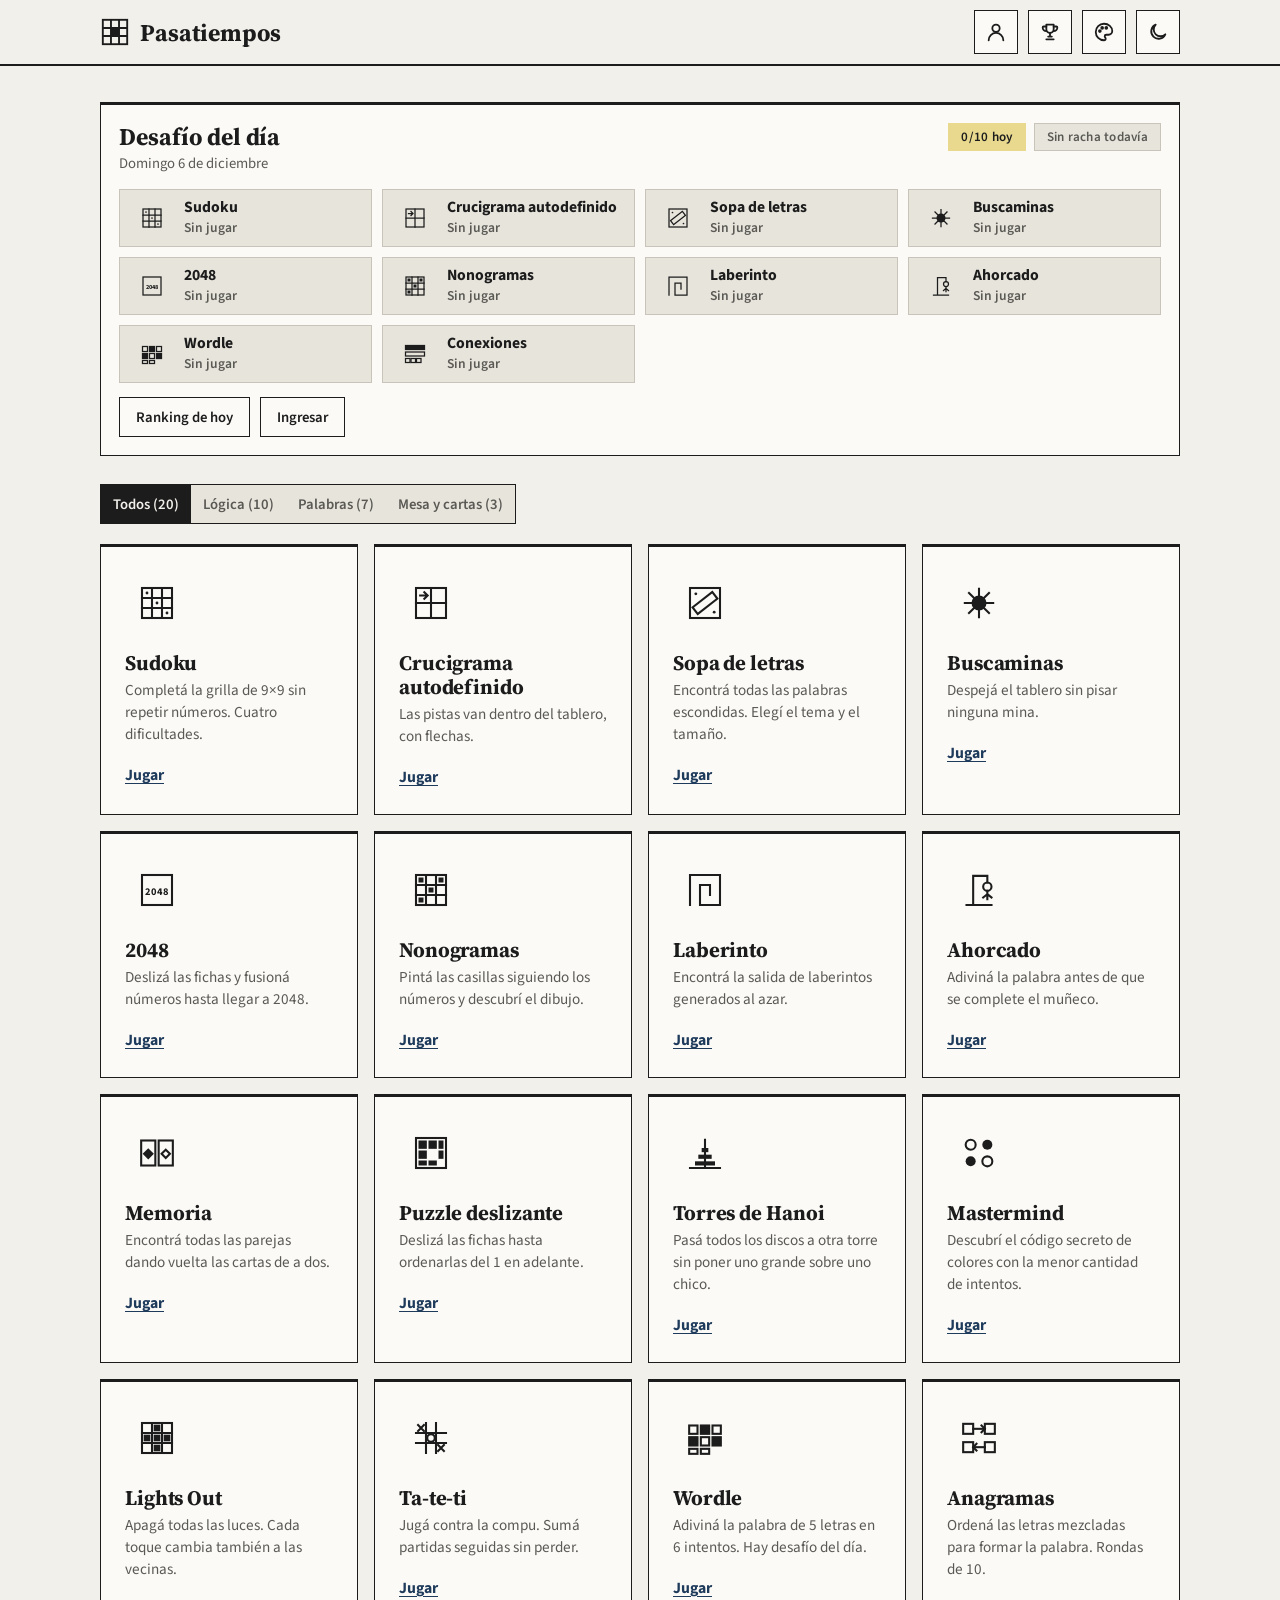
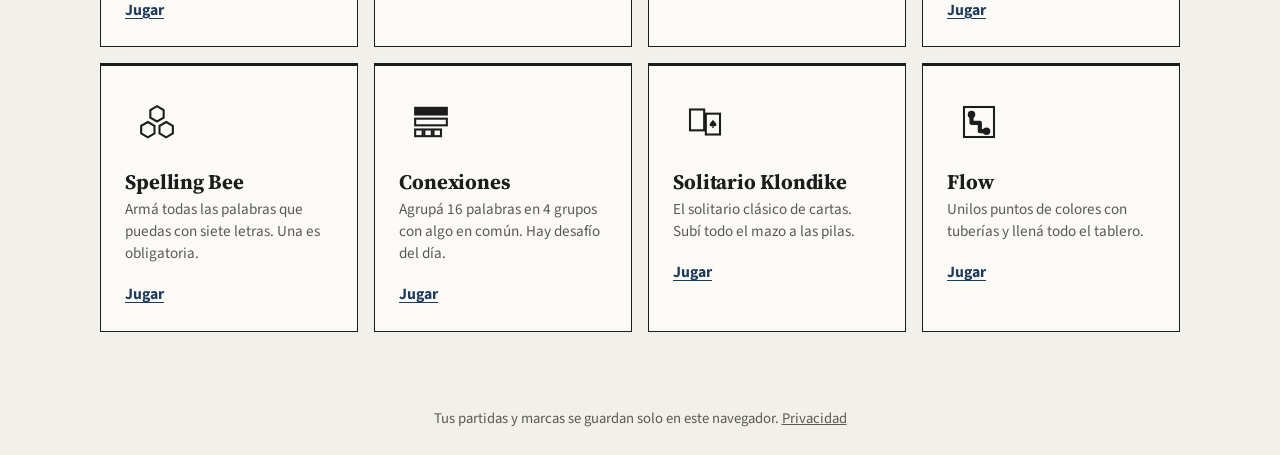
==== index.html @ 9b658174 "pasatiempos" ====
<!DOCTYPE html>
<html lang="es-AR" data-tema="claro">
<head>
  <meta charset="utf-8">
  <meta name="viewport" content="width=device-width, initial-scale=1, viewport-fit=cover">
  <title>Pasatiempos: juegos de lógica infinitos</title>
  <meta name="description" content="Juegos de lógica y palabras gratis e infinitos: sudoku, crucigrama, wordle, solitario, spelling bee y más.">
  <link rel="canonical" href="https://pasatiempos.vercel.app/">
  <meta name="google-site-verification" content="4mXmoZhYUYDqlUEWdnw2aD14NNZf4xo4J_LSAKjLKv0" />
  <meta name="theme-color" content="#f2f0eb">
  <meta name="color-scheme" content="light dark">
  <link rel="icon" href="data:image/svg+xml,%3Csvg xmlns='http://www.w3.org/2000/svg' viewBox='0 0 32 32'%3E%3Crect width='32' height='32' fill='%231c1c1c'/%3E%3Cpath d='M11 5v22M21 5v22M5 11h22M5 21h22' stroke='%23f2f0eb' stroke-width='2' fill='none'/%3E%3C/svg%3E">

  <!-- Tipografías (opcional: si no cargan, se usan las del sistema) -->
  <link rel="preconnect" href="https://fonts.googleapis.com">
  <link rel="preconnect" href="https://fonts.gstatic.com" crossorigin>
  <link rel="stylesheet" href="https://fonts.googleapis.com/css2?family=Source+Sans+3:wght@400;500;600;700&family=Source+Serif+4:wght@600;700&family=Caprasimo&family=Nunito:wght@400;600;700;800;900&family=Lora:wght@600;700&family=IBM+Plex+Mono:wght@400;500;600;700&family=Outfit:wght@400;500;600;700&display=swap">
  <link rel="stylesheet" href="css/styles.css">
  <link rel="stylesheet" href="css/juegos.css">
  <link rel="stylesheet" href="css/estilos.css">

  <!-- Estos dos van sin defer para aplicar el tema antes de pintar la página -->
  <script src="js/storage.js"></script>
  <script src="js/theme.js"></script>

  <!-- El orden importa: app.js define Pasatiempos y los juegos se registran después -->
  <script src="js/records.js" defer></script>
  <script src="js/timer.js" defer></script>
  <script src="js/diario.js" defer></script>
  <!-- Nube (Supabase): sin configurar en config-nube.js, no hace nada -->
  <script src="js/vendor/supabase.js" defer></script>
  <script src="js/config-nube.js" defer></script>
  <script src="js/nube.js" defer></script>
  <script src="js/nube-ui.js" defer></script>
  <script src="js/app.js" defer></script>
  <script src="js/sudoku.js" defer></script>
  <script src="js/buscaminas.js" defer></script>
  <script src="js/juego-2048.js" defer></script>
  <script src="js/palabras-sopa.js" defer></script>
  <script src="js/sopa-de-letras.js" defer></script>
  <script src="js/palabras-ahorcado.js" defer></script>
  <script src="js/ahorcado.js" defer></script>
  <script src="js/laberinto.js" defer></script>
  <script src="js/nonogramas.js" defer></script>
  <script src="js/palabras.js" defer></script>
  <script src="js/crucigrama.js" defer></script>
  <script src="js/memoria.js" defer></script>
  <script src="js/puzzle-deslizante.js" defer></script>
  <script src="js/torres-de-hanoi.js" defer></script>
  <script src="js/mastermind.js" defer></script>
  <script src="js/lights-out.js" defer></script>
  <script src="js/tateti.js" defer></script>
  <script src="js/palabras-wordle.js" defer></script>
  <script src="js/wordle.js" defer></script>
  <script src="js/anagramas.js" defer></script>
  <script src="js/spelling-bee.js" defer></script>
  <script src="js/palabras-conexiones.js" defer></script>
  <script src="js/conexiones.js" defer></script>
  <script src="js/solitario.js" defer></script>
  <script src="js/flow.js" defer></script>
  <!-- Si sumás un juego nuevo, su script va acá, siempre después de app.js -->
</head>
<body>
  <a class="saltar" id="saltar" href="#contenido">Saltar al contenido</a>
  <header class="barra">
    <a class="marca" href="#/" aria-label="Pasatiempos, ir al menú principal">
      <svg class="marca__logo marca__logo--b" viewBox="0 0 32 32" aria-hidden="true">
        <path d="M16 28C6 21 3 15.5 3 11.2 3 7.2 6 4.5 9.6 4.5c2.6 0 4.9 1.5 6.4 3.9 1.5-2.4 3.8-3.9 6.4-3.9 3.6 0 6.6 2.7 6.6 6.7 0 4.3-3 9.8-13 16.8z" fill="currentColor"/>
      </svg>
      <svg class="marca__logo marca__logo--a" viewBox="0 0 32 32" fill="none" stroke="currentColor" stroke-width="2" aria-hidden="true">
        <rect x="3" y="3" width="26" height="26"/>
        <path d="M11.7 3v26M20.3 3v26M3 11.7h26M3 20.3h26"/>
        <rect x="11.7" y="11.7" width="8.6" height="8.6" fill="currentColor" stroke="none"/>
      </svg>
      <span class="marca__texto">Pasatiempos</span>
    </a>

    <div class="barra__acciones">
      <button type="button" id="btn-cuenta" class="btn-icono" aria-label="Ingresar" title="Ingresar" hidden>
        <svg viewBox="0 0 24 24" fill="none" stroke="currentColor" stroke-width="2" stroke-linecap="round" stroke-linejoin="round" aria-hidden="true">
          <circle cx="12" cy="8" r="4"/>
          <path d="M4 21a8 8 0 0 1 16 0"/>
        </svg>
      </button>
      <button type="button" id="btn-records" class="btn-icono" aria-label="Ver mejores marcas" title="Mejores marcas">
        <svg viewBox="0 0 24 24" fill="none" stroke="currentColor" stroke-width="2" stroke-linecap="round" stroke-linejoin="round" aria-hidden="true">
          <path d="M8 4h8v5a4 4 0 0 1-8 0V4z"/>
          <path d="M8 6H5a1 1 0 0 0-1 1c0 2.2 1.8 4 4 4M16 6h3a1 1 0 0 1 1 1c0 2.2-1.8 4-4 4"/>
          <path d="M12 13v4M8 20h8M10 17h4"/>
        </svg>
      </button>
      <button type="button" id="btn-estilo" class="btn-icono" aria-label="Elegir diseño" title="Elegir diseño" aria-haspopup="dialog">
        <svg viewBox="0 0 24 24" fill="none" stroke="currentColor" stroke-width="2" stroke-linecap="round" stroke-linejoin="round" aria-hidden="true">
          <path d="M12 3a9 9 0 1 0 0 18c1.2 0 1.8-.8 1.8-1.7 0-.5-.2-.9-.5-1.3-.3-.4-.5-.8-.5-1.3 0-1 .8-1.7 1.7-1.7H17a4 4 0 0 0 4-4C21 6.5 17 3 12 3z"/>
          <circle cx="7.5" cy="11" r="1"/><circle cx="10" cy="7.5" r="1"/><circle cx="14.5" cy="7.5" r="1"/>
        </svg>
      </button>
      <button type="button" id="btn-tema" class="btn-icono" aria-label="Cambiar tema" title="Cambiar tema">
        <svg class="icono-luna" viewBox="0 0 24 24" fill="none" stroke="currentColor" stroke-width="2" stroke-linecap="round" stroke-linejoin="round" aria-hidden="true">
          <path d="M20 14.5A8 8 0 1 1 9.5 4a6.5 6.5 0 0 0 10.5 10.5z"/>
        </svg>
        <svg class="icono-sol" viewBox="0 0 24 24" fill="none" stroke="currentColor" stroke-width="2" stroke-linecap="round" stroke-linejoin="round" aria-hidden="true">
          <circle cx="12" cy="12" r="4"/>
          <path d="M12 2v2M12 20v2M4.9 4.9l1.4 1.4M17.7 17.7l1.4 1.4M2 12h2M20 12h2M4.9 19.1l1.4-1.4M17.7 6.3l1.4-1.4"/>
        </svg>
      </button>
    </div>
  </header>

  <main id="contenido">
    <section id="vista-menu" aria-labelledby="titulo-menu">
      <div class="hero">
        <h1 id="titulo-menu" tabindex="-1">Pasatiempos: juegos de lógica</h1>
      </div>
      <div id="grilla" class="grilla"></div>
    </section>

    <section id="vista-juego" hidden></section>

    <noscript>
      <p class="aviso-js">Esta página necesita JavaScript para funcionar. Activalo en tu navegador y recargá.</p>
    </noscript>
  </main>

  <footer class="pie">Tus partidas y marcas se guardan solo en este navegador. <a href="privacidad.html">Privacidad</a></footer>

  <dialog id="dlg-records" aria-labelledby="records-titulo">
    <div class="dlg__caja">
      <div class="dlg__cab">
        <h2 id="records-titulo">Mejores marcas</h2>
        <button type="button" id="btn-cerrar-records" class="btn-icono" aria-label="Cerrar">
          <svg viewBox="0 0 24 24" fill="none" stroke="currentColor" stroke-width="2" stroke-linecap="round" aria-hidden="true">
            <path d="M6 6l12 12M18 6L6 18"/>
          </svg>
        </button>
      </div>
      <div id="records-lista" class="dlg__cuerpo"></div>
      <div class="dlg__pie">
        <button type="button" id="btn-borrar-records" class="btn btn--texto">Borrar todas las marcas</button>
      </div>
    </div>
  </dialog>

  <dialog id="dlg-estilo" aria-labelledby="estilo-titulo">
    <div class="dlg__caja">
      <div class="dlg__cab">
        <h2 id="estilo-titulo">Diseño</h2>
        <button type="button" id="btn-cerrar-estilo" class="btn-icono" aria-label="Cerrar">
          <svg viewBox="0 0 24 24" fill="none" stroke="currentColor" stroke-width="2" stroke-linecap="round" aria-hidden="true">
            <path d="M6 6l12 12M18 6L6 18"/>
          </svg>
        </button>
      </div>
      <div class="dlg__cuerpo">
        <ul id="estilo-lista" class="estilos"></ul>
        <p class="dlg__nota">El modo claro u oscuro se cambia con el botón de la luna o el sol.</p>
      </div>
    </div>
  </dialog>

  <dialog id="dlg-celebracion" aria-labelledby="celebracion-titulo">
    <div class="celebracion">
      <div id="celebracion-confeti" class="celebracion__confeti" aria-hidden="true"></div>
      <h2 id="celebracion-titulo"></h2>
      <p id="celebracion-mensaje"></p>
      <p id="celebracion-detalle" class="celebracion__detalle" hidden></p>
      <div id="celebracion-botones" class="celebracion__botones"></div>
    </div>
  </dialog>

  <div id="toast" class="toast" role="status"></div>
</body>
</html>
---- css/styles.css ----
/* ==========================================================
   Pasatiempos · styles.css
   Estructura y componentes. Colores, tipografías, bordes y sombras salen
   de variables que define estilos.css (hay varios estilos para elegir).
   ========================================================== */

/* ---------- Base ---------- */
*, *::before, *::after { box-sizing: border-box; }

html { -webkit-text-size-adjust: 100%; }

body {
  margin: 0;
  min-height: 100dvh;
  display: flex;
  flex-direction: column;
  background-color: var(--hoja);
  background-image: var(--fondo-img);
  background-size: var(--fondo-tam);
  color: var(--tinta);
  font: 400 1rem/1.55 var(--fuente);
}

h1, h2, h3 { font-family: var(--fuente-titulo); font-weight: var(--w-titulo); letter-spacing: var(--ls-titulo); margin: 0; line-height: 1.15; }

a { color: inherit; }

[hidden] { display: none !important; }

:focus-visible {
  outline: 3px solid var(--lila);
  outline-offset: 2px;
}

/* ---------- Barra superior ---------- */
.barra {
  position: sticky;
  top: 0;
  z-index: 20;
  display: flex;
  align-items: center;
  justify-content: space-between;
  gap: 12px;
  padding: calc(10px + env(safe-area-inset-top)) max(16px, calc((100% - var(--ancho)) / 2)) 10px;
  background: var(--barra);
  border-bottom: var(--g-fuerte) var(--linea-estilo) var(--barra-linea);
  -webkit-backdrop-filter: var(--desenfoque);
  backdrop-filter: var(--desenfoque);
}

.marca {
  display: inline-flex;
  align-items: center;
  gap: 10px;
  color: var(--acento);
  text-decoration: none;
  border-radius: var(--r-pill);
}
.marca__logo { width: 30px; height: 30px; color: var(--logo-color); }
.marca__logo--a { display: var(--logo-a); }
.marca__logo--b { display: var(--logo-b); }
.marca__texto {
  font: var(--w-titulo) 1.5rem var(--fuente-titulo);
  letter-spacing: var(--ls-titulo);
  color: var(--tinta);
}

.barra__acciones { display: flex; gap: 10px; }

.btn-icono {
  display: grid;
  place-items: center;
  width: 44px;
  height: 44px;
  padding: 0;
  border: var(--g) solid var(--contorno);
  border-radius: var(--r-circ);
  background: var(--superficie);
  color: var(--tinta);
  box-shadow: var(--sombra-btn);
  cursor: pointer;
  transition: transform .1s ease, box-shadow .1s ease, background-color .12s ease, color .12s ease;
}
.btn-icono:hover { background: var(--btn-h-fondo); color: var(--btn-h-texto); transform: var(--btn-h-mov); box-shadow: var(--sombra-btn-h); }
.btn-icono:active { transform: var(--btn-a-mov); box-shadow: var(--sombra-btn-a); }
.btn-icono svg { width: 22px; height: 22px; }

/* El botón de tema muestra el ícono del modo al que se cambia */
.icono-sol { display: none; }
html[data-tema="oscuro"] .icono-luna { display: none; }
html[data-tema="oscuro"] .icono-sol { display: block; }

/* ---------- Contenedor ---------- */
main {
  flex: 1;
  width: min(100% - 32px, var(--ancho));
  margin-inline: auto;
  padding: 36px 0 56px;
}

.pie {
  padding: 20px 16px calc(24px + env(safe-area-inset-bottom));
  text-align: center;
  color: var(--tinta-suave);
  font-size: .92rem;
}

.aviso-js {
  padding: 16px;
  border: var(--g) solid var(--contorno);
  border-radius: var(--r-medio);
  background: var(--marcador);
  color: var(--sobre-marcador);
}

/* ---------- Menú ---------- */
/* El título del menú existe para lectores de pantalla; no se ve */
.hero h1 {
  position: absolute;
  width: 1px;
  height: 1px;
  margin: -1px;
  overflow: hidden;
  clip-path: inset(50%);
  white-space: nowrap;
  outline: none;
}

.grilla {
  display: grid;
  gap: 16px;
  grid-template-columns: repeat(auto-fill, minmax(min(100%, 250px), 1fr));
}

.tarjeta {
  display: grid;
  grid-template-columns: auto 1fr;
  column-gap: 16px;
  row-gap: 2px;
  align-content: start;
  padding: 16px;
  background: var(--superficie);
  border: var(--g) solid var(--contorno);
  border-top-width: var(--g-arriba);
  border-radius: var(--r-grande);
  box-shadow: var(--sombra-tarjeta);
  color: inherit;
  text-decoration: none;
  transition: transform .12s ease, box-shadow .12s ease, background-color .12s ease, border-color .12s ease;
}
.tarjeta:hover { background: var(--tarj-h-fondo); border-color: var(--tarj-h-borde); transform: var(--tarj-h-mov); box-shadow: var(--sombra-tarjeta-h); }
.tarjeta:active { transform: var(--tarj-a-mov); box-shadow: var(--sombra-tarjeta-a); }

.tarjeta__icono {
  grid-row: span 3;
  display: grid;
  place-items: center;
  width: 56px;
  height: 56px;
  border-radius: var(--r-icono);
}
.tarjeta__icono svg { width: 36px; height: 36px; }
.tarjeta__icono, .dia__icono, .proximamente__icono {
  background: hsl(calc(var(--h, 0) * var(--h-mult) + var(--h-base)) var(--ic-bg-s) var(--ic-bg-l) / var(--ic-bg-a));
  color: hsl(calc(var(--h, 0) * var(--h-mult) + var(--h-base)) var(--ic-fg-s) var(--ic-fg-l));
}
.icono-svg rect { rx: var(--rx-svg); }
.icono-svg .pt { rx: var(--rx-svg-pt); }
.icono-svg { stroke-linecap: var(--trazo-cap); stroke-linejoin: var(--trazo-join); }

.tarjeta__nombre { font-size: 1.3rem; }
.tarjeta__desc { margin: 0; color: var(--tinta-suave); font-size: .95rem; line-height: 1.45; }
.tarjeta__pie { margin-top: 8px; }

.chip {
  display: inline-block;
  padding: 3px 12px;
  border: var(--g-fina) solid var(--chip-borde);
  border-radius: var(--r-pill);
  font-size: .82rem;
  font-weight: var(--w-fuerte);
  letter-spacing: .02em;
  background: var(--superficie-2);
  color: var(--tinta-suave);
}
.chip--marcador { background: var(--marcador); border-color: var(--marcador); color: var(--sobre-marcador); }

.tarjeta__jugar { font-weight: var(--w-neg); font-size: .98rem; color: var(--acento); text-decoration: var(--jugar-deco); text-underline-offset: 3px; }

@media (min-width: 640px) {
  .tarjeta { grid-template-columns: 1fr; padding: 24px; row-gap: 4px; }
  .tarjeta__icono { grid-row: auto; width: 64px; height: 64px; margin-bottom: 12px; border-radius: var(--r-icono); }
  .tarjeta__icono svg { width: 40px; height: 40px; }
  .tarjeta__pie { margin-top: 14px; }
}

/* ---------- Vista de juego ---------- */
.juego__cab { display: flex; align-items: center; gap: 14px; flex-wrap: wrap; margin-bottom: 24px; }
.juego__titulo { font-size: clamp(1.7rem, 5.5vw, 2.4rem); outline: none; }

.volver {
  display: inline-flex;
  align-items: center;
  gap: 6px;
  min-height: 44px;
  padding: 0 16px 0 10px;
  border: var(--g) solid var(--contorno);
  border-radius: var(--r-pill);
  background: var(--superficie);
  box-shadow: var(--sombra-btn);
  text-decoration: none;
  font-weight: var(--w-fuerte);
  transition: transform .1s ease, box-shadow .1s ease, background-color .12s ease, color .12s ease;
}
.volver:hover { background: var(--btn-h-fondo); color: var(--btn-h-texto); transform: var(--btn-h-mov); box-shadow: var(--sombra-btn-h); }
.volver:active { transform: var(--btn-a-mov); box-shadow: var(--sombra-btn-a); }
.volver svg { width: 20px; height: 20px; }

.panel {
  padding: 22px;
  background: var(--superficie);
  border: var(--g) solid var(--contorno);
  border-radius: var(--r-grande);
  box-shadow: var(--sombra-panel);
}
.panel + .panel { margin-top: 22px; }

.proximamente { max-width: 40rem; }
.proximamente__icono {
  display: grid;
  place-items: center;
  width: 64px;
  height: 64px;
  margin-bottom: 14px;
  border-radius: var(--r-icono);
}
.proximamente__icono svg { width: 40px; height: 40px; }
.proximamente h2 { font-size: 1.5rem; }
.proximamente p { margin: 10px 0 0; color: var(--tinta-suave); }

.demo { max-width: 40rem; }
.demo h3 { font-size: 1.25rem; }
.demo__ayuda { margin: 6px 0 0; color: var(--tinta-suave); font-size: .95rem; }
.demo__reloj {
  margin: 18px 0;
  font: var(--w-titulo) clamp(2.8rem, 12vw, 4.2rem)/1 var(--fuente-titulo);
  font-variant-numeric: tabular-nums;
  color: var(--acento);
}
.demo__botones { display: flex; flex-wrap: wrap; gap: 12px; }
.demo__top { margin: 18px 0 0; padding-left: 1.4rem; color: var(--tinta-suave); }
.demo__top li::marker { font-weight: var(--w-neg); color: var(--acento); }
.demo__top li:first-child { color: var(--tinta); font-weight: var(--w-neg); }

/* ---------- Botones ---------- */
.btn {
  display: inline-flex;
  align-items: center;
  justify-content: center;
  gap: 8px;
  min-height: 46px;
  padding: 0 22px;
  border: var(--g) solid var(--contorno);
  border-radius: var(--r-pill);
  background: var(--superficie);
  color: var(--tinta);
  box-shadow: var(--sombra-btn);
  font: var(--w-fuerte) .98rem var(--fuente);
  cursor: pointer;
  transition: transform .1s ease, box-shadow .1s ease, background-color .12s ease, color .12s ease, border-color .12s ease;
}
.btn:hover { background: var(--btn-h-fondo); color: var(--btn-h-texto); transform: var(--btn-h-mov); box-shadow: var(--sombra-btn-h); }
.btn:active { transform: var(--btn-a-mov); box-shadow: var(--sombra-btn-a); }
.btn[disabled] { opacity: .45; cursor: not-allowed; transform: none; box-shadow: var(--sombra-btn); }
.btn[disabled]:hover { background: var(--superficie); color: var(--tinta); }

.btn--primario { background: var(--acento); border-color: var(--btn-p-borde); color: var(--sobre-acento); }
.btn--primario:hover { background: var(--btn-p-h-fondo); border-color: var(--btn-p-h-fondo); color: var(--btn-p-h-texto); }
.btn--chico { min-height: 40px; padding: 0 16px; font-size: .92rem; }
.btn[aria-pressed="true"] { background: var(--marcador); border-color: var(--contorno); color: var(--sobre-marcador); }
.btn[aria-pressed="true"]:hover { background: var(--marcador); color: var(--sobre-marcador); }

.btn--texto {
  border-color: transparent;
  background: transparent;
  box-shadow: none;
  color: var(--tinta-suave);
}
.btn--texto:hover { background: transparent; box-shadow: none; transform: none; color: var(--tinta); text-decoration: underline; }
.btn--texto:active { transform: none; box-shadow: none; }

/* ---------- Diálogos ---------- */
dialog {
  width: min(520px, calc(100% - 32px));
  max-height: min(80dvh, 640px);
  padding: 0;
  border: var(--g-fuerte) solid var(--contorno);
  border-radius: var(--r-dialogo);
  background: var(--superficie);
  color: var(--tinta);
  box-shadow: var(--sombra-dialogo);
}
dialog[open] { display: flex; }
dialog::backdrop { background: var(--velo); }

.dlg__caja { display: flex; flex-direction: column; width: 100%; min-height: 0; }
.dlg__cab {
  display: flex;
  align-items: center;
  justify-content: space-between;
  gap: 12px;
  padding: 16px 16px 12px 24px;
  border-bottom: var(--g-fina) var(--linea-estilo) var(--borde);
}
.dlg__cab h2 { font-size: 1.5rem; }
.dlg__cuerpo { padding: 8px 24px; overflow-y: auto; }
.dlg__pie { padding: 10px 14px; border-top: var(--g-fina) var(--linea-estilo) var(--borde); text-align: right; }

.rec { padding: 12px 0; }
.rec + .rec { border-top: var(--g-fina) var(--linea-estilo) var(--borde); }
.rec__juego { font-size: 1.15rem; margin-bottom: 6px; }
.rec__fila { display: flex; flex-wrap: wrap; align-items: baseline; gap: 4px 14px; padding: 3px 0; }
.rec__variante { min-width: 5.5rem; color: var(--tinta-suave); font-size: .95rem; }
.rec__top { display: flex; flex-wrap: wrap; gap: 4px 14px; margin: 0; padding: 0; list-style: none; color: var(--tinta-suave); font-size: .95rem; }
.rec__top li:first-child { color: var(--acento); font-weight: var(--w-neg); }
.vacio { margin: 14px 0; color: var(--tinta-suave); }

/* Celebración al ganar */
.celebracion {
  position: relative;
  width: 100%;
  padding: 34px 26px 26px;
  text-align: center;
  overflow: hidden;
}
.celebracion h2 { position: relative; font-size: clamp(1.7rem, 6.5vw, 2.4rem); color: var(--celeb-titulo); }
.celebracion p { position: relative; margin: 10px 0 0; font-size: 1.08rem; }
.celebracion__detalle { color: var(--tinta-suave); font-size: .98rem !important; }
.celebracion__botones { position: relative; display: flex; flex-wrap: wrap; justify-content: center; gap: 12px; margin-top: 24px; }
.celebracion__confeti { position: absolute; inset: 0; overflow: hidden; pointer-events: none; }

.confeti {
  position: absolute;
  top: -24px;
  left: var(--x);
  font-size: calc(1.2rem * var(--s));
  color: var(--c);
  animation: caer var(--t) ease-in var(--d) both;
}
@keyframes caer {
  from { transform: translateY(0) rotate(0deg); opacity: 1; }
  to { transform: translateY(460px) rotate(300deg); opacity: 0; }
}

/* ---------- Aviso emergente ---------- */
.toast {
  position: fixed;
  left: 50%;
  bottom: calc(24px + env(safe-area-inset-bottom));
  z-index: 50;
  max-width: calc(100% - 32px);
  padding: 11px 20px;
  border-radius: var(--r-pill);
  background: var(--tinta);
  color: var(--hoja);
  font-weight: var(--w-fuerte);
  font-size: .95rem;
  text-align: center;
  opacity: 0;
  pointer-events: none;
  transform: translate(-50%, 12px);
  transition: opacity .2s ease, transform .2s ease;
}
.toast.visible { opacity: 1; transform: translate(-50%, 0); }


/* ---------- Etapa 7: accesibilidad y animaciones ---------- */
.saltar {
  position: absolute;
  top: 8px;
  left: 8px;
  z-index: 100;
  padding: 10px 16px;
  border: var(--g) solid var(--contorno);
  border-radius: var(--r-pill);
  background: var(--superficie);
  color: var(--tinta);
  font-weight: var(--w-fuerte);
  text-decoration: none;
  transform: translateY(-160%);
  transition: transform .15s ease;
}
.saltar:focus { transform: translateY(0); }

#vista-menu:not([hidden]),
#vista-juego:not([hidden]) { animation: vista-entra .3s ease-out; }
@keyframes vista-entra { from { opacity: 0; } to { opacity: 1; } }


/* Contraste alto del sistema: bordes visibles en todo */
@media (forced-colors: active) {
  :focus-visible { outline: 3px solid Highlight; }
  .tarjeta, .btn, .btn-icono { border: 2px solid CanvasText; }
}

/* Celulares: sin efecto hover pegado después de tocar */
@media (hover: none) {
  .tarjeta:hover { background: var(--superficie); border-color: var(--contorno); transform: none; box-shadow: var(--sombra-tarjeta); }
}

/* ---------- Movimiento reducido ---------- */
@media (prefers-reduced-motion: reduce) {
  *, *::before, *::after {
    transition-duration: .01ms !important;
    animation-duration: .01ms !important;
    animation-delay: 0ms !important;
  }
  .confeti { display: none; }
}

/* ---------- Desafío del día ---------- */
.dia {
  margin: 0 0 28px;
  padding: 18px;
  background: var(--superficie);
  border: var(--g) solid var(--contorno);
  border-top-width: var(--g-arriba);
  border-radius: var(--r-grande);
  box-shadow: var(--sombra-panel);
}
.dia__cab { display: flex; flex-wrap: wrap; align-items: flex-start; justify-content: space-between; gap: 10px 16px; margin-bottom: 14px; }
.dia__titulo { font-size: 1.5rem; }
.dia__fecha { margin: 2px 0 0; color: var(--tinta-suave); font-size: .92rem; }
.dia__fecha::first-letter { text-transform: uppercase; }
.dia__datos { display: flex; flex-wrap: wrap; gap: 8px; }
.dia__lista { display: grid; gap: 10px; margin: 0; padding: 0; list-style: none; grid-template-columns: repeat(auto-fill, minmax(min(100%, 210px), 1fr)); }
.dia__item {
  display: grid;
  grid-template-columns: auto 1fr;
  grid-template-rows: auto auto;
  column-gap: 12px;
  align-items: center;
  min-height: 56px;
  padding: 8px 12px;
  border: var(--g) solid var(--item-borde);
  border-radius: var(--r-medio);
  background: var(--superficie-2);
  color: inherit;
  text-decoration: none;
  transition: transform .1s ease, box-shadow .1s ease, border-color .12s ease;
}
.dia__item:hover { transform: var(--item-h-mov); box-shadow: var(--item-h-sombra); border-color: var(--item-h-borde); }
.dia__item:active { transform: var(--item-a-mov); box-shadow: none; }
.dia__item.hecho { background: var(--superficie); }
.dia__icono { grid-row: span 2; display: grid; place-items: center; width: 40px; height: 40px; border-radius: var(--r-chico); }
.dia__icono svg { width: 24px; height: 24px; }
.dia__nombre { font-weight: var(--w-neg); font-size: .98rem; line-height: 1.2; }
.dia__estado { font-size: .85rem; color: var(--tinta-suave); font-weight: var(--w-fuerte); }
.dia__item.hecho .dia__estado { color: var(--acento); }

.modos { display: inline-flex; gap: var(--gap-seg); padding: var(--pad-seg); margin: -8px 0 18px; border: var(--g) solid var(--contorno); border-radius: var(--r-seg); background: var(--superficie-2); }
.modos__op { display: inline-flex; align-items: center; min-height: 40px; padding: 0 16px; border-radius: var(--r-pill); color: var(--tinta-suave); font-weight: var(--w-fuerte); font-size: .95rem; text-decoration: none; }
.modos__op.activo { background: var(--sel-fondo); color: var(--sel-texto); }

.dia-cartel { margin: 0 0 16px; padding: 10px 14px; border: var(--g) solid var(--contorno); border-radius: var(--r-medio); background: var(--marcador); color: var(--sobre-marcador); font-size: .93rem; line-height: 1.45; }
.dia-cartel.practica { background: var(--superficie-2); color: var(--tinta-suave); }
.dia-hecho { max-width: 36rem; }
.dia-hecho h2 { font-size: 1.6rem; margin-bottom: 8px; }
.dia-hecho__valor { margin: 4px 0 10px; font-family: var(--fuente-titulo); font-weight: var(--w-titulo); font-size: 2rem; color: var(--acento); }

@media (max-width: 520px) {
  .dia { padding: 14px; }
  .dia__lista { grid-template-columns: 1fr; }
}

/* ---------- Nube: cuenta y ranking ---------- */
.btn-icono.con-sesion { background: var(--acento); border-color: var(--btn-p-borde); color: var(--sobre-acento); }
.dia__nube { display: flex; flex-wrap: wrap; gap: 10px; margin-top: 14px; }
.nube { display: flex; flex-direction: column; gap: 12px; padding-bottom: 20px; }
.nube p { margin: 0; }
.nube__form { display: flex; flex-direction: column; gap: 10px; align-items: flex-start; }
.nube__campo { display: flex; flex-direction: column; gap: 4px; width: 100%; }
.nube__etiqueta { font-weight: var(--w-neg); font-size: .9rem; }
.nube input, .nube__select {
  width: 100%; min-height: 48px; padding: 0 14px; font: inherit; font-size: 1rem;
  color: var(--tinta); background: var(--superficie); border: var(--g) solid var(--contorno); border-radius: var(--r-medio);
}
.nube input:focus-visible, .nube__select:focus-visible { outline: 3px solid var(--acento); outline-offset: 2px; }
.nube__o { text-align: center; color: var(--tinta-suave); }
.nube__nota { color: var(--tinta-suave); font-size: .92rem; }
.nube__quien { font-size: 1.1rem; }
.nube__msg { padding: 10px 14px; border-radius: var(--r-chico); border: var(--g-fina) var(--linea-estilo) var(--borde); }
.nube__msg.error { background: var(--error-fondo); border-style: solid; border-color: var(--error-texto); color: var(--error-texto); font-weight: var(--w-fuerte); }
.nube__acciones { display: flex; flex-wrap: wrap; gap: 10px; align-items: center; }
.nube__peligro { display: flex; flex-direction: column; gap: 10px; align-items: flex-start; padding: 14px; border: var(--g) solid var(--error-texto); border-radius: var(--r-medio); }
.nube__lista { min-height: 60px; }
.rk { list-style: none; margin: 0; padding: 0; display: flex; flex-direction: column; gap: 6px; }
.rk__fila { display: grid; grid-template-columns: 2.2em 1fr auto; gap: 8px; align-items: center; padding: 10px 12px; border: var(--g-fina) solid var(--borde); border-radius: var(--r-chico); }
.rk__fila.yo { background: var(--acento); color: var(--sobre-acento); border-color: var(--contorno); font-weight: var(--w-neg); }
.rk__pos { font-family: var(--fuente-titulo); font-weight: var(--w-titulo); font-size: 1.15rem; }
.rk__apodo { overflow-wrap: anywhere; }
.rk__valor { font-variant-numeric: tabular-nums; font-weight: var(--w-neg); }

/* Páginas de texto (privacidad) */
.texto-largo { max-width: 720px; margin: 0 auto; padding: 24px 16px 48px; line-height: 1.6; }
.texto-largo h2 { margin-top: 28px; margin-bottom: 6px; font-size: 1.4rem; }
.texto-largo ul { padding-left: 22px; }
.pie a { color: inherit; text-decoration: underline; }
.texto-largo .btn { text-decoration: none; }

/* ---------- Selector de estilo ---------- */
.estilos { display: grid; gap: 10px; margin: 0; padding: 0; list-style: none; }
.estilo-op {
  display: grid;
  grid-template-columns: auto 1fr;
  align-items: center;
  gap: 4px 14px;
  width: 100%;
  padding: 12px 14px;
  border: var(--g) solid var(--borde);
  border-radius: var(--r-medio);
  background: var(--superficie);
  color: var(--tinta);
  font: inherit;
  text-align: left;
  cursor: pointer;
}
.estilo-op:hover { border-color: var(--contorno); }
.estilo-op[aria-pressed="true"] { border-color: var(--contorno); background: var(--superficie-2); box-shadow: inset 0 0 0 var(--g) var(--contorno); }
.estilo-op__nombre { font-weight: var(--w-neg); font-size: 1.05rem; }
.estilo-op__desc { grid-column: 2; color: var(--tinta-suave); font-size: .9rem; line-height: 1.35; }
.estilo-op__muestra { grid-row: span 2; display: grid; grid-template-columns: repeat(3, 14px); width: 42px; height: 28px; overflow: hidden; border: 1px solid #8884; }
.estilo-op__muestra span:nth-child(1) { background: var(--m1); }
.estilo-op__muestra span:nth-child(2) { background: var(--m2); }
.estilo-op__muestra span:nth-child(3) { background: var(--m3); }
.estilo-op[data-estilo="diario"] { --m1: #f2f0eb; --m2: #1c1c1c; --m3: #1f3b5c; }
.estilo-op[data-estilo="rosa"] { --m1: #fff4f8; --m2: #ffb8d2; --m3: #d6336c; }
.estilo-op[data-estilo="bosque"] { --m1: #f1f3ea; --m2: #2b3d2e; --m3: #2f6b3f; }
.estilo-op[data-estilo="terminal"] { --m1: #0a0d0a; --m2: #5fd068; --m3: #f0b429; }
.estilo-op[data-estilo="oceano"] { --m1: #eaf3fa; --m2: #6aa8dc; --m3: #0b6bcb; }
.dlg__nota { margin: 0; padding: 4px 24px 16px; color: var(--tinta-suave); font-size: .9rem; }

/* Celulares angostos: la barra tiene que entrar con los cuatro botones */
@media (max-width: 420px) {
  .barra { gap: 8px; padding-left: 12px; padding-right: 12px; }
  .marca { gap: 8px; min-width: 0; }
  .marca__logo { width: 24px; height: 24px; flex: none; }
  .marca__texto { font-size: 1.1rem; white-space: nowrap; }
  .barra__acciones { gap: 6px; flex: none; }
  .btn-icono { width: 38px; height: 38px; }
  .btn-icono svg { width: 20px; height: 20px; }
}
---- css/juegos.css ----
/* ==========================================================
   Pasatiempos · juegos.css
   Estilos de Sudoku, Buscaminas, 2048, Sopa de letras, Ahorcado, Laberinto, Nonogramas y Crucigrama.
   Colores, bordes y sombras salen de las variables de estilos.css.
   ========================================================== */

/* ---------- Piezas comunes ---------- */
.jg { width: 100%; max-width: 560px; margin-inline: auto; }
.jg--ancho { max-width: 100%; }

.jg__fila {
  display: flex;
  flex-wrap: wrap;
  align-items: center;
  justify-content: space-between;
  gap: 12px;
  margin-bottom: 16px;
}

.jg__acciones { display: flex; flex-wrap: wrap; justify-content: center; gap: 10px; margin-top: 18px; }

.seg {
  display: flex;
  width: fit-content;
  max-width: 100%;
  min-width: 0;
  flex-wrap: wrap;
  gap: var(--gap-seg);
  padding: var(--pad-seg);
  border: var(--g) solid var(--contorno);
  border-radius: var(--r-seg);
  background: var(--superficie-2);
}
.seg button {
  flex: 1 1 auto;
  min-width: 0;
  min-height: 38px;
  padding: 0 12px;
  border: 0;
  border-radius: var(--r-pill);
  background: transparent;
  color: var(--tinta-suave);
  font: var(--w-fuerte) .92rem var(--fuente);
  cursor: pointer;
}
.seg button[aria-pressed="true"] { background: var(--sel-fondo); color: var(--sel-texto); }
@media (max-width: 520px) {
  .seg button { white-space: pre-line; line-height: 1.15; padding: 4px 10px; }
}
.bm__aviso { margin: 10px 0 0; text-align: center; font-size: .9rem; font-weight: var(--w-fuerte); color: var(--tinta-suave); }

.datos { display: flex; flex-wrap: wrap; gap: 10px; }
.dato {
  display: flex;
  flex-direction: column;
  min-width: 78px;
  padding: 6px 14px;
  border: var(--g) solid var(--contorno);
  border-radius: var(--r-medio);
  background: var(--superficie);
  line-height: 1.15;
}
.dato__etq { font-size: .76rem; font-weight: var(--w-fuerte); letter-spacing: var(--ls-etq); text-transform: var(--tt-etq); color: var(--tinta-suave); }
.dato__valor { font: var(--w-titulo) 1.35rem var(--fuente-titulo); font-variant-numeric: tabular-nums; }

.jg__velo {
  position: absolute;
  inset: 0;
  z-index: 5;
  display: grid;
  place-content: center;
  justify-items: center;
  gap: 16px;
  border-radius: var(--r-grande);
  background: var(--superficie);
  text-align: center;
  font: var(--w-titulo) 1.7rem var(--fuente-titulo);
  color: var(--tinta);
}

.jg__ayuda { margin: 18px 0 0; text-align: center; color: var(--tinta-suave); font-size: .92rem; }

/* ---------- Sudoku ---------- */
.sdk__marco { position: relative; width: 100%; }

.sdk__tablero {
  display: grid;
  grid-template-columns: repeat(9, 1fr);
  width: 100%;
  aspect-ratio: 1 / 1;
  overflow: hidden;
  border: var(--g-fuerte) solid var(--contorno);
  border-radius: var(--r-grande);
  background: var(--superficie);
  box-shadow: var(--sombra-tablero);
  -webkit-user-select: none;
  user-select: none;
  -webkit-tap-highlight-color: transparent;
}

.sdk__celda {
  position: relative;
  display: grid;
  place-items: center;
  min-width: 0;
  border-right: 1px solid var(--borde);
  border-bottom: 1px solid var(--borde);
  color: var(--acento);
  font: var(--w-celda) clamp(1.15rem, 5.6vw, 1.9rem)/1 var(--fuente);
  cursor: pointer;
}
.sdk__celda.dada { color: var(--tinta); font-weight: var(--w-dada); }

/* Líneas gruesas entre cajas de 3×3 */
.sdk__celda:nth-child(9n+3),
.sdk__celda:nth-child(9n+6) { border-right: var(--g-box) solid var(--contorno); }
.sdk__celda:nth-child(9n) { border-right: 0; }
.sdk__celda:nth-child(n+19):nth-child(-n+27),
.sdk__celda:nth-child(n+46):nth-child(-n+54) { border-bottom: var(--g-box) solid var(--contorno); }
.sdk__celda:nth-child(n+73) { border-bottom: 0; }

.sdk__celda.par { background: var(--par); }
.sdk__celda.igual { background: var(--igual); }
.sdk__celda.sel { background: var(--sel); }
.sdk__celda.choque { color: var(--error-texto); }
.sdk__celda.mal { background: var(--error-fondo); color: var(--error-texto); }

.sdk__notas {
  display: grid;
  grid-template-columns: repeat(3, 1fr);
  grid-template-rows: repeat(3, 1fr);
  width: 100%;
  height: 100%;
  padding: 1px;
  color: var(--tinta-suave);
  font: var(--w-fuerte) clamp(.5rem, 2.1vw, .78rem)/1 var(--fuente);
}
.sdk__notas span { display: grid; place-items: center; }

.sdk__pad {
  display: grid;
  grid-template-columns: repeat(9, 1fr);
  gap: clamp(4px, 1.3vw, 8px);
  margin-top: 20px;
}
.sdk__tecla {
  position: relative;
  display: grid;
  place-items: center;
  aspect-ratio: 3 / 4;
  min-width: 0;
  padding: 0;
  border: var(--g) solid var(--contorno);
  border-radius: var(--r-chico);
  background: var(--superficie);
  color: var(--tinta);
  box-shadow: var(--sombra-btn);
  font: var(--w-fuerte) clamp(1.1rem, 5vw, 1.6rem) var(--fuente);
  cursor: pointer;
  transition: transform .1s ease, box-shadow .1s ease, background-color .1s ease, color .1s ease;
}
.sdk__tecla:hover { background: var(--tecla-h-fondo); }
.sdk__tecla:active { background: var(--tecla-a-fondo); color: var(--tecla-a-texto); transform: var(--btn-a-mov); box-shadow: var(--sombra-btn-a); }
.sdk__tecla small {
  position: absolute;
  right: 5px;
  bottom: 2px;
  font: var(--w-fuerte) .62rem var(--fuente);
  color: var(--tinta-suave);
}
.sdk__tecla.completo { opacity: .35; }

/* ---------- Buscaminas ---------- */
.bm__marco {
  width: max-content;
  max-width: 100%;
  margin-inline: auto;
  padding: var(--pad-marco-bm);
  overflow: auto;
  border: var(--g-fuerte) solid var(--contorno);
  border-radius: var(--r-grande);
  background: var(--superficie-2);
  box-shadow: var(--sombra-tablero);
  -webkit-overflow-scrolling: touch;
}

.bm__tablero {
  --celda: clamp(24px, calc((100vw - 76px - (var(--cols) - 1) * var(--gap-bm)) / var(--cols)), var(--max));
  display: grid;
  grid-template-columns: repeat(var(--cols), var(--celda));
  gap: var(--gap-bm);
  outline: none;
  touch-action: manipulation;
  -webkit-user-select: none;
  user-select: none;
  -webkit-touch-callout: none;
  -webkit-tap-highlight-color: transparent;
}

.bm__celda {
  display: grid;
  place-items: center;
  width: var(--celda);
  height: var(--celda);
  border-radius: var(--r-celda);
  font: var(--w-neg) calc(var(--celda) * .55)/1 var(--fuente);
  cursor: pointer;
}
.bm__celda svg { width: 62%; height: 62%; }

.bm__celda.oculta {
  background: var(--oculta-bg);
  box-shadow: var(--oculta-sombra);
}
.bm__celda.oculta:hover { filter: brightness(var(--oculta-h-br)); }
.bm__celda.bandera {
  background: var(--oculta-bg);
  box-shadow: var(--oculta-sombra);
  color: var(--bandera);
}
.bm__celda.bandera.mal { background: var(--error-fondo); color: var(--error-texto); opacity: .75; }
.bm__celda.abierta { background: var(--superficie); box-shadow: inset 0 0 0 1px var(--borde); cursor: default; }
.bm__celda.mina { color: var(--tinta); }
.bm__celda.explotada { background: var(--error-fondo); color: var(--error-texto); }

.bm__celda.n1 { color: var(--n1); } .bm__celda.n2 { color: var(--n2); }
.bm__celda.n3 { color: var(--n3); } .bm__celda.n4 { color: var(--n4); }
.bm__celda.n5 { color: var(--n5); } .bm__celda.n6 { color: var(--n6); }
.bm__celda.n7 { color: var(--n7); } .bm__celda.n8 { color: var(--n8); }

.bm__tablero:focus-visible .bm__celda.cursor { outline: 3px solid var(--lila); outline-offset: -2px; }

.bm__estado { min-height: 1.6em; margin: 0 0 12px; text-align: center; font-weight: var(--w-neg); color: var(--acento); }

/* ---------- 2048 ---------- */
.d48 { max-width: 480px; }

.d48__tablero {
  --sep: 2.6%;
  position: relative;
  width: 100%;
  aspect-ratio: 1 / 1;
  border: var(--g-fuerte) solid var(--contorno);
  border-radius: var(--r-grande);
  background: var(--d48-fondo);
  box-shadow: var(--sombra-tablero);
  container-type: inline-size;
  touch-action: none;
  -webkit-user-select: none;
  user-select: none;
  -webkit-tap-highlight-color: transparent;
}

.d48__fondo {
  position: absolute;
  inset: 0;
  display: grid;
  grid-template-columns: repeat(4, 1fr);
  gap: var(--sep);
  padding: var(--sep);
}
.d48__fondo span { border-radius: var(--r-chico); background: var(--d48-hueco); }

.d48__capa {
  --t: calc((100% - 5 * var(--sep)) / 4);
  position: absolute;
  inset: 0;
}

.d48__ficha {
  position: absolute;
  display: grid;
  place-items: center;
  width: var(--t);
  height: var(--t);
  left: calc(var(--sep) + var(--c) * (var(--t) + var(--sep)));
  top: calc(var(--sep) + var(--f) * (var(--t) + var(--sep)));
  border-radius: var(--r-chico);
  background: var(--t2);
  color: var(--tx1);
  font: var(--w-titulo) clamp(1.3rem, 8vw, 2.6rem)/1 var(--fuente-titulo);
  font-size: 10cqw;
  transition: left .12s ease-out, top .12s ease-out;
  z-index: 1;
}
.d48__ficha[data-l="3"] { font-size: clamp(1.1rem, 6.5vw, 2.1rem); font-size: 8cqw; }
.d48__ficha[data-l="4"] { font-size: clamp(.95rem, 5.5vw, 1.8rem); font-size: 6.4cqw; }
.d48__ficha[data-l="5"] { font-size: clamp(.8rem, 4.5vw, 1.5rem); font-size: 5.2cqw; }

.d48__ficha.nueva { animation: aparecer .18s ease-out .1s backwards; }
.d48__ficha.pop { animation: pop .2s ease-out; z-index: 2; }
@keyframes aparecer { from { transform: scale(0); } to { transform: scale(1); } }
@keyframes pop { 0% { transform: scale(1); } 50% { transform: scale(1.18); } 100% { transform: scale(1); } }

.d48__ficha[data-v="2"]    { background: var(--t2);    color: var(--tx1); }
.d48__ficha[data-v="4"]    { background: var(--t4);    color: var(--tx1); }
.d48__ficha[data-v="8"]    { background: var(--t8);    color: var(--tx1); }
.d48__ficha[data-v="16"]   { background: var(--t16);   color: var(--tx1); }
.d48__ficha[data-v="32"]   { background: var(--t32);   color: var(--tx1); }
.d48__ficha[data-v="64"]   { background: var(--t64);   color: var(--tx2); }
.d48__ficha[data-v="128"]  { background: var(--t128);  color: var(--tx2); }
.d48__ficha[data-v="256"]  { background: var(--t256);  color: var(--tx2); }
.d48__ficha[data-v="512"]  { background: var(--t512);  color: var(--tx2); }
.d48__ficha[data-v="1024"] { background: var(--t1024); color: var(--tx2); }
.d48__ficha[data-v="2048"] { background: var(--t2048); color: var(--tx3); box-shadow: var(--t2048-brillo); }
.d48__ficha[data-v="max"]  { background: var(--tmax);  color: var(--tx4); }

/* ---------- Selector desplegable (temas, categorías) ---------- */
.desplegable {
  max-width: 100%;
  min-height: 42px;
  padding: 0 38px 0 16px;
  border: var(--g) solid var(--contorno);
  border-radius: var(--r-pill);
  background-color: var(--superficie);
  background-image: linear-gradient(45deg, transparent 50%, var(--contorno) 50%), linear-gradient(135deg, var(--contorno) 50%, transparent 50%);
  background-position: calc(100% - 20px) 50%, calc(100% - 14px) 50%;
  background-size: 6px 6px, 6px 6px;
  background-repeat: no-repeat;
  color: var(--tinta);
  font: var(--w-fuerte) .95rem var(--fuente);
  cursor: pointer;
  appearance: none;
  -webkit-appearance: none;
}
.desplegable:focus-visible { outline: 3px solid var(--acento); outline-offset: 2px; }

/* ---------- Sopa de letras ---------- */
.sl__config { justify-content: center; }
.sl__acciones { margin-top: 0; }
.sl__zona { display: grid; gap: 18px; grid-template-columns: minmax(0, 1fr); align-items: start; }

.sl__marco {
  position: relative;
  width: 100%;
  max-width: 640px;
  margin-inline: auto;
  padding: var(--pad-marco);
  border: var(--g) solid var(--contorno);
  border-radius: var(--r-grande);
  background: var(--superficie);
  box-shadow: var(--sombra-marco);
}
.sl__tablero {
  display: grid;
  grid-template-columns: repeat(var(--n, 10), 1fr);
  container-type: inline-size;
  touch-action: none;
  user-select: none;
  -webkit-user-select: none;
  outline-offset: 4px;
}
.sl__celda {
  aspect-ratio: 1;
  display: grid;
  place-items: center;
  border-radius: var(--r-celda);
  font: var(--w-fuerte) clamp(.7rem, 3.6vw, 1.25rem) var(--fuente);
  font-size: calc(100cqw / var(--n, 10) * .5);
  color: var(--tinta);
  cursor: pointer;
  transition: background-color .12s;
}
.sl__celda.sel { background: var(--sel); }
.sl__celda.ancla { background: var(--acento); color: var(--sobre-acento); }
.sl__celda.hallada { background: hsl(calc(var(--hk, 0) * 47 + var(--sopa-h0)) var(--sopa-s) var(--sopa-l)); }
.sl__celda.pista { box-shadow: inset 0 0 0 3px var(--acento); background: var(--marcador); color: var(--sobre-marcador); }
.sl__celda.mal { background: var(--error-fondo); color: var(--error-texto); animation: sl-temblor .3s; }

@keyframes sl-temblor {
  25% { transform: translateX(-2px); }
  75% { transform: translateX(2px); }
}

.sl__lista {
  display: flex;
  flex-wrap: wrap;
  justify-content: center;
  gap: 8px;
  margin: 0;
  padding: 0;
  list-style: none;
}
.sl__palabra {
  padding: 4px 12px;
  border: var(--g-fina) solid var(--borde);
  border-radius: var(--r-pill);
  background: var(--superficie);
  font: var(--w-fuerte) .9rem var(--fuente);
  letter-spacing: .04em;
  color: var(--tinta);
}
.sl__palabra.hallada {
  border-color: var(--contorno);
  background: hsl(calc(var(--hk, 0) * 47 + var(--sopa-h0)) var(--sopa-s) var(--sopa-l));
  text-decoration: line-through;
  text-decoration-thickness: 2px;
  color: var(--tinta-suave);
}

@media (min-width: 880px) {
  .sl__zona { grid-template-columns: minmax(0, 1fr) 240px; }
  .sl__lista { justify-content: flex-start; flex-direction: column; flex-wrap: nowrap; gap: 6px; }
  .sl__palabra { border-radius: var(--r-palabra); }
}

/* ---------- Ahorcado ---------- */
.ah__escena { display: grid; justify-items: center; gap: 6px; }
.ah__svg {
  width: min(78vw, 300px);
  height: auto;
  overflow: visible;
}
.ah__svg path, .ah__svg circle {
  stroke: var(--contorno);
  stroke-width: 4;
  stroke-linecap: round;
  stroke-linejoin: round;
  fill: none;
}
.ah__horca path { stroke: var(--horca); stroke-width: var(--horca-grosor); stroke-linecap: var(--horca-cap); }
.ah__horca .ah__soga { stroke: var(--soga); stroke-width: 3; stroke-linecap: butt; }
.ah__p { opacity: 0; transform-origin: 150px 100px; transition: opacity .2s; }
.ah__p.on { opacity: 1; animation: ah-aparece .35s; }
.ah__svg .ah__piel { fill: var(--ah-piel); }
.ah__svg .ah__vestido { fill: var(--ah-vestido); display: var(--ah-rosa); }
.ah__svg .ah__miembro { stroke-width: var(--ah-miembro); }
.ah__svg .ah__ojo { fill: var(--contorno); stroke: none; }
.ah__svg .ah__cachete { fill: var(--ah-cachete); stroke: none; opacity: .8; display: var(--ah-rosa); }
.ah__svg .ah__boca, .ah__svg .ah__x { stroke-width: 2.5; }
.ah__svg .ah__mono path { fill: var(--acento); stroke-width: 3; }
.ah__svg .ah__mono circle { fill: var(--sticker); stroke-width: 3; }
.ah__svg .ah__mono { display: var(--ah-rosa); }
.ah__svg .ah__torso { display: var(--ah-neutro); }
.ah__svg .ah__boca--feliz { display: var(--ah-rosa); }
.ah__svg .ah__boca--neutra { display: var(--ah-neutro); }
.ah__cara-triste { display: none; }
.ah__svg.perdido .ah__cara { display: none; }
.ah__svg.perdido .ah__cara-triste { display: inline; }

@keyframes ah-aparece {
  from { transform: scale(.7); }
  to { transform: scale(1); }
}

.ah__vidas { display: flex; gap: 6px; line-height: 1; }
.ah__vida { display: block; min-width: var(--vida-w); height: var(--vida-w); background: var(--vida-bg); color: var(--acento); font-size: 1.4rem; transition: background-color .2s, color .2s, transform .2s; }
.ah__vida::before { content: var(--vida-char); }
.ah__vida.perdida { background: var(--vida-bg-perdida); box-shadow: var(--vida-sombra-perdida); color: var(--borde); transform: var(--vida-t-perdida); }

.ah__palabra {
  display: flex;
  flex-wrap: wrap;
  justify-content: center;
  gap: 6px;
  margin: 14px 0 6px;
}
.ah__letra {
  display: grid;
  place-items: center;
  width: clamp(26px, 8vw, 40px);
  height: clamp(36px, 10.5vw, 52px);
  border-bottom: var(--ah-linea) solid var(--contorno);
  font: var(--w-titulo) clamp(1.3rem, 5.5vw, 2rem) var(--fuente-titulo);
  color: var(--tinta);
}
.ah__letra.vista { animation: ah-aparece .25s; }
.ah__letra.falto { color: var(--error-texto); }
.ah__espacio { width: clamp(14px, 4vw, 24px); }
.ah__estado { margin: 0; text-align: center; color: var(--tinta-suave); font-size: .92rem; min-height: 1.4em; }
.ah__acciones { margin-top: 12px; }

.ah__teclado { display: grid; gap: 7px; margin-top: 16px; }
.ah__fila-teclas { display: flex; justify-content: center; gap: 5px; }
.ah__tecla {
  flex: 1 1 0;
  max-width: 46px;
  min-width: 0;
  min-height: 46px;
  padding: 0;
  border: var(--g) solid var(--contorno);
  border-radius: var(--r-chico);
  background: var(--superficie);
  box-shadow: var(--sombra-btn);
  color: var(--tinta);
  font: var(--w-fuerte) 1.05rem var(--fuente);
  cursor: pointer;
  touch-action: manipulation;
}
.ah__tecla:hover:not(:disabled) { background: var(--tecla-h-fondo); }
.ah__tecla:active:not(:disabled) { background: var(--tecla-a-fondo); color: var(--tecla-a-texto); transform: var(--btn-a-mov); box-shadow: var(--sombra-btn-a); }
.ah__tecla:focus-visible { outline: 3px solid var(--acento); outline-offset: 2px; }
.ah__tecla:disabled { cursor: default; box-shadow: none; transform: var(--tecla-dis-mov); }
.ah__tecla.acierto:disabled { background: var(--acierto-f); color: var(--acierto-t); border-color: var(--acierto-b); }
.ah__tecla.error:disabled { background: var(--error-fondo); color: var(--error-texto); border-color: var(--error-texto); opacity: .8; }

/* ---------- Laberinto ---------- */
.lab { max-width: 640px; }
.lab__marco {
  padding: var(--pad-marco);
  border: var(--g) solid var(--contorno);
  border-radius: var(--r-grande);
  background: var(--superficie);
  box-shadow: var(--sombra-marco);
}
.lab__tablero {
  display: grid;
  grid-template-columns: repeat(var(--n, 12), 1fr);
  touch-action: none;
  user-select: none;
  -webkit-user-select: none;
  outline-offset: 4px;
}
.lab__celda {
  position: relative;
  aspect-ratio: 1;
  display: grid;
  place-items: center;
  box-sizing: border-box;
  border: 0 solid var(--contorno);
  transition: background-color .25s;
}
.lab__celda.pn { border-top-width: var(--g-lab); }
.lab__celda.pe { border-right-width: var(--g-lab); }
.lab__celda.ps { border-bottom-width: var(--g-lab); }
.lab__celda.po { border-left-width: var(--g-lab); }
.lab__celda.paso { background: var(--par); }
.lab__celda.pista { background: var(--marcador); }
.lab__celda.inicio::before, .lab__celda.meta::before {
  position: absolute;
  inset: 0;
  display: grid;
  place-items: center;
  font: var(--w-neg) min(5.2vw, 1.15rem)/1 var(--fuente);
  color: var(--lab-ini-color);
}
.lab__celda.inicio::before { content: var(--lab-ini); }
.lab__celda.meta::before { content: var(--lab-meta); color: var(--acento); }
.lab__celda.yo::after {
  content: "";
  position: absolute;
  inset: 16%;
  border: var(--g) solid var(--contorno);
  border-radius: var(--r-circ-juego);
  background: var(--acento);
  z-index: 1;
  transition: transform .1s;
}
.lab__celda.choque::after { animation: lab-choque .25s; }
@keyframes lab-choque {
  25% { transform: translateX(-2px); }
  75% { transform: translateX(2px); }
}

.lab__cruz {
  display: grid;
  grid-template-columns: repeat(3, 56px);
  grid-template-areas: ". arr ." "izq . der" ". aba .";
  gap: 6px;
  justify-content: center;
  margin-top: 16px;
}
.lab__flecha {
  min-height: 52px;
  border: var(--g) solid var(--contorno);
  border-radius: var(--r-chico);
  background: var(--superficie);
  box-shadow: var(--sombra-btn);
  color: var(--flecha);
  font-size: 1.2rem;
  cursor: pointer;
  touch-action: manipulation;
}
.lab__flecha:hover { background: var(--tecla-h-fondo); }
.lab__flecha:active { background: var(--tecla-a-fondo); color: var(--tecla-a-texto); transform: var(--btn-a-mov); box-shadow: var(--sombra-btn-a); }
.lab__flecha:focus-visible { outline: 3px solid var(--acento); outline-offset: 2px; }
.lab__flecha--arr { grid-area: arr; }
.lab__flecha--izq { grid-area: izq; }
.lab__flecha--der { grid-area: der; }
.lab__flecha--aba { grid-area: aba; }

/* ---------- Nonogramas ---------- */
.nono { max-width: 640px; }
.nono__marco {
  container-type: inline-size;
  padding: var(--pad-marco);
  border: var(--g) solid var(--contorno);
  border-radius: var(--r-grande);
  background: var(--superficie);
  box-shadow: var(--sombra-marco);
}
.nono__tablero {
  --u: calc((100vw - 64px) / (var(--n, 5) + var(--kr, 2)));
  display: grid;
  grid-template-columns: calc(var(--kr, 2) * var(--u)) repeat(var(--n, 5), var(--u));
  grid-template-rows: calc(var(--kc, 2) * var(--u)) repeat(var(--n, 5), var(--u));
  width: max-content;
  max-width: 100%;
  margin-inline: auto;
  touch-action: none;
  user-select: none;
  -webkit-user-select: none;
  outline-offset: 4px;
  font-size: calc(var(--u) * .56);
}
@supports (width: 1cqw) {
  .nono__tablero { --u: calc(min(100cqw, 600px) / (var(--n, 5) + var(--kr, 2))); }
}
.nono__pc, .nono__pf {
  display: flex;
  gap: .22em;
  font-weight: var(--w-neg);
  color: var(--tinta);
  line-height: 1;
  transition: opacity .2s;
}
.nono__pc { flex-direction: column; align-items: center; justify-content: flex-end; padding-bottom: .25em; }
.nono__pf { flex-direction: row; align-items: center; justify-content: flex-end; padding-right: .35em; }
.nono__pc span, .nono__pf span { display: block; }
.nono__pc.listo, .nono__pf.listo { opacity: .35; }
.nono__pc.g5 { border-right: 0 solid transparent; }
.nono__celda {
  box-sizing: border-box;
  border: 1px solid var(--borde);
  background: var(--superficie);
  cursor: pointer;
  position: relative;
}
.nono__celda.gc { border-right: var(--g-box) solid var(--contorno); }
.nono__celda.gf { border-bottom: var(--g-box) solid var(--contorno); }
.nono__celda.lleno { background: var(--nono-lleno); }
.nono__celda.x::after {
  content: "✕";
  position: absolute;
  inset: 0;
  display: grid;
  place-items: center;
  font-size: .85em;
  font-weight: var(--w-neg);
  color: var(--tinta-suave);
}
.nono__celda.error { background: var(--error-fondo); box-shadow: inset 0 0 0 2px var(--error-texto); }
.nono__celda.pista { box-shadow: inset 0 0 0 3px var(--marcador); }
.nono__celda.cursor { outline: 3px solid var(--lila); outline-offset: -3px; }
.nono__tablero.resuelto .nono__celda { border-color: transparent; transition: border-color .4s; }
.nono__tablero.resuelto .nono__celda.x::after { content: ""; }

/* ---------- Crucigrama autodefinido ---------- */
.cru__barra {
  min-height: 3.2em;
  display: flex;
  align-items: center;
  justify-content: center;
  margin-bottom: 12px;
  padding: 8px 14px;
  border: var(--g) solid var(--contorno);
  border-radius: var(--r-medio);
  background: var(--marcador);
  color: var(--sobre-marcador);
  font: var(--w-fuerte) 1rem var(--fuente);
  text-align: center;
}
.cru__acciones { margin-top: 0; }
.cru__marco {
  position: relative;
  container-type: inline-size;
  overflow-x: auto;
  padding: var(--pad-marco);
  border: var(--g) solid var(--contorno);
  border-radius: var(--r-grande);
  background: var(--superficie);
  box-shadow: var(--sombra-marco);
}
.cru__tablero {
  --u: clamp(36px, calc(100cqw / var(--c, 9)), 58px);
  display: grid;
  grid-template-columns: repeat(var(--c, 9), var(--u));
  grid-template-rows: repeat(var(--f, 9), var(--u));
  width: max-content;
  margin-inline: auto;
  user-select: none;
  -webkit-user-select: none;
}
.cru__celda {
  position: relative;
  box-sizing: border-box;
  border: 1px solid var(--borde);
  overflow: hidden;
}
.cru__celda.letra { background: var(--superficie); cursor: pointer; }
.cru__celda.letra.activa { background: var(--par); }
.cru__celda.letra.sel { background: var(--sel); box-shadow: inset 0 0 0 3px var(--acento); }
.cru__celda.letra.error { background: var(--error-fondo); color: var(--error-texto); }
.cru__letra {
  position: absolute;
  inset: 0;
  display: grid;
  place-items: center;
  font: var(--w-titulo) calc(var(--u) * .55) var(--fuente-titulo);
  color: var(--tinta);
}
.cru__celda.error .cru__letra { color: var(--error-texto); }
.cru__celda.pista {
  display: flex;
  flex-direction: column;
  background: var(--superficie-2);
  border-color: var(--pista-borde);
  cursor: pointer;
}
.cru__celda.pista:hover { background: var(--marcador); }
.cru__def {
  flex: 1 1 0;
  min-height: 0;
  display: flex;
  align-items: center;
  justify-content: center;
  gap: .12em;
  font: var(--w-fuerte) calc(var(--u) * .34) / 1 var(--fuente);
  color: var(--tinta);
}
.cru__def.doble { font-size: calc(var(--u) * .27); }
.cru__def + .cru__def { border-top: 1px dashed var(--pista-borde); }
.cru__n { font-variant-numeric: tabular-nums; }
.cru__flecha { flex: none; color: var(--acento); font-size: 1.25em; line-height: 1; }
.cru__celda.bloque {
  background: var(--bloque-bg);
  border-color: var(--bloque-borde);
  opacity: var(--bloque-op);
}
.cru__tablero.resuelto .cru__celda.letra { background: var(--par); }

.cru__teclado { margin-top: 12px; }
.cru__borrar { max-width: 62px; flex-grow: 1.4; }

.cru__listas { display: grid; gap: 14px; margin-top: 20px; grid-template-columns: minmax(0, 1fr); }
.cru__listas h3 { margin: 0 0 6px; font: var(--w-titulo) 1.1rem var(--fuente-titulo); color: var(--listas-titulo); border-bottom: var(--listas-linea) solid var(--borde); padding-bottom: 4px; }
.cru__lista { margin: 0; padding: 0; list-style: none; display: grid; gap: 4px; }
.cru__item {
  width: 100%;
  padding: 6px 10px;
  border: var(--g-fina) solid var(--borde);
  border-radius: var(--r-chico);
  background: var(--superficie);
  color: var(--tinta);
  font: var(--w-item) .9rem var(--fuente);
  text-align: left;
  cursor: pointer;
}
.cru__item.activo { border-color: var(--contorno); background: var(--marcador); color: var(--sobre-marcador); }
.cru__item.hecho { color: var(--tinta-suave); }
.cru__item.hecho:not(.activo) { text-decoration: line-through; text-decoration-thickness: 1.5px; }
.cru__itemn { font-weight: var(--w-neg); color: var(--acento); }
.cru__item.activo .cru__itemn { color: var(--sobre-marcador); }
.cru__item:focus-visible { outline: 3px solid var(--acento); outline-offset: 2px; }
@media (min-width: 720px) {
  .cru__listas { grid-template-columns: 1fr 1fr; }
}

/* ---------- Movimiento reducido ---------- */
@media (prefers-reduced-motion: reduce) {
  .d48__ficha { transition: none; }
  .d48__ficha.nueva, .d48__ficha.pop { animation: none; }
  .sl__celda.mal, .ah__p.on, .ah__letra.vista { animation: none; }
  .sl__celda, .ah__vida, .lab__celda, .nono__pc, .nono__pf { transition: none; }
  .lab__celda.choque::after { animation: none; }
}


/* ---------- Etapa 7: detalles animados de los juegos ---------- */
.sl__celda.hallada { animation: hallada-pop .35s ease-out; }
@keyframes hallada-pop { 0% { transform: scale(1); } 45% { transform: scale(1.12); } 100% { transform: scale(1); } }
.bm__celda.abierta { animation: bm-abre .16s ease-out; }
@keyframes bm-abre { from { transform: scale(.82); } to { transform: scale(1); } }
.bm__celda.explotada { animation: bm-boom .4s ease-out; }
@keyframes bm-boom { 0% { transform: scale(1); } 40% { transform: scale(1.25); } 100% { transform: scale(1); } }
.nono__celda.lleno { animation: ng-pinta .14s ease-out; }
@keyframes ng-pinta { from { transform: scale(.7); } to { transform: scale(1); } }
.sdk__tecla.completo { transition: opacity .3s ease, transform .3s ease; }
.cru__celda.sel { animation: cru-sel .15s ease-out; }
@keyframes cru-sel { from { transform: scale(.9); } to { transform: scale(1); } }
@media (prefers-reduced-motion: reduce) {
  .sl__celda.hallada, .bm__celda.abierta, .bm__celda.explotada, .nono__celda.lleno, .cru__celda.sel { animation: none !important; }
}
#contenido:focus { outline: none; }


/* ==========================================================
   Etapa 8: Memoria, Puzzle deslizante, Torres de Hanoi,
   Mastermind, Lights Out y Ta-te-ti
   ========================================================== */

/* ---------- Filtros del menú ---------- */
.filtros-caja { margin: 0 0 20px; }
.filtros button { white-space: nowrap; }
@media (max-width: 520px) {
  .filtros button { white-space: nowrap; padding: 4px 12px; }
}

/* Marco común de estos tableros */
.pz__marco, .han__marco, .mm__marco, .lo__marco, .ttt__marco {
  padding: var(--pad-marco);
  border: var(--g) solid var(--contorno);
  border-radius: var(--r-grande);
  background: var(--superficie);
  box-shadow: var(--sombra-marco);
}

/* ---------- Memoria ---------- */
.mem { max-width: 560px; }
.mem__tablero {
  display: grid;
  grid-template-columns: repeat(var(--cols, 4), 1fr);
  gap: clamp(6px, 1.8vw, 12px);
}
.mem__carta {
  position: relative;
  aspect-ratio: 1 / 1.1;
  padding: 0;
  border: var(--g) solid var(--contorno);
  border-radius: var(--r-chico);
  background: var(--superficie);
  box-shadow: var(--sombra-btn);
  cursor: pointer;
  touch-action: manipulation;
}
.mem__carta:disabled { cursor: default; }
.mem__dorso, .mem__cara {
  position: absolute;
  inset: 0;
  display: grid;
  place-items: center;
  border-radius: inherit;
  transition: transform .14s ease;
}
.mem__dorso {
  background-color: var(--acento);
  background-image: repeating-linear-gradient(45deg, rgba(255, 255, 255, .22) 0 4px, transparent 4px 9px);
}
.mem__cara {
  transform: scaleX(0);
  color: hsl(var(--ph, 0) 68% var(--pl, 42%));
}
html[data-tema="oscuro"] .mem__cara { --pl: 68%; }
.mem__cara svg { width: 58%; height: 58%; }
.mem__carta.abierta .mem__dorso { transform: scaleX(0); }
.mem__carta.abierta .mem__cara { transform: scaleX(1); transition-delay: .12s; }
.mem__carta.hallada { background: var(--par); border-color: var(--acento); box-shadow: none; }

/* ---------- Puzzle deslizante ---------- */
.pz { max-width: 460px; }
.pz__tablero { position: relative; width: 100%; aspect-ratio: 1; outline-offset: 6px; }
.pz__ficha {
  position: absolute;
  left: 0;
  top: 0;
  width: calc(100% / var(--n));
  height: calc(100% / var(--n));
  padding: 3px;
  border: 0;
  background: transparent;
  transform: translate(calc(var(--c) * 100%), calc(var(--f) * 100%));
  transition: transform .14s ease;
  cursor: grab;
  touch-action: none;
}
.pz__ficha.arrastrando { transition: none; cursor: grabbing; z-index: 2; }
.pz__num {
  display: grid;
  place-items: center;
  width: 100%;
  height: 100%;
  border: var(--g) solid var(--contorno);
  border-radius: var(--r-celda);
  background: var(--superficie-2);
  box-shadow: var(--sombra-btn);
  color: var(--tinta);
  font: var(--w-titulo) clamp(1.2rem, 6vw, 2rem)/1 var(--fuente-titulo);
}
.pz__ficha.ok .pz__num { background: var(--sel); }

/* ---------- Torres de Hanoi ---------- */
.han { max-width: 640px; }
.han__escena { display: grid; grid-template-columns: repeat(3, 1fr); gap: 6px; }
.han__torre {
  position: relative;
  display: flex;
  align-items: flex-end;
  justify-content: center;
  height: calc(var(--alto, 4) * 26px + 52px);
  padding: 0 0 14px;
  border: 0;
  border-radius: var(--r-medio);
  background: transparent;
  color: inherit;
  cursor: pointer;
  touch-action: manipulation;
}
.han__torre::after {
  content: "";
  position: absolute;
  left: 4%;
  right: 4%;
  bottom: 6px;
  height: 6px;
  border-radius: var(--r-celda);
  background: var(--contorno);
}
.han__torre:hover { background: var(--superficie-2); }
.han__torre.elegida { background: var(--par); }
.han__varilla {
  position: absolute;
  bottom: 12px;
  left: 50%;
  width: 8px;
  height: calc(100% - 18px);
  margin-left: -4px;
  border-radius: var(--r-celda) var(--r-celda) 0 0;
  background: var(--borde);
}
.han__pila {
  position: relative;
  display: flex;
  flex-direction: column-reverse;
  align-items: center;
  width: 100%;
  gap: 3px;
}
.han__disco {
  display: block;
  height: 23px;
  width: calc(var(--w, 50) * 1%);
  border: var(--g) solid var(--contorno);
  border-radius: var(--r-chico);
  background: var(--dc, var(--pal-1));
  transition: transform .15s ease;
}
.han__disco.levantado { transform: translateY(-14px); }
.han__torre.choque { animation: han-no .3s; }
@keyframes han-no { 25% { transform: translateX(-4px); } 75% { transform: translateX(4px); } }

/* ---------- Mastermind ---------- */
.mm { max-width: 460px; }
.mm__filas { list-style: none; margin: 0; padding: 0; display: grid; gap: 4px; }
.mm__fila { display: flex; align-items: center; gap: 10px; padding: 4px 6px; border-radius: var(--r-chico); }
.mm__fila.actual { background: var(--par); }
.mm__fila.futura { opacity: .5; }
.mm__codigo { margin-bottom: 4px; padding-bottom: 8px; border-bottom: var(--g-fina) var(--linea-estilo) var(--borde); border-radius: 0; }
.mm__n { width: 3.4em; flex: none; color: var(--tinta-suave); font-size: .8rem; font-weight: var(--w-fuerte); text-align: right; }
.mm__slots { display: flex; gap: clamp(4px, 1.6vw, 8px); }
.mm__slot { padding: 0; border: 0; border-radius: var(--r-circ-juego); background: transparent; cursor: pointer; }
.mm__slot:focus-visible, .mm__color:focus-visible { outline: 3px solid var(--acento); outline-offset: 2px; }
.mm__ficha {
  display: grid;
  place-items: center;
  width: clamp(30px, 8.6vw, 38px);
  height: clamp(30px, 8.6vw, 38px);
  border: var(--g) solid var(--contorno);
  border-radius: var(--r-circ-juego);
  background: var(--pc, transparent);
  color: #ffffff;
  font: var(--w-neg) .9rem/1 var(--fuente);
}
.mm__ficha[data-c="0"] { --pc: var(--pal-1); }
.mm__ficha[data-c="1"] { --pc: var(--pal-2); }
.mm__ficha[data-c="2"] { --pc: var(--pal-3); }
.mm__ficha[data-c="3"] { --pc: var(--pal-4); }
.mm__ficha[data-c="4"] { --pc: var(--pal-5); }
.mm__ficha[data-c="5"] { --pc: var(--pal-6); }
.mm__ficha[data-c="6"] { --pc: var(--pal-7); }
.mm__ficha[data-c="7"] { --pc: var(--pal-8); }
.mm__ficha { color: #fff; }
@supports (color: oklch(from red l c h)) {
  .mm__ficha { color: oklch(from var(--pc, #888) calc((0.66 - l) * 1000) 0 0); }
}
.mm__ficha.vacia { background: transparent; border-style: dashed; border-color: var(--borde); }
.mm__ficha.oculta { background: var(--superficie-2); color: var(--tinta-suave); }
.mm__pistas { display: grid; grid-template-columns: repeat(var(--cols, 2), 12px); gap: 4px; margin-left: auto; padding-right: 4px; }
.mm__punto { width: 12px; height: 12px; border: 2px solid var(--borde); border-radius: var(--r-circ-juego); background: transparent; }
.mm__punto.exacto { background: var(--tinta); border-color: var(--tinta); }
.mm__punto.parcial { border-color: var(--tinta); }
.mm__paleta { display: flex; flex-wrap: wrap; justify-content: center; gap: 6px; margin-top: 16px; }
.mm__color { padding: 5px; border: var(--g) solid transparent; border-radius: var(--r-chico); background: transparent; cursor: pointer; touch-action: manipulation; }
.mm__color:hover { border-color: var(--contorno); }
.mm__color .mm__ficha { width: 42px; height: 42px; }

/* ---------- Lights Out ---------- */
.lo { max-width: 480px; }
.lo__tablero { display: grid; grid-template-columns: repeat(var(--n, 5), 1fr); gap: clamp(4px, 1.2vw, 8px); }
.lo__celda {
  position: relative;
  aspect-ratio: 1;
  padding: 0;
  border: var(--g) solid var(--contorno);
  border-radius: var(--r-celda);
  background: var(--superficie-2);
  cursor: pointer;
  touch-action: manipulation;
  transition: background-color .15s ease;
}
.lo__celda:hover { filter: brightness(.96); }
.lo__celda.on { background: var(--marcador); }
/* Un punto en el centro marca la luz encendida, para no depender solo del color */
.lo__celda.on::after {
  content: "";
  position: absolute;
  inset: 36%;
  border-radius: var(--r-circ-juego);
  background: var(--sobre-marcador);
}
.lo__celda.pista { outline: 3px solid var(--acento); outline-offset: 2px; }

/* ---------- Ta-te-ti ---------- */
.ttt { max-width: 420px; }
.ttt__tablero { display: grid; grid-template-columns: repeat(3, 1fr); gap: 6px; }
.ttt__celda {
  aspect-ratio: 1;
  padding: 0;
  border: var(--g) solid var(--contorno);
  border-radius: var(--r-celda);
  background: var(--superficie);
  color: var(--tinta);
  font: var(--w-titulo) clamp(2.6rem, 16vw, 4.6rem)/1 var(--fuente-titulo);
  cursor: pointer;
  touch-action: manipulation;
}
.ttt__celda:disabled { cursor: default; }
.ttt__celda:not(:disabled):hover { background: var(--superficie-2); }
.ttt__celda.x, .ttt__celda.x:disabled { color: var(--acento); }
.ttt__celda.o, .ttt__celda.o:disabled { color: var(--tinta); }
.ttt__celda.gana { background: var(--marcador); }
.ttt__celda.gana, .ttt__celda.gana:disabled { color: var(--sobre-marcador); }
.ttt__estado { min-height: 1.6em; margin: 14px 0 0; text-align: center; color: var(--tinta-suave); font-weight: var(--w-fuerte); }

/* =====================================================================
   Etapa 9: Wordle, Anagramas, Spelling Bee y Conexiones
   ===================================================================== */
@keyframes e9-sacude { 0%, 100% { transform: translateX(0); } 20% { transform: translateX(-7px); } 40% { transform: translateX(6px); } 60% { transform: translateX(-4px); } 80% { transform: translateX(3px); } }
@keyframes e9-salta { 0%, 100% { transform: translateY(0); } 40% { transform: translateY(-9px); } }
.sacude { animation: e9-sacude .4s; }

/* ---------- Wordle ---------- */
.wd { max-width: 440px; }
.wd__grilla { display: grid; gap: 6px; margin: 0 auto 10px; width: min(100%, 330px); }
.wd__fila { display: grid; grid-template-columns: repeat(5, 1fr); gap: 6px; }
.wd__celda {
  aspect-ratio: 1;
  display: grid;
  place-items: center;
  border: var(--g) solid var(--borde);
  border-radius: var(--r-celda);
  background: var(--superficie);
  color: var(--tinta);
  font: var(--w-titulo) clamp(1.4rem, 8vw, 2rem)/1 var(--fuente-titulo);
  text-transform: uppercase;
  transition: background-color .2s, border-color .2s;
}
.wd__celda.llena { border-color: var(--contorno); }
.wd__celda.c, .wd__tecla.c { background: var(--acierto-f); border-color: var(--acierto-b); color: var(--acierto-t); }
.wd__celda.p, .wd__tecla.p { background: var(--marcador); border-color: var(--marcador); color: var(--sobre-marcador); }
.wd__celda.a, .wd__tecla.a { background: var(--oculta-bg); border-color: var(--oculta-bg); color: var(--tinta-suave); }
.wd__celda.salta { animation: e9-salta .5s; }
.wd__aviso { min-height: 1.5em; margin: 0 0 8px; text-align: center; color: var(--tinta-suave); font-weight: var(--w-fuerte); }
.wd__teclado { display: grid; gap: 6px; margin: 0 auto; width: 100%; }
.wd__tfila { display: flex; justify-content: center; gap: 4px; }
.wd__tecla {
  flex: 1 1 0;
  max-width: 44px;
  min-width: 0;
  height: 48px;
  padding: 0;
  border: var(--g) solid var(--contorno);
  border-radius: var(--r-chico);
  background: var(--superficie);
  color: var(--tinta);
  font: var(--w-fuerte) .95rem/1 var(--fuente);
  cursor: pointer;
  touch-action: manipulation;
}
.wd__tecla--ancha { flex: 1.6 1 0; max-width: 66px; font-size: .75rem; }
.wd__tecla:hover { background: var(--superficie-2); }
.wd__tecla.c:hover, .wd__tecla.p:hover, .wd__tecla.a:hover { filter: brightness(.96); }

/* ---------- Anagramas ---------- */
.an { max-width: 520px; }
.an__pista {
  margin: 0 0 14px;
  padding: 10px 12px;
  border: var(--g) solid var(--borde);
  border-radius: var(--r-medio);
  background: var(--superficie);
  text-align: center;
  font-weight: var(--w-fuerte);
}
.an__pista.vacia { color: var(--tinta-suave); font-weight: normal; }
.an__respuesta, .an__fichas { display: flex; flex-wrap: wrap; justify-content: center; gap: 8px; margin: 0 0 14px; }
.an__slot, .an__ficha {
  width: clamp(38px, 11vw, 52px);
  height: clamp(44px, 12.5vw, 58px);
  padding: 0;
  border: var(--g) solid var(--contorno);
  border-radius: var(--r-chico);
  background: var(--superficie);
  color: var(--tinta);
  font: var(--w-titulo) clamp(1.3rem, 6vw, 1.8rem)/1 var(--fuente-titulo);
  touch-action: manipulation;
}
.an__slot { border-style: dashed; border-color: var(--borde); cursor: default; }
.an__slot.llena { border-style: solid; border-color: var(--contorno); cursor: pointer; }
.an__slot.ok { background: var(--acierto-f); border-color: var(--acierto-b); color: var(--acierto-t); }
.an__slot.mal { background: var(--error-fondo); color: var(--error-texto); animation: e9-sacude .4s; }
.an__ficha { cursor: pointer; box-shadow: var(--sombra-btn); }
.an__ficha:hover:not(:disabled) { background: var(--superficie-2); }
.an__ficha.usada { opacity: .25; box-shadow: none; }
.an__ficha:disabled { cursor: default; }

/* ---------- Spelling Bee ---------- */
.bee { max-width: 520px; }
.bee__barra { position: relative; height: 12px; margin: 0 0 18px; border: var(--g) solid var(--borde); border-radius: var(--r-pill); background: var(--superficie); }
.bee__relleno { position: absolute; inset: 0 auto 0 0; width: calc(var(--p, 0) * 1%); border-radius: inherit; background: var(--marcador); transition: width .25s; }
.bee__marcas { position: absolute; inset: 0; }
.bee__marca { position: absolute; top: -1px; bottom: -1px; left: calc(var(--x) * 1%); width: 2px; background: var(--borde); }
.bee__campo { display: flex; justify-content: center; align-items: center; flex-wrap: wrap; gap: 2px; min-height: 2.6rem; margin: 0 0 4px; font: var(--w-titulo) 1.9rem/1.2 var(--fuente-titulo); }
.bee__ch.centro { color: var(--acento); }
.bee__ch.mala { color: var(--tinta-suave); opacity: .55; }
.bee__vacio { color: var(--tinta-suave); font: normal 1rem/1.2 var(--fuente); }
.bee__aviso { min-height: 1.5em; margin: 0 0 8px; text-align: center; color: var(--tinta-suave); font-weight: var(--w-fuerte); }
.bee__aviso.mal { color: var(--error-texto); }
.bee__aviso.ok { color: var(--acierto-t); }
.bee__panal { position: relative; width: min(100%, 300px); aspect-ratio: 1; margin: 0 auto 16px; }
.bee__letra {
  position: absolute;
  left: calc(var(--x) * 1%);
  top: calc(var(--y) * 1%);
  width: 29%;
  aspect-ratio: 1 / 1.1547;
  transform: translate(-50%, -50%);
  padding: 0;
  border: 0;
  background: var(--oculta-bg);
  color: var(--tinta);
  clip-path: polygon(50% 0, 100% 25%, 100% 75%, 50% 100%, 0 75%, 0 25%);
  font: var(--w-titulo) clamp(1.3rem, 7vw, 1.9rem)/1 var(--fuente-titulo);
  cursor: pointer;
  touch-action: manipulation;
}
.bee__panal { touch-action: none; user-select: none; -webkit-user-select: none; }
.bee__letra.activa { filter: brightness(.82); }
.bee__letra.centro { background: var(--marcador); color: var(--sobre-marcador); }
.bee__letra:hover:not(:disabled) { filter: brightness(.95); }
.bee__letra:active:not(:disabled) { transform: translate(-50%, -50%) scale(.94); }
.bee__titulo { margin: 18px 0 8px; font: var(--w-titulo) 1.05rem/1.2 var(--fuente-titulo); }
.bee__lista { display: flex; flex-wrap: wrap; gap: 6px 14px; margin: 0 0 14px; padding: 0; list-style: none; }
.bee__lista li { font-weight: var(--w-fuerte); letter-spacing: .03em; }
.bee__lista li.pangrama { color: var(--acento); text-decoration: underline; text-underline-offset: 3px; }
.bee__lista li.falto { color: var(--tinta-suave); font-weight: normal; }

/* ---------- Conexiones ---------- */
.cx { max-width: 560px; }
.cx__punto { display: inline-block; width: .8rem; height: .8rem; margin-right: 5px; border: var(--g) solid var(--contorno); border-radius: var(--r-circ-juego); background: transparent; }
.cx__punto.vivo { background: var(--tinta); }
.cx__resueltos { display: grid; gap: 8px; margin: 0 0 8px; }
.cx__grupo { padding: 12px 14px; border: var(--g) solid var(--contorno); border-radius: var(--r-medio); text-align: center; }
.cx__grupo-nombre { display: block; text-transform: uppercase; letter-spacing: .04em; font-size: .85rem; }
.cx__grupo-palabras { display: block; margin-top: 2px; }
.cx__grupo.revelado { opacity: .85; border-style: dashed; }
.cx__n1 { --fc: var(--cx-1); }
.cx__n2 { --fc: var(--cx-2); }
.cx__n3 { --fc: var(--cx-3); }
.cx__n4 { --fc: var(--cx-4); }
.cx__grupo { background: var(--fc, var(--superficie)); color: #fff; }
@supports (color: oklch(from red l c h)) {
  .cx__grupo { color: oklch(from var(--fc, #888) calc((0.66 - l) * 1000) 0 0); }
}
.cx__tablero { display: grid; grid-template-columns: repeat(4, minmax(0, 1fr)); gap: 8px; }
.cx__palabra {
  min-width: 0;
  min-height: clamp(54px, 15vw, 72px);
  padding: 4px 2px;
  border: var(--g) solid var(--borde);
  border-radius: 0;
  background: var(--superficie);
  color: var(--tinta);
  font: var(--w-fuerte) clamp(.56rem, 2.7vw, .98rem)/1.15 var(--fuente);
  letter-spacing: 0;
  text-transform: uppercase;
  overflow-wrap: break-word;
  hyphens: auto;
  cursor: pointer;
  touch-action: manipulation;
}
.cx__palabra:hover { background: var(--superficie-2); }
.cx__palabra.sel { background: var(--tinta); border-color: var(--tinta); color: var(--hoja); }
.cx__aviso { min-height: 1.5em; margin: 10px 0; text-align: center; color: var(--tinta-suave); font-weight: var(--w-fuerte); }
.cx__aviso.mal { color: var(--error-texto); }

@media (prefers-reduced-motion: reduce) {
  .sacude, .wd__celda.salta, .an__slot.mal { animation: none; }
  .bee__relleno { transition: none; }
}

/* =====================================================================
   Etapa 10: Solitario Klondike y Flow
   ===================================================================== */
/* ---------- Solitario ---------- */
.kl { max-width: 680px; --kgap: clamp(4px, 1.4vw, 9px); }
.kl__mesa { user-select: none; -webkit-user-select: none; }
.kl__arriba { display: grid; grid-template-columns: repeat(7, 1fr); gap: var(--kgap); margin: 0 0 clamp(10px, 3vw, 18px); }
.kl__celda { min-width: 0; }
.kl__descarte { grid-column: 2 / 4; display: flex; min-width: 0; --w: calc((100% - var(--kgap)) / 2); }
.kl__descarte .kl__carta { width: var(--w); flex: none; }
.kl__descarte .kl__carta + .kl__carta { margin-left: calc(var(--w) * -0.72); }
.kl__pilas { grid-column: 4 / 8; display: grid; grid-template-columns: repeat(4, 1fr); gap: var(--kgap); }
.kl__cols { display: grid; grid-template-columns: repeat(7, 1fr); gap: var(--kgap); align-items: start; }
.kl__col { display: flex; flex-direction: column; min-width: 0; }

.kl__carta {
  position: relative;
  display: block;
  width: 100%;
  aspect-ratio: 5 / 7;
  padding: 0;
  border: var(--g) solid var(--contorno);
  border-radius: var(--r-chico);
  background: var(--superficie);
  color: var(--tinta);
  text-align: left;
  cursor: pointer;
  touch-action: manipulation;
  overflow: hidden;
}
.kl__carta.rojo { color: var(--error-texto); }
.kl__carta.negro { color: var(--tinta); }
.kl__rango { position: absolute; top: 4%; left: 8%; font: var(--w-titulo) clamp(.72rem, 3.3vw, 1.15rem)/1 var(--fuente); }
.kl__palo { position: absolute; top: 28%; left: 8%; width: 22%; height: auto; }
.kl__palo--grande { top: auto; left: auto; right: 10%; bottom: 8%; width: 40%; }
.kl__carta[data-de] { touch-action: none; }
.kl__origen { opacity: .3; }
.kl__fantasma { position: fixed; left: 0; top: 0; z-index: 50; pointer-events: none; filter: drop-shadow(0 6px 10px rgba(0, 0, 0, .35)); }
.kl__fantasma .kl__carta { margin: 0; }
.kl__carta.elegida { outline: 3px solid var(--marcador); outline-offset: 1px; box-shadow: 0 0 0 2px var(--contorno); z-index: 2; }
.kl__dorso { background-color: var(--acento); background-image: repeating-linear-gradient(45deg, rgba(255, 255, 255, .22) 0 4px, transparent 4px 9px); cursor: default; }
.kl__mazo { cursor: pointer; }
.kl__hueco { background: transparent; border-style: dashed; border-color: var(--borde); opacity: .9; }
.kl__hueco .kl__palo { position: static; width: 44%; margin: 28% auto 0; display: block; opacity: .35; }
.kl__pila-vacia { color: var(--tinta-suave); }
.kl__vuelta { display: grid; place-items: center; width: 100%; height: 100%; font-size: clamp(1.1rem, 6vw, 1.8rem); color: var(--tinta-suave); }

.kl__col > .kl__hueco { margin-bottom: 0; }
.kl__col > .kl__carta:not(.kl__hueco) { margin-top: -112%; }
.kl__col > .kl__carta[data-prev="ninguna"] { margin-top: -140%; }
.kl__col > .kl__carta[data-prev="abajo"] { margin-top: -123%; }
.kl__col > .kl__carta[data-prev="arriba"] { margin-top: -112%; }
.kl__col > .kl__carta:not(.kl__hueco):not(.kl__dorso):hover { filter: brightness(.97); }

/* ---------- Flow ---------- */
.fl { max-width: 560px; }
.fl__marco { width: 100%; aspect-ratio: 1; padding: var(--pad-marco); border: var(--g) solid var(--contorno); border-radius: var(--r-grande); background: var(--superficie); box-shadow: var(--sombra-tablero); }
.fl__svg { display: block; width: 100%; height: 100%; touch-action: none; cursor: pointer; }
.fl__casilla { fill: none; stroke: var(--borde); stroke-width: 2; }
.fl__tubo { pointer-events: none; opacity: .92; }
.fl__punto { pointer-events: none; stroke: var(--contorno); stroke-width: 3; }

/* ---------- Botones sin redondeo (las teclas y selectores de color también) ---------- */
.wd__tecla, .mm__color, .an__slot, .an__ficha { border-radius: 0; }
---- css/estilos.css ----
/* ==========================================================
   Pasatiempos · estilos.css
   Cinco estilos para elegir (Diario, Rosa, Bosque, Terminal, Oceano),
   cada uno en modo claro y oscuro. Define las variables que usan
   styles.css y juegos.css. El estilo se elige con html[data-estilo]
   y el modo con html[data-tema].
   ========================================================== */

/* ---------- Diario ---------- */
html[data-estilo="diario"],
:root {
  --acento: #1f3b5c;
  --acierto-b: #8fa98f;
  --acierto-f: #cfdccd;
  --acierto-t: #1f4a2a;
  --ah-cachete: #ff9fc4;
  --ah-linea: 3px;
  --ah-miembro: 5;
  --ah-neutro: inline;
  --ah-piel: var(--superficie);
  --ah-rosa: none;
  --ah-vestido: var(--sticker);
  --ancho: 1080px;
  --bandera: #9b2c24;
  --barra: rgba(242, 240, 235, .94);
  --barra-linea: var(--contorno);
  --bloque-bg: #1c1c1c;
  --bloque-borde: #1c1c1c;
  --bloque-op: 1;
  --borde: #c8c4b9;
  --btn-a-mov: none;
  --btn-h-fondo: var(--tinta);
  --btn-h-mov: none;
  --btn-h-texto: var(--hoja);
  --btn-p-borde: var(--acento);
  --btn-p-h-fondo: var(--tinta);
  --btn-p-h-texto: var(--hoja);
  --celeb-titulo: var(--tinta);
  --chip-borde: var(--borde);
  color-scheme: light;
  --contorno: #1c1c1c;
  --d48-fondo: #cfccc3;
  --d48-hueco: rgba(255,255,255,.45);
  --desenfoque: none;
  --error-fondo: #f1d6d2;
  --error-texto: #9b2c24;
  --flecha: var(--tinta);
  --fondo-img: none;
  --fondo-tam: auto;
  --fuente: "Source Sans 3", "Segoe UI", system-ui, -apple-system, Roboto, Arial, sans-serif;
  --fuente-titulo: "Source Serif 4", Georgia, "Times New Roman", serif;
  --g: 1px;
  --g-arriba: 3px;
  --g-box: 2px;
  --g-fina: 1px;
  --g-fuerte: 2px;
  --g-lab: 2px;
  --gap-bm: 2px;
  --gap-seg: 0;
  --h-base: 0;
  --h-mult: 0;
  --hoja: #f2f0eb;
  --horca: var(--tinta);
  --horca-cap: square;
  --horca-grosor: 5;
  --ic-bg-a: 0;
  --ic-bg-l: 0%;
  --ic-bg-s: 0%;
  --ic-fg-l: 11%;
  --ic-fg-s: 0%;
  --ic-h-sombra: none;
  --igual: #d3dce9;
  --item-a-mov: none;
  --item-borde: var(--borde);
  --item-h-borde: var(--contorno);
  --item-h-mov: none;
  --item-h-sombra: none;
  --jugar-deco: underline;
  --lab-ini: "A";
  --lab-ini-color: var(--tinta-suave);
  --lab-meta: "B";
  --lila: #1f3b5c;
  --linea-estilo: solid;
  --listas-linea: 1px;
  --listas-titulo: var(--tinta);
  --logo-a: block;
  --logo-b: none;
  --logo-color: var(--tinta);
  --ls-etq: .04em;
  --ls-titulo: -.005em;
  --marcador: #e8d98f;
  --n1: #1f4e9c;
  --n2: #2f6b3a;
  --n3: #a4262c;
  --n4: #1c2f6b;
  --n5: #7a3a14;
  --n6: #1b6b70;
  --n7: #1c1c1c;
  --n8: #5a5954;
  --nono-lleno: var(--tinta);
  --oculta-bg: #cfccc3;
  --oculta-h-br: .94;
  --oculta-sombra: inset 1px 1px 0 rgba(255,255,255,.5), inset -1px -1px 0 rgba(0,0,0,.22);
  --pad-marco: 6px;
  --pad-marco-bm: 8px;
  --pad-seg: 0;
  --par: #e6eaf0;
  --pista-borde: var(--borde);
  --r-celda: 0;
  --r-chico: 0;
  --r-circ: 0;
  --r-circ-juego: 0;
  --r-dialogo: 0;
  --r-grande: 0;
  --r-icono: 0;
  --r-medio: 0;
  --r-palabra: 0;
  --r-pill: 0;
  --r-seg: 0;
  --rx-svg: 0;
  --rx-svg-pt: 0;
  --sel: #bccfe6;
  --sel-fondo: var(--tinta);
  --sel-texto: var(--hoja);
  --sobre-acento: #ffffff;
  --sobre-marcador: #1c1c1c;
  --soga: var(--tinta-suave);
  --sombra-btn: none;
  --sombra-btn-a: none;
  --sombra-btn-h: none;
  --sombra-dialogo: none;
  --sombra-marco: none;
  --sombra-panel: none;
  --sombra-tablero: none;
  --sombra-tarjeta: none;
  --sombra-tarjeta-a: none;
  --sombra-tarjeta-h: none;
  --sopa-h0: 200;
  --sopa-l: 78%;
  --sopa-s: 38%;
  --sticker: #1c1c1c;
  --superficie: #fbfaf7;
  --superficie-2: #e7e4dc;
  --t1024: #1b2d46;
  --t128: #435f87;
  --t16: #a5b5ca;
  --t2: #ece9e1;
  --t2048: #b0801f;
  --t2048-brillo: 0 0 0 2px var(--contorno);
  --t256: #324c72;
  --t32: #8199b7;
  --t4: #ddd9cc;
  --t512: #263d5c;
  --t64: #5c789d;
  --t8: #c5cdd8;
  --tarj-a-mov: none;
  --tarj-h-borde: var(--acento);
  --tarj-h-fondo: var(--superficie-2);
  --tarj-h-mov: none;
  --tecla-a-fondo: var(--tinta);
  --tecla-a-texto: var(--hoja);
  --tecla-dis-mov: none;
  --tecla-h-fondo: var(--superficie-2);
  --tinta: #1c1c1c;
  --tinta-suave: #5a5954;
  --tmax: #000000;
  --trazo-cap: square;
  --trazo-join: miter;
  --tt-etq: uppercase;
  --tx1: #1c1c1c;
  --tx2: #ffffff;
  --tx3: #ffffff;
  --tx4: #ffffff;
  --velo: rgba(20, 20, 20, .55);
  --vida-bg: var(--tinta);
  --vida-bg-perdida: transparent;
  --vida-char: "";
  --vida-sombra-perdida: inset 0 0 0 1px var(--borde);
  --vida-t-perdida: none;
  --vida-w: 14px;
  --w-celda: 600;
  --w-dada: 700;
  --w-fuerte: 600;
  --w-item: 500;
  --w-neg: 700;
  --w-titulo: 700;
}

html[data-estilo="diario"][data-tema="oscuro"],
html[data-tema="oscuro"]:not([data-estilo]) {
  --acento: #8fb0d6;
  --acierto-b: #4f7a5b;
  --acierto-f: #243b2b;
  --acierto-t: #bfe3c8;
  --ah-cachete: #a64a86;
  --bandera: #f09a92;
  --barra: rgba(21, 22, 24, .94);
  --bloque-bg: #0b0c0d;
  --bloque-borde: #0b0c0d;
  --borde: #3e4147;
  color-scheme: dark;
  --contorno: #d6d5cf;
  --d48-fondo: #2a2c31;
  --d48-hueco: rgba(255,255,255,.07);
  --error-fondo: #4a2522;
  --error-texto: #f09a92;
  --hoja: #151618;
  --ic-fg-l: 92%;
  --igual: #31404f;
  --lila: #8fb0d6;
  --marcador: #c9b45a;
  --n1: #8fb3ff;
  --n2: #7fd09a;
  --n3: #f09a92;
  --n4: #a9b8f0;
  --n5: #e0a878;
  --n6: #7fd0d6;
  --n7: #ecebe6;
  --n8: #a5a49e;
  --oculta-bg: #3b3e44;
  --oculta-sombra: inset 1px 1px 0 rgba(255,255,255,.18), inset -1px -1px 0 rgba(0,0,0,.45);
  --par: #272c34;
  --sel: #35506f;
  --sobre-acento: #101820;
  --sopa-l: 32%;
  --sopa-s: 28%;
  --sticker: #d6d5cf;
  --superficie: #1e2024;
  --superficie-2: #2a2c31;
  --tinta: #ecebe6;
  --tinta-suave: #a5a49e;
  --velo: rgba(0, 0, 0, .7);
}

/* ---------- Rosa ---------- */
html[data-estilo="rosa"] {
  --acento: #d6336c;
  --acierto-b: var(--contorno);
  --acierto-f: #b8f0d2;
  --acierto-t: #14513a;
  --ah-cachete: #ff9fc4;
  --ah-linea: 3px;
  --ah-miembro: 6;
  --ah-neutro: none;
  --ah-piel: #ffe0cf;
  --ah-rosa: inline;
  --ah-vestido: var(--sticker);
  --ancho: 1080px;
  --bandera: #c01f3a;
  --barra: rgba(255, 244, 248, .88);
  --barra-linea: var(--contorno);
  --bloque-bg: #3b1f3a;
  --bloque-borde: #3b1f3a;
  --bloque-op: 1;
  --borde: #f4c6d9;
  --btn-a-mov: translateY(3px);
  --btn-h-fondo: var(--superficie-2);
  --btn-h-mov: translateY(-1px);
  --btn-h-texto: var(--tinta);
  --btn-p-borde: var(--contorno);
  --btn-p-h-fondo: #e84a80;
  --btn-p-h-texto: #ffffff;
  --celeb-titulo: var(--acento);
  --chip-borde: var(--borde);
  color-scheme: light;
  --contorno: #3b1f3a;
  --d48-fondo: #f6c6da;
  --d48-hueco: rgba(255,255,255,.5);
  --desenfoque: blur(8px);
  --error-fondo: #ffd3d8;
  --error-texto: #c01f3a;
  --flecha: var(--acento);
  --fondo-img: linear-gradient(90deg, var(--vichy) 50%, transparent 50%), linear-gradient(var(--vichy) 50%, transparent 50%);
  --fondo-tam: 28px 28px;
  --fuente: "Nunito", ui-rounded, "Segoe UI", system-ui, -apple-system, Roboto, Arial, sans-serif;
  --fuente-titulo: "Caprasimo", "Baloo 2", ui-rounded, "Arial Rounded MT Bold", "Segoe UI", system-ui, sans-serif;
  --g: 2.5px;
  --g-arriba: 2.5px;
  --g-box: 3px;
  --g-fina: 2px;
  --g-fuerte: 3px;
  --g-lab: 3px;
  --gap-bm: 3px;
  --gap-seg: 4px;
  --h-base: 0;
  --h-mult: 1;
  --hoja: #fff4f8;
  --horca: var(--tinta-suave);
  --horca-cap: round;
  --horca-grosor: 6;
  --ic-bg-a: 1;
  --ic-bg-l: 92%;
  --ic-bg-s: 100%;
  --ic-fg-l: 40%;
  --ic-fg-s: 62%;
  --ic-h-sombra: none;
  --igual: #e8defd;
  --item-a-mov: translateY(2px);
  --item-borde: var(--contorno);
  --item-h-borde: var(--contorno);
  --item-h-mov: translateY(-2px);
  --item-h-sombra: 0 4px 0 var(--sticker);
  --jugar-deco: none;
  --lab-ini: "\2605";
  --lab-ini-color: var(--lila);
  --lab-meta: "\2665";
  --lila: #8f6bd6;
  --linea-estilo: solid;
  --listas-linea: 2px;
  --listas-titulo: var(--acento);
  --logo-a: none;
  --logo-b: block;
  --logo-color: var(--acento);
  --ls-etq: .03em;
  --ls-titulo: 0;
  --marcador: #ffeea0;
  --n1: #2f6bdc;
  --n2: #1b8f5a;
  --n3: #d6336c;
  --n4: #6a3fc4;
  --n5: #c2570c;
  --n6: #0b8f9c;
  --n7: #3b1f3a;
  --n8: #7a5877;
  --nono-lleno: var(--acento);
  --oculta-bg: #ffc7dd;
  --oculta-h-br: .93;
  --oculta-sombra: inset 0 -3px 0 rgba(59,31,58,.18), inset 0 2px 0 rgba(255,255,255,.7);
  --pad-marco: 8px;
  --pad-marco-bm: 8px;
  --pad-seg: 4px;
  --par: #fff0f6;
  --pista-borde: var(--borde);
  --r-celda: 6px;
  --r-chico: 10px;
  --r-circ: 0;
  --r-circ-juego: 50%;
  --r-dialogo: 28px;
  --r-grande: 22px;
  --r-icono: 18px;
  --r-medio: 16px;
  --r-palabra: 999px;
  --r-pill: 0;
  --r-seg: 0;
  --rx-svg: 6px;
  --rx-svg-pt: 2px;
  --sel: #ffc1d9;
  --sel-fondo: var(--acento);
  --sel-texto: #ffffff;
  --sobre-acento: #ffffff;
  --sobre-marcador: #3b1f3a;
  --soga: var(--lila);
  --sombra-btn: 0 3px 0 var(--contorno);
  --sombra-btn-a: 0 0 0 var(--contorno);
  --sombra-btn-h: 0 4px 0 var(--contorno);
  --sombra-dialogo: 7px 7px 0 var(--sticker);
  --sombra-marco: 4px 4px 0 var(--sticker);
  --sombra-panel: 5px 5px 0 var(--sticker);
  --sombra-tablero: 4px 4px 0 var(--sticker);
  --sombra-tarjeta: 5px 5px 0 var(--sticker);
  --sombra-tarjeta-a: 1px 1px 0 var(--sticker);
  --sombra-tarjeta-h: 7px 7px 0 var(--sticker);
  --sopa-h0: 320;
  --sopa-l: 84%;
  --sopa-s: 85%;
  --sticker: #ffb8d2;
  --superficie: #ffffff;
  --superficie-2: #ffe9f1;
  --t1024: #5f6bdd;
  --t128: #b45fd6;
  --t16: #ff9fc1;
  --t2: #fff0f5;
  --t2048: #ffcf33;
  --t2048-brillo: 0 0 0 3px #fff3b0, 0 0 22px 4px rgba(255,207,51,.7);
  --t256: #9b5de5;
  --t32: #f67fb0;
  --t4: #ffdce9;
  --t512: #7b5be0;
  --t64: #e0488f;
  --t8: #ffbfd6;
  --tarj-a-mov: translate(4px, 4px);
  --tarj-h-borde: var(--contorno);
  --tarj-h-fondo: var(--superficie);
  --tarj-h-mov: translate(-2px, -2px);
  --tecla-a-fondo: var(--superficie);
  --tecla-a-texto: var(--tinta);
  --tecla-dis-mov: translateY(3px);
  --tecla-h-fondo: var(--superficie-2);
  --tinta: #3b1f3a;
  --tinta-suave: #7a5877;
  --tmax: #3b1f3a;
  --trazo-cap: round;
  --trazo-join: round;
  --tt-etq: none;
  --tx1: #5a2347;
  --tx2: #ffffff;
  --tx3: #4a1738;
  --tx4: #ffe9f3;
  --velo: rgba(59, 31, 58, .5);
  --vichy: rgba(255, 150, 190, .20);
  --vida-bg: transparent;
  --vida-bg-perdida: transparent;
  --vida-char: "\2665";
  --vida-sombra-perdida: none;
  --vida-t-perdida: scale(.8);
  --vida-w: auto;
  --w-celda: 800;
  --w-dada: 900;
  --w-fuerte: 800;
  --w-item: 700;
  --w-neg: 800;
  --w-titulo: 400;
}

html[data-estilo="rosa"][data-tema="oscuro"] {
  --acento: #ff8cba;
  --acierto-f: #1f6b4c;
  --acierto-t: #dffbe9;
  --ah-cachete: #ff8cba;
  --bandera: #ffe9f3;
  --barra: rgba(36, 19, 41, .88);
  --bloque-bg: #12071a;
  --bloque-borde: #12071a;
  --borde: #5a3366;
  --btn-p-h-fondo: #ffa3c9;
  --btn-p-h-texto: #3b0f2c;
  color-scheme: dark;
  --contorno: #ffd0e4;
  --d48-fondo: #4a2757;
  --d48-hueco: rgba(255,255,255,.08);
  --error-fondo: #6e2233;
  --error-texto: #ff9ca8;
  --hoja: #241329;
  --ic-bg-l: 26%;
  --ic-bg-s: 40%;
  --ic-fg-l: 80%;
  --ic-fg-s: 90%;
  --igual: #55307a;
  --lila: #c3a5ff;
  --marcador: #ffe27a;
  --n1: #8fb3ff;
  --n2: #6fe0a8;
  --n3: #ff8cb4;
  --n4: #c3a5ff;
  --n5: #ffb070;
  --n6: #6fe0ec;
  --n7: #ffe9f3;
  --n8: #d1a9c6;
  --oculta-bg: #a64a86;
  --oculta-sombra: inset 0 -3px 0 rgba(0,0,0,.3), inset 0 2px 0 rgba(255,255,255,.2);
  --par: #3d2047;
  --sel: #7a2d69;
  --sobre-acento: #3b0f2c;
  --sopa-l: 34%;
  --sopa-s: 45%;
  --sticker: #6b2d68;
  --superficie: #321a39;
  --superficie-2: #432352;
  --tinta: #ffe9f3;
  --tinta-suave: #d1a9c6;
  --velo: rgba(10, 4, 14, .7);
  --vichy: rgba(255, 130, 185, .09);
}

/* ---------- Bosque ---------- */
html[data-estilo="bosque"] {
  --acento: #2f6b3f;
  --acierto-b: #7aa07f;
  --acierto-f: #cfe3c4;
  --acierto-t: #1d4a2a;
  --ah-cachete: #e8a98f;
  --ah-linea: 3px;
  --ah-miembro: 5;
  --ah-neutro: inline;
  --ah-piel: #f6e6c9;
  --ah-rosa: none;
  --ah-vestido: var(--acento);
  --ancho: 1080px;
  --bandera: #a33a22;
  --barra: rgba(241, 243, 234, .92);
  --barra-linea: var(--contorno);
  --bloque-bg: #23301f;
  --bloque-borde: #23301f;
  --bloque-op: 1;
  --borde: #c7d0b4;
  --btn-a-mov: translateY(2px);
  --btn-h-fondo: var(--superficie-2);
  --btn-h-mov: translateY(-1px);
  --btn-h-texto: var(--tinta);
  --btn-p-borde: var(--contorno);
  --btn-p-h-fondo: #3b8650;
  --btn-p-h-texto: #ffffff;
  --celeb-titulo: var(--acento);
  --chip-borde: var(--borde);
  color-scheme: light;
  --contorno: #2b3d2e;
  --d48-fondo: #c9d3b4;
  --d48-hueco: rgba(255,255,255,.5);
  --desenfoque: none;
  --error-fondo: #f3d9d0;
  --error-texto: #9a3322;
  --flecha: var(--acento);
  --fondo-img: none;
  --fondo-tam: auto;
  --fuente: "Nunito", "Segoe UI", system-ui, -apple-system, Roboto, Arial, sans-serif;
  --fuente-titulo: "Lora", Georgia, "Times New Roman", serif;
  --g: 1.5px;
  --g-arriba: 1.5px;
  --g-box: 2px;
  --g-fina: 1px;
  --g-fuerte: 2px;
  --g-lab: 2px;
  --gap-bm: 2px;
  --gap-seg: 3px;
  --h-base: 135;
  --h-mult: 0;
  --hoja: #f1f3ea;
  --horca: #6b4a2a;
  --horca-cap: round;
  --horca-grosor: 6;
  --ic-bg-a: 1;
  --ic-bg-l: 88%;
  --ic-bg-s: 30%;
  --ic-fg-l: 28%;
  --ic-fg-s: 45%;
  --ic-h-sombra: none;
  --igual: #d9e6c4;
  --item-a-mov: translateY(1px);
  --item-borde: var(--borde);
  --item-h-borde: var(--contorno);
  --item-h-mov: translateY(-1px);
  --item-h-sombra: 0 3px 0 rgba(0,0,0,.14);
  --jugar-deco: underline;
  --lab-ini: "\25CF";
  --lab-ini-color: var(--tinta-suave);
  --lab-meta: "\2605";
  --lila: #2f6b3f;
  --linea-estilo: solid;
  --listas-linea: 1px;
  --listas-titulo: var(--acento);
  --logo-a: block;
  --logo-b: none;
  --logo-color: var(--acento);
  --ls-etq: .02em;
  --ls-titulo: 0;
  --marcador: #e6d98a;
  --n1: #2b5fa8;
  --n2: #2f6b3f;
  --n3: #a33a22;
  --n4: #4a3a8c;
  --n5: #7a4a14;
  --n6: #1b6b60;
  --n7: #23301f;
  --n8: #59664f;
  --nono-lleno: var(--acento);
  --oculta-bg: #c9d3b4;
  --oculta-h-br: .94;
  --oculta-sombra: inset 0 -2px 0 rgba(0,0,0,.16), inset 0 1px 0 rgba(255,255,255,.6);
  --pad-marco: 6px;
  --pad-marco-bm: 8px;
  --pad-seg: 3px;
  --par: #e8eede;
  --pista-borde: var(--borde);
  --r-celda: 3px;
  --r-chico: 6px;
  --r-circ: 0;
  --r-circ-juego: 50%;
  --r-dialogo: 12px;
  --r-grande: 10px;
  --r-icono: 8px;
  --r-medio: 8px;
  --r-palabra: 6px;
  --r-pill: 0;
  --r-seg: 0;
  --rx-svg: 2px;
  --rx-svg-pt: 1px;
  --sel: #cfe3b9;
  --sel-fondo: var(--acento);
  --sel-texto: #ffffff;
  --sobre-acento: #ffffff;
  --sobre-marcador: #23301f;
  --soga: #8a6a3a;
  --sombra-btn: 0 2px 0 rgba(0,0,0,.25);
  --sombra-btn-a: 0 0 0 transparent;
  --sombra-btn-h: 0 3px 0 rgba(0,0,0,.25);
  --sombra-dialogo: 0 8px 0 rgba(0,0,0,.2);
  --sombra-marco: 0 3px 0 rgba(0,0,0,.14);
  --sombra-panel: 0 3px 0 rgba(0,0,0,.14);
  --sombra-tablero: 0 3px 0 rgba(0,0,0,.18);
  --sombra-tarjeta: 0 3px 0 rgba(0,0,0,.18);
  --sombra-tarjeta-a: 0 1px 0 rgba(0,0,0,.18);
  --sombra-tarjeta-h: 0 6px 0 rgba(0,0,0,.18);
  --sopa-h0: 70;
  --sopa-l: 76%;
  --sopa-s: 42%;
  --sticker: #2b3d2e;
  --superficie: #fbfcf6;
  --superficie-2: #e3e8d6;
  --t1024: hsl(120 28% 22%);
  --t128: hsl(120 28% 42%);
  --t16: hsl(120 28% 70%);
  --t2: hsl(120 28% 93%);
  --t2048: #c9921a;
  --t2048-brillo: 0 0 0 2px var(--contorno);
  --t256: hsl(120 28% 35%);
  --t32: hsl(120 28% 60%);
  --t4: hsl(120 28% 86%);
  --t512: hsl(120 28% 28%);
  --t64: hsl(120 28% 50%);
  --t8: hsl(120 28% 79%);
  --tarj-a-mov: translateY(1px);
  --tarj-h-borde: var(--acento);
  --tarj-h-fondo: var(--superficie);
  --tarj-h-mov: translateY(-3px);
  --tecla-a-fondo: var(--superficie-2);
  --tecla-a-texto: var(--tinta);
  --tecla-dis-mov: translateY(2px);
  --tecla-h-fondo: var(--superficie-2);
  --tinta: #23301f;
  --tinta-suave: #59664f;
  --tmax: #000000;
  --trazo-cap: round;
  --trazo-join: round;
  --tt-etq: none;
  --tx1: #1c1c1c;
  --tx2: #ffffff;
  --tx3: #1c1c1c;
  --tx4: #ffffff;
  --velo: rgba(25, 35, 22, .55);
  --vida-bg: transparent;
  --vida-bg-perdida: transparent;
  --vida-char: "\2766";
  --vida-sombra-perdida: none;
  --vida-t-perdida: scale(.85);
  --vida-w: auto;
  --w-celda: 700;
  --w-dada: 800;
  --w-fuerte: 700;
  --w-item: 600;
  --w-neg: 800;
  --w-titulo: 700;
}

html[data-estilo="bosque"][data-tema="oscuro"] {
  --acento: #8fcf9a;
  --acierto-b: #4f7a5b;
  --acierto-f: #24402b;
  --acierto-t: #cfeed6;
  --bandera: #f0a590;
  --barra: rgba(20, 26, 21, .92);
  --bloque-bg: #0b0f0c;
  --bloque-borde: #0b0f0c;
  --borde: #36473a;
  --btn-p-h-fondo: #a8e0b2;
  --btn-p-h-texto: #0f1f13;
  color-scheme: dark;
  --contorno: #cfe0c2;
  --d48-fondo: #263228;
  --d48-hueco: rgba(255,255,255,.07);
  --error-fondo: #4a2a22;
  --error-texto: #f0a590;
  --hoja: #141a15;
  --horca: #b08a5a;
  --ic-bg-l: 24%;
  --ic-bg-s: 25%;
  --ic-fg-l: 78%;
  --ic-fg-s: 45%;
  --igual: #2d4231;
  --lila: #8fcf9a;
  --marcador: #c9b45a;
  --n1: #8fb3ff;
  --n2: #8fd09a;
  --n3: #f0a590;
  --n4: #b4a9f0;
  --n5: #e0b078;
  --n6: #7fd0c0;
  --n7: #e6eddc;
  --n8: #a3b497;
  --oculta-bg: #3a4a3d;
  --oculta-sombra: inset 0 -2px 0 rgba(0,0,0,.4), inset 0 1px 0 rgba(255,255,255,.15);
  --par: #232e25;
  --sel: #35563b;
  --sobre-acento: #0f1f13;
  --sobre-marcador: #1e2417;
  --soga: #c4a070;
  --sopa-l: 32%;
  --sopa-s: 30%;
  --sticker: #cfe0c2;
  --superficie: #1c251e;
  --superficie-2: #263228;
  --t1024: hsl(120 30% 80%);
  --t128: hsl(120 30% 61%);
  --t16: hsl(120 30% 43%);
  --t2: hsl(120 30% 30%);
  --t2048: #d9a21b;
  --t256: hsl(120 30% 67%);
  --t32: hsl(120 30% 49%);
  --t4: hsl(120 30% 34%);
  --t512: hsl(120 30% 73%);
  --t64: hsl(120 30% 55%);
  --t8: hsl(120 30% 38%);
  --tinta: #e6eddc;
  --tinta-suave: #a3b497;
  --tmax: #ffffff;
  --tx1: #f2f2f2;
  --tx2: #101010;
  --tx4: #000000;
  --velo: rgba(0, 0, 0, .7);
}

/* ---------- Terminal ---------- */
html[data-estilo="terminal"] {
  --acento: #0a6b1e;
  --acierto-b: #6aa06a;
  --acierto-f: #c3e3c3;
  --acierto-t: #0a4a14;
  --ah-cachete: #ff9fc4;
  --ah-linea: 2px;
  --ah-miembro: 4;
  --ah-neutro: inline;
  --ah-piel: var(--superficie);
  --ah-rosa: none;
  --ah-vestido: var(--sticker);
  --ancho: 1080px;
  --bandera: #a31e12;
  --barra: rgba(233, 238, 230, .95);
  --barra-linea: var(--contorno);
  --bloque-bg: #0d1f0d;
  --bloque-borde: #0d1f0d;
  --bloque-op: 1;
  --borde: #a9bba7;
  --btn-a-mov: none;
  --btn-h-fondo: var(--tinta);
  --btn-h-mov: none;
  --btn-h-texto: var(--hoja);
  --btn-p-borde: var(--acento);
  --btn-p-h-fondo: var(--tinta);
  --btn-p-h-texto: var(--hoja);
  --celeb-titulo: var(--acento);
  --chip-borde: var(--borde);
  color-scheme: light;
  --contorno: #0d1f0d;
  --d48-fondo: #c3d0bf;
  --d48-hueco: rgba(255,255,255,.5);
  --desenfoque: none;
  --error-fondo: #f3d4cf;
  --error-texto: #a31e12;
  --flecha: var(--acento);
  --fondo-img: none;
  --fondo-tam: auto;
  --fuente: "IBM Plex Mono", ui-monospace, "SFMono-Regular", Menlo, Consolas, "Liberation Mono", monospace;
  --fuente-titulo: "IBM Plex Mono", ui-monospace, "SFMono-Regular", Menlo, Consolas, "Liberation Mono", monospace;
  --g: 1px;
  --g-arriba: 1px;
  --g-box: 2px;
  --g-fina: 1px;
  --g-fuerte: 1px;
  --g-lab: 2px;
  --gap-bm: 1px;
  --gap-seg: 0;
  --h-base: 135;
  --h-mult: 0;
  --hoja: #e9eee6;
  --horca: var(--tinta);
  --horca-cap: butt;
  --horca-grosor: 4;
  --ic-bg-a: 0;
  --ic-bg-l: 0%;
  --ic-bg-s: 0%;
  --ic-fg-l: 22%;
  --ic-fg-s: 60%;
  --ic-h-sombra: none;
  --igual: #cde3cb;
  --item-a-mov: none;
  --item-borde: var(--borde);
  --item-h-borde: var(--contorno);
  --item-h-mov: none;
  --item-h-sombra: none;
  --jugar-deco: none;
  --lab-ini: ">";
  --lab-ini-color: var(--tinta-suave);
  --lab-meta: "#";
  --lila: #0a6b1e;
  --linea-estilo: dashed;
  --listas-linea: 1px;
  --listas-titulo: var(--acento);
  --logo-a: block;
  --logo-b: none;
  --logo-color: var(--tinta);
  --ls-etq: .06em;
  --ls-titulo: -.02em;
  --marcador: #f0c64a;
  --n1: #1a4fb0;
  --n2: #0a6b1e;
  --n3: #a31e12;
  --n4: #4a2a9c;
  --n5: #8a4a08;
  --n6: #0a6b6b;
  --n7: #0d1f0d;
  --n8: #3f5a40;
  --nono-lleno: var(--tinta);
  --oculta-bg: #c3d0bf;
  --oculta-h-br: 1.15;
  --oculta-sombra: inset 1px 1px 0 rgba(255,255,255,.6), inset -1px -1px 0 rgba(0,0,0,.25);
  --pad-marco: 4px;
  --pad-marco-bm: 4px;
  --pad-seg: 0;
  --par: #e1ebdd;
  --pista-borde: var(--borde);
  --r-celda: 0;
  --r-chico: 0;
  --r-circ: 0;
  --r-circ-juego: 0;
  --r-dialogo: 0;
  --r-grande: 0;
  --r-icono: 0;
  --r-medio: 0;
  --r-palabra: 0;
  --r-pill: 0;
  --r-seg: 0;
  --rx-svg: 0;
  --rx-svg-pt: 0;
  --sel: #bfe0bf;
  --sel-fondo: var(--tinta);
  --sel-texto: var(--hoja);
  --sobre-acento: #f6f9f3;
  --sobre-marcador: #0d1f0d;
  --soga: var(--tinta-suave);
  --sombra-btn: none;
  --sombra-btn-a: none;
  --sombra-btn-h: none;
  --sombra-dialogo: none;
  --sombra-marco: none;
  --sombra-panel: none;
  --sombra-tablero: none;
  --sombra-tarjeta: none;
  --sombra-tarjeta-a: none;
  --sombra-tarjeta-h: none;
  --sopa-h0: 90;
  --sopa-l: 74%;
  --sopa-s: 45%;
  --sticker: #0d1f0d;
  --superficie: #f6f9f3;
  --superficie-2: #dbe4d6;
  --t1024: hsl(125 45% 22%);
  --t128: hsl(125 45% 42%);
  --t16: hsl(125 45% 70%);
  --t2: hsl(125 45% 93%);
  --t2048: #e0a800;
  --t2048-brillo: 0 0 0 2px var(--contorno);
  --t256: hsl(125 45% 35%);
  --t32: hsl(125 45% 60%);
  --t4: hsl(125 45% 86%);
  --t512: hsl(125 45% 28%);
  --t64: hsl(125 45% 50%);
  --t8: hsl(125 45% 79%);
  --tarj-a-mov: none;
  --tarj-h-borde: var(--acento);
  --tarj-h-fondo: var(--superficie-2);
  --tarj-h-mov: none;
  --tecla-a-fondo: var(--tinta);
  --tecla-a-texto: var(--hoja);
  --tecla-dis-mov: none;
  --tecla-h-fondo: var(--superficie-2);
  --tinta: #0d1f0d;
  --tinta-suave: #3f5a40;
  --tmax: #000000;
  --trazo-cap: butt;
  --trazo-join: miter;
  --tt-etq: uppercase;
  --tx1: #1c1c1c;
  --tx2: #ffffff;
  --tx3: #1c1c1c;
  --tx4: #ffffff;
  --velo: rgba(5, 15, 5, .6);
  --vida-bg: var(--tinta);
  --vida-bg-perdida: transparent;
  --vida-char: "\25A0";
  --vida-sombra-perdida: inset 0 0 0 1px var(--borde);
  --vida-t-perdida: none;
  --vida-w: auto;
  --w-celda: 500;
  --w-dada: 700;
  --w-fuerte: 600;
  --w-item: 500;
  --w-neg: 700;
  --w-titulo: 700;
}

html[data-estilo="terminal"][data-tema="oscuro"] {
  --acento: #5fd068;
  --acierto-b: #5fd068;
  --acierto-f: #12361a;
  --acierto-t: #b8f5bd;
  --ah-cachete: #5fd068;
  --ah-piel: #101610;
  --bandera: #ff7a6b;
  --barra: rgba(10, 13, 10, .95);
  --bloque-bg: #030503;
  --bloque-borde: #1f3a22;
  --borde: #1f3a22;
  color-scheme: dark;
  --contorno: #5fd068;
  --d48-fondo: #17211a;
  --d48-hueco: rgba(95,208,104,.08);
  --error-fondo: #2a1210;
  --error-texto: #ff7a6b;
  --hoja: #0a0d0a;
  --ic-fg-l: 65%;
  --igual: #183a1e;
  --lila: #5fd068;
  --marcador: #f0b429;
  --n1: #7fb0ff;
  --n2: #5fd068;
  --n3: #ff7a6b;
  --n4: #b4a0ff;
  --n5: #f0b429;
  --n6: #5fe0d0;
  --n7: #b8f5bd;
  --n8: #6fae76;
  --oculta-bg: #1e2b20;
  --oculta-sombra: inset 1px 1px 0 rgba(95,208,104,.25), inset -1px -1px 0 rgba(0,0,0,.6);
  --par: #101a12;
  --sel: #1d4a24;
  --sobre-acento: #04120a;
  --sobre-marcador: #0a0d0a;
  --sopa-l: 26%;
  --sticker: #5fd068;
  --superficie: #101610;
  --superficie-2: #17211a;
  --t1024: hsl(125 50% 80%);
  --t128: hsl(125 50% 61%);
  --t16: hsl(125 50% 43%);
  --t2: hsl(125 50% 30%);
  --t2048: #f0b429;
  --t256: hsl(125 50% 67%);
  --t32: hsl(125 50% 49%);
  --t4: hsl(125 50% 34%);
  --t512: hsl(125 50% 73%);
  --t64: hsl(125 50% 55%);
  --t8: hsl(125 50% 38%);
  --tinta: #b8f5bd;
  --tinta-suave: #6fae76;
  --tmax: #ffffff;
  --tx1: #f2f2f2;
  --tx2: #101010;
  --tx4: #000000;
  --velo: rgba(0, 0, 0, .75);
}

/* ---------- Océano ---------- */
html[data-estilo="oceano"] {
  --acento: #0b6bcb;
  --acierto-b: #7fc4a2;
  --acierto-f: #c8eddc;
  --acierto-t: #0e4a30;
  --ah-cachete: #ffb4a8;
  --ah-linea: 3px;
  --ah-miembro: 5;
  --ah-neutro: inline;
  --ah-piel: #ffe6d2;
  --ah-rosa: none;
  --ah-vestido: var(--acento);
  --ancho: 1080px;
  --bandera: #b3261e;
  --barra: rgba(234, 243, 250, .85);
  --barra-linea: var(--borde);
  --bloque-bg: #0e2a43;
  --bloque-borde: #0e2a43;
  --bloque-op: 1;
  --borde: #c3d9ea;
  --btn-a-mov: translateY(1px);
  --btn-h-fondo: var(--superficie-2);
  --btn-h-mov: translateY(-1px);
  --btn-h-texto: var(--tinta);
  --btn-p-borde: var(--acento);
  --btn-p-h-fondo: #1a7fe6;
  --btn-p-h-texto: #ffffff;
  --celeb-titulo: var(--acento);
  --chip-borde: var(--borde);
  color-scheme: light;
  --contorno: #5b88b3;
  --d48-fondo: #c7dcee;
  --d48-hueco: rgba(255,255,255,.55);
  --desenfoque: blur(10px);
  --error-fondo: #fbdcd8;
  --error-texto: #b3261e;
  --flecha: var(--acento);
  --fondo-img: none;
  --fondo-tam: auto;
  --fuente: "Outfit", "Segoe UI", system-ui, -apple-system, Roboto, Arial, sans-serif;
  --fuente-titulo: "Outfit", "Segoe UI", system-ui, -apple-system, Roboto, Arial, sans-serif;
  --g: 1px;
  --g-arriba: 1px;
  --g-box: 2px;
  --g-fina: 1px;
  --g-fuerte: 1px;
  --g-lab: 2px;
  --gap-bm: 3px;
  --gap-seg: 3px;
  --h-base: 205;
  --h-mult: 0;
  --hoja: #eaf3fa;
  --horca: #52708a;
  --horca-cap: round;
  --horca-grosor: 5;
  --ic-bg-a: 1;
  --ic-bg-l: 93%;
  --ic-bg-s: 80%;
  --ic-fg-l: 38%;
  --ic-fg-s: 75%;
  --ic-h-sombra: none;
  --igual: #d3e7f7;
  --item-a-mov: translateY(0);
  --item-borde: var(--borde);
  --item-h-borde: var(--acento);
  --item-h-mov: translateY(-1px);
  --item-h-sombra: 0 4px 10px rgba(10,50,90,.15);
  --jugar-deco: none;
  --lab-ini: "\25CF";
  --lab-ini-color: var(--tinta-suave);
  --lab-meta: "\25C6";
  --lila: #0b6bcb;
  --linea-estilo: solid;
  --listas-linea: 1px;
  --listas-titulo: var(--acento);
  --logo-a: block;
  --logo-b: none;
  --logo-color: var(--acento);
  --ls-etq: .02em;
  --ls-titulo: -.01em;
  --marcador: #ffe08a;
  --n1: #0b57b8;
  --n2: #157a52;
  --n3: #b3261e;
  --n4: #4a3ab0;
  --n5: #a04a10;
  --n6: #0b7a8a;
  --n7: #0e2a43;
  --n8: #52708a;
  --nono-lleno: var(--acento);
  --oculta-bg: #c7dcee;
  --oculta-h-br: .95;
  --oculta-sombra: inset 0 -2px 0 rgba(10,50,90,.15), inset 0 1px 0 rgba(255,255,255,.8);
  --pad-marco: 8px;
  --pad-marco-bm: 8px;
  --pad-seg: 3px;
  --par: #e8f2fa;
  --pista-borde: var(--borde);
  --r-celda: 5px;
  --r-chico: 8px;
  --r-circ: 0;
  --r-circ-juego: 50%;
  --r-dialogo: 20px;
  --r-grande: 16px;
  --r-icono: 14px;
  --r-medio: 12px;
  --r-palabra: 999px;
  --r-pill: 0;
  --r-seg: 0;
  --rx-svg: 4px;
  --rx-svg-pt: 1.5px;
  --sel: #bcdcf7;
  --sel-fondo: var(--acento);
  --sel-texto: #ffffff;
  --sobre-acento: #ffffff;
  --sobre-marcador: #0e2a43;
  --soga: #0b6bcb;
  --sombra-btn: 0 1px 2px rgba(10,50,90,.18);
  --sombra-btn-a: 0 0 0 transparent;
  --sombra-btn-h: 0 4px 10px rgba(10,50,90,.2);
  --sombra-dialogo: 0 20px 50px rgba(5,30,60,.35);
  --sombra-marco: 0 3px 10px rgba(10,50,90,.12);
  --sombra-panel: 0 2px 10px rgba(10,50,90,.1);
  --sombra-tablero: 0 4px 14px rgba(10,50,90,.15);
  --sombra-tarjeta: 0 2px 8px rgba(10,50,90,.12);
  --sombra-tarjeta-a: 0 1px 3px rgba(10,50,90,.15);
  --sombra-tarjeta-h: 0 10px 22px rgba(10,50,90,.2);
  --sopa-h0: 180;
  --sopa-l: 80%;
  --sopa-s: 60%;
  --sticker: #5b88b3;
  --superficie: #ffffff;
  --superficie-2: #dcebf7;
  --t1024: hsl(205 70% 22%);
  --t128: hsl(205 70% 42%);
  --t16: hsl(205 70% 70%);
  --t2: hsl(205 70% 93%);
  --t2048: #f2b01e;
  --t2048-brillo: 0 0 0 2px var(--contorno);
  --t256: hsl(205 70% 35%);
  --t32: hsl(205 70% 60%);
  --t4: hsl(205 70% 86%);
  --t512: hsl(205 70% 28%);
  --t64: hsl(205 70% 50%);
  --t8: hsl(205 70% 79%);
  --tarj-a-mov: translateY(0);
  --tarj-h-borde: var(--acento);
  --tarj-h-fondo: var(--superficie);
  --tarj-h-mov: translateY(-3px);
  --tecla-a-fondo: var(--superficie-2);
  --tecla-a-texto: var(--tinta);
  --tecla-dis-mov: none;
  --tecla-h-fondo: var(--superficie-2);
  --tinta: #0e2a43;
  --tinta-suave: #52708a;
  --tmax: #000000;
  --trazo-cap: round;
  --trazo-join: round;
  --tt-etq: none;
  --tx1: #1c1c1c;
  --tx2: #ffffff;
  --tx3: #1c1c1c;
  --tx4: #ffffff;
  --velo: rgba(8, 30, 55, .5);
  --vida-bg: transparent;
  --vida-bg-perdida: transparent;
  --vida-char: "\25CF";
  --vida-sombra-perdida: none;
  --vida-t-perdida: scale(.8);
  --vida-w: auto;
  --w-celda: 500;
  --w-dada: 700;
  --w-fuerte: 500;
  --w-item: 500;
  --w-neg: 600;
  --w-titulo: 600;
}

html[data-estilo="oceano"][data-tema="oscuro"] {
  --acento: #5db3ff;
  --acierto-b: #3f8a70;
  --acierto-f: #16483a;
  --acierto-t: #c8f2e0;
  --ah-cachete: #ff9a92;
  --bandera: #ff9a92;
  --barra: rgba(11, 24, 36, .85);
  --bloque-bg: #050d15;
  --bloque-borde: #050d15;
  --borde: #24425c;
  --btn-p-h-fondo: #85c6ff;
  --btn-p-h-texto: #04182b;
  color-scheme: dark;
  --contorno: #4a7ba6;
  --d48-fondo: #193450;
  --d48-hueco: rgba(255,255,255,.07);
  --error-fondo: #4a1f22;
  --error-texto: #ff9a92;
  --hoja: #0b1824;
  --horca: #8fb0cc;
  --ic-bg-l: 22%;
  --ic-bg-s: 55%;
  --ic-fg-l: 72%;
  --ic-fg-s: 85%;
  --igual: #1a3b59;
  --lila: #5db3ff;
  --marcador: #d9b84a;
  --n1: #7fb8ff;
  --n2: #6fd8a8;
  --n3: #ff9a92;
  --n4: #b4aaff;
  --n5: #f0b070;
  --n6: #6fd8e0;
  --n7: #e3f1fb;
  --n8: #8fb0cc;
  --oculta-bg: #27445f;
  --oculta-sombra: inset 0 -2px 0 rgba(0,0,0,.35), inset 0 1px 0 rgba(255,255,255,.14);
  --par: #13293d;
  --sel: #1f4a73;
  --sobre-acento: #04182b;
  --sobre-marcador: #0b1824;
  --soga: #5db3ff;
  --sopa-l: 30%;
  --sopa-s: 45%;
  --sticker: #4a7ba6;
  --superficie: #112638;
  --superficie-2: #193450;
  --t1024: hsl(205 60% 80%);
  --t128: hsl(205 60% 61%);
  --t16: hsl(205 60% 43%);
  --t2: hsl(205 60% 30%);
  --t256: hsl(205 60% 67%);
  --t32: hsl(205 60% 49%);
  --t4: hsl(205 60% 34%);
  --t512: hsl(205 60% 73%);
  --t64: hsl(205 60% 55%);
  --t8: hsl(205 60% 38%);
  --tinta: #e3f1fb;
  --tinta-suave: #8fb0cc;
  --tmax: #ffffff;
  --tx1: #f2f2f2;
  --tx2: #101010;
  --tx4: #000000;
  --velo: rgba(0, 8, 20, .7);
}

/* =====================================================================
   Paletas de colores de cada estilo (para Flow, Conexiones, Mastermind y Torres de Hanoi)
   ===================================================================== */
html[data-estilo="diario"],
html:not([data-estilo]) {
  --pal-1: #b3261e;
  --pal-2: #1f4e9c;
  --pal-3: #2f6b3a;
  --pal-4: #d9a521;
  --pal-5: #7a3a8c;
  --pal-6: #1b8a8f;
  --pal-7: #d9692b;
  --pal-8: #c75a8a;
  --pal-9: #6b4a2b;
  --cx-1: var(--pal-4);
  --cx-2: var(--pal-3);
  --cx-3: var(--pal-2);
  --cx-4: var(--pal-5);
}

html[data-estilo="diario"][data-tema="oscuro"],
html[data-tema="oscuro"]:not([data-estilo]) {
  --pal-1: #f0867d;
  --pal-2: #7fa8ee;
  --pal-3: #7ccb8c;
  --pal-4: #f0c24d;
  --pal-5: #c493e0;
  --pal-6: #5ccfd4;
  --pal-7: #f2975c;
  --pal-8: #ea8fb4;
  --pal-9: #c29d78;
  --cx-1: var(--pal-4);
  --cx-2: var(--pal-3);
  --cx-3: var(--pal-2);
  --cx-4: var(--pal-5);
}

html[data-estilo="rosa"] {
  --pal-1: #e0245e;
  --pal-2: #7c4dff;
  --pal-3: #00a389;
  --pal-4: #ffb300;
  --pal-5: #ff6d3b;
  --pal-6: #2e86f5;
  --pal-7: #8cb81c;
  --pal-8: #b0148a;
  --pal-9: #8d5a45;
  --cx-1: var(--pal-4);
  --cx-2: var(--pal-3);
  --cx-3: var(--pal-6);
  --cx-4: var(--pal-2);
}

html[data-estilo="rosa"][data-tema="oscuro"] {
  --pal-1: #ff6f9f;
  --pal-2: #a98bff;
  --pal-3: #3fd8bd;
  --pal-4: #ffd24d;
  --pal-5: #ff9a73;
  --pal-6: #6fb0ff;
  --pal-7: #c1e65a;
  --pal-8: #e06fc8;
  --pal-9: #c99a86;
  --cx-1: var(--pal-4);
  --cx-2: var(--pal-3);
  --cx-3: var(--pal-6);
  --cx-4: var(--pal-2);
}

html[data-estilo="bosque"] {
  --pal-1: #c0492b;
  --pal-2: #2e7d4f;
  --pal-3: #d9a22a;
  --pal-4: #3a76a8;
  --pal-5: #8a4a9e;
  --pal-6: #7b9a2d;
  --pal-7: #a0623a;
  --pal-8: #cc5d86;
  --pal-9: #2a9aa0;
  --cx-1: var(--pal-3);
  --cx-2: var(--pal-2);
  --cx-3: var(--pal-4);
  --cx-4: var(--pal-5);
}

html[data-estilo="bosque"][data-tema="oscuro"] {
  --pal-1: #e8775a;
  --pal-2: #5cc486;
  --pal-3: #f0c862;
  --pal-4: #72aedc;
  --pal-5: #c08bd4;
  --pal-6: #b3d35a;
  --pal-7: #cf9068;
  --pal-8: #ee8fb0;
  --pal-9: #5cc9cf;
  --cx-1: var(--pal-3);
  --cx-2: var(--pal-2);
  --cx-3: var(--pal-4);
  --cx-4: var(--pal-5);
}

html[data-estilo="terminal"] {
  --pal-1: #0a8f2a;
  --pal-2: #b86e00;
  --pal-3: #0a86a8;
  --pal-4: #c2185b;
  --pal-5: #6a3fd6;
  --pal-6: #8a7a00;
  --pal-7: #cc4a10;
  --pal-8: #2358c4;
  --pal-9: #444444;
  --cx-1: var(--pal-6);
  --cx-2: var(--pal-1);
  --cx-3: var(--pal-8);
  --cx-4: var(--pal-5);
}

html[data-estilo="terminal"][data-tema="oscuro"] {
  --pal-1: #4cff6a;
  --pal-2: #ffb000;
  --pal-3: #35e0ff;
  --pal-4: #ff4f8b;
  --pal-5: #b48cff;
  --pal-6: #ffee58;
  --pal-7: #ff7a3d;
  --pal-8: #5c9dff;
  --pal-9: #e0e0e0;
  --cx-1: var(--pal-6);
  --cx-2: var(--pal-1);
  --cx-3: var(--pal-8);
  --cx-4: var(--pal-5);
}

html[data-estilo="oceano"] {
  --pal-1: #0b6fb8;
  --pal-2: #e8573b;
  --pal-3: #12a597;
  --pal-4: #f2a900;
  --pal-5: #6a5acd;
  --pal-6: #d6457d;
  --pal-7: #3c9d3c;
  --pal-8: #e07b00;
  --pal-9: #2b4a7a;
  --cx-1: var(--pal-4);
  --cx-2: var(--pal-7);
  --cx-3: var(--pal-1);
  --cx-4: var(--pal-5);
}

html[data-estilo="oceano"][data-tema="oscuro"] {
  --pal-1: #5db6f2;
  --pal-2: #ff8a70;
  --pal-3: #4fd6c8;
  --pal-4: #ffd04d;
  --pal-5: #a79bf0;
  --pal-6: #f27ba8;
  --pal-7: #78d878;
  --pal-8: #ffb04d;
  --pal-9: #8fb0e8;
  --cx-1: var(--pal-4);
  --cx-2: var(--pal-7);
  --cx-3: var(--pal-1);
  --cx-4: var(--pal-5);
}
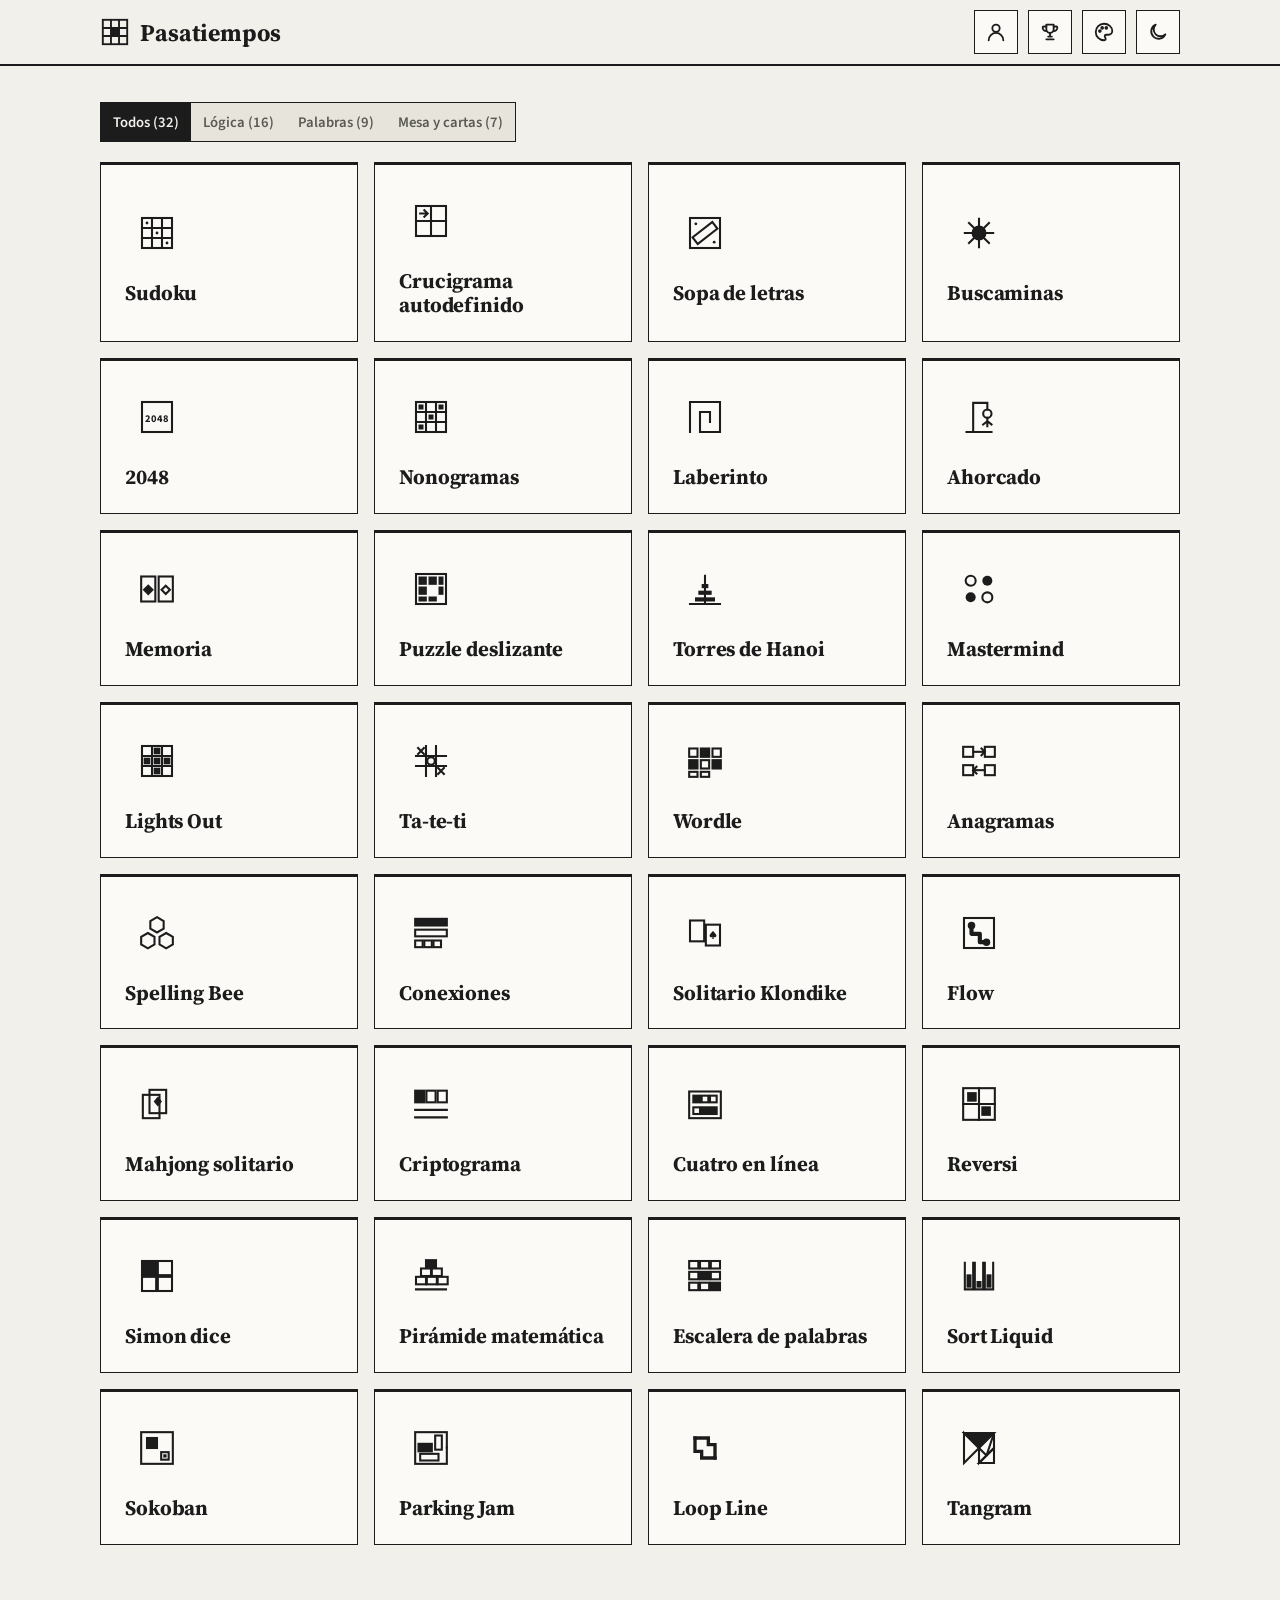
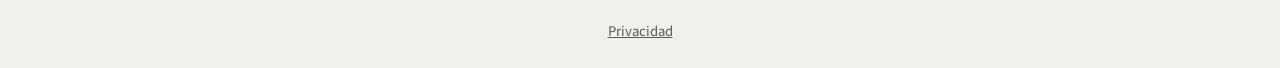
==== commit 2f876508: "añadí varios juegos y realicé modificaciones estéticas" ====
--- a/index.html
+++ b/index.html
@@ -4,8 +4,24 @@
   <meta charset="utf-8">
   <meta name="viewport" content="width=device-width, initial-scale=1, viewport-fit=cover">
   <title>Pasatiempos: juegos de lógica infinitos</title>
-  <meta name="description" content="Juegos de lógica y palabras gratis e infinitos: sudoku, crucigrama, wordle, solitario, spelling bee y más.">
+  <meta name="description" content="32 juegos de lógica, palabras y cartas gratis e infinitos: sudoku, crucigrama, wordle, solitario, spelling bee y más.">
   <link rel="canonical" href="https://pasatiempos.vercel.app/">
+  <meta property="og:type" content="website">
+  <meta property="og:locale" content="es_AR">
+  <meta property="og:site_name" content="Pasatiempos">
+  <meta property="og:title" content="Pasatiempos: juegos de lógica infinitos">
+  <meta property="og:description" content="32 juegos de lógica, palabras y cartas. Tableros infinitos, gratis y sin instalar nada.">
+  <meta property="og:url" content="https://pasatiempos.vercel.app/">
+  <meta property="og:image" content="https://pasatiempos.vercel.app/og-image.png">
+  <meta property="og:image:width" content="1200">
+  <meta property="og:image:height" content="630">
+  <meta property="og:image:alt" content="Pasatiempos, 32 juegos de lógica, palabras y cartas">
+  <meta name="twitter:card" content="summary_large_image">
+  <meta name="twitter:title" content="Pasatiempos: juegos de lógica infinitos">
+  <meta name="twitter:description" content="32 juegos de lógica, palabras y cartas. Tableros infinitos, gratis y sin instalar nada.">
+  <meta name="twitter:image" content="https://pasatiempos.vercel.app/og-image.png">
+  <link rel="apple-touch-icon" href="/apple-touch-icon.png">
+  <script type="application/ld+json">{"@context":"https://schema.org","@graph":[{"@type":"WebSite","@id":"https://pasatiempos.vercel.app/#sitio","url":"https://pasatiempos.vercel.app/","name":"Pasatiempos","inLanguage":"es-AR","description":"Juegos de lógica, palabras y cartas gratis e infinitos, sin instalar nada."},{"@type":"ItemList","name":"Juegos de Pasatiempos","numberOfItems":32,"itemListElement":[{"@type":"ListItem","position":1,"item":{"@type":"Game","name":"Sudoku","description":"Completá la grilla de 9×9 sin repetir números. Cuatro dificultades.","url":"https://pasatiempos.vercel.app/#/sudoku"}},{"@type":"ListItem","position":2,"item":{"@type":"Game","name":"Crucigrama autodefinido","description":"Las pistas van dentro del tablero, con flechas.","url":"https://pasatiempos.vercel.app/#/crucigrama"}},{"@type":"ListItem","position":3,"item":{"@type":"Game","name":"Sopa de letras","description":"Encontrá todas las palabras escondidas. Elegí el tema y el tamaño.","url":"https://pasatiempos.vercel.app/#/sopa-de-letras"}},{"@type":"ListItem","position":4,"item":{"@type":"Game","name":"Buscaminas","description":"Despejá el tablero sin pisar ninguna mina.","url":"https://pasatiempos.vercel.app/#/buscaminas"}},{"@type":"ListItem","position":5,"item":{"@type":"Game","name":"2048","description":"Deslizá las fichas y fusioná números hasta llegar a 2048.","url":"https://pasatiempos.vercel.app/#/2048"}},{"@type":"ListItem","position":6,"item":{"@type":"Game","name":"Nonogramas","description":"Pintá las casillas siguiendo los números y descubrí el dibujo.","url":"https://pasatiempos.vercel.app/#/nonogramas"}},{"@type":"ListItem","position":7,"item":{"@type":"Game","name":"Laberinto","description":"Encontrá la salida de laberintos generados al azar.","url":"https://pasatiempos.vercel.app/#/laberinto"}},{"@type":"ListItem","position":8,"item":{"@type":"Game","name":"Ahorcado","description":"Adiviná la palabra antes de que se complete el muñeco.","url":"https://pasatiempos.vercel.app/#/ahorcado"}},{"@type":"ListItem","position":9,"item":{"@type":"Game","name":"Memoria","description":"Encontrá todas las parejas dando vuelta las cartas de a dos.","url":"https://pasatiempos.vercel.app/#/memoria"}},{"@type":"ListItem","position":10,"item":{"@type":"Game","name":"Puzzle deslizante","description":"Deslizá las fichas hasta ordenarlas del 1 en adelante.","url":"https://pasatiempos.vercel.app/#/puzzle-deslizante"}},{"@type":"ListItem","position":11,"item":{"@type":"Game","name":"Torres de Hanoi","description":"Pasá todos los discos a otra torre sin poner uno grande sobre uno chico.","url":"https://pasatiempos.vercel.app/#/torres-de-hanoi"}},{"@type":"ListItem","position":12,"item":{"@type":"Game","name":"Mastermind","description":"Descubrí el código secreto de colores con la menor cantidad de intentos.","url":"https://pasatiempos.vercel.app/#/mastermind"}},{"@type":"ListItem","position":13,"item":{"@type":"Game","name":"Lights Out","description":"Apagá todas las luces. Cada toque cambia también a las vecinas.","url":"https://pasatiempos.vercel.app/#/lights-out"}},{"@type":"ListItem","position":14,"item":{"@type":"Game","name":"Ta-te-ti","description":"Jugá contra la compu. Sumá partidas seguidas sin perder.","url":"https://pasatiempos.vercel.app/#/tateti"}},{"@type":"ListItem","position":15,"item":{"@type":"Game","name":"Wordle","description":"Adiviná la palabra de 5 letras en 6 intentos.","url":"https://pasatiempos.vercel.app/#/wordle"}},{"@type":"ListItem","position":16,"item":{"@type":"Game","name":"Anagramas","description":"Ordená las letras mezcladas para formar la palabra. Rondas de 10.","url":"https://pasatiempos.vercel.app/#/anagramas"}},{"@type":"ListItem","position":17,"item":{"@type":"Game","name":"Spelling Bee","description":"Armá todas las palabras que puedas con siete letras. Una es obligatoria.","url":"https://pasatiempos.vercel.app/#/spelling-bee"}},{"@type":"ListItem","position":18,"item":{"@type":"Game","name":"Conexiones","description":"Agrupá 16 palabras en 4 grupos con algo en común.","url":"https://pasatiempos.vercel.app/#/conexiones"}},{"@type":"ListItem","position":19,"item":{"@type":"Game","name":"Solitario Klondike","description":"El solitario clásico de cartas. Subí todo el mazo a las pilas.","url":"https://pasatiempos.vercel.app/#/solitario"}},{"@type":"ListItem","position":20,"item":{"@type":"Game","name":"Flow","description":"Unilos puntos de colores con tuberías y llená todo el tablero.","url":"https://pasatiempos.vercel.app/#/flow"}},{"@type":"ListItem","position":21,"item":{"@type":"Game","name":"Mahjong solitario","description":"Sacá de a pares las fichas iguales que estén libres hasta despejar el tablero.","url":"https://pasatiempos.vercel.app/#/mahjong"}},{"@type":"ListItem","position":22,"item":{"@type":"Game","name":"Criptograma","description":"Descubrí el refrán escondido detrás de un código de letras.","url":"https://pasatiempos.vercel.app/#/criptograma"}},{"@type":"ListItem","position":23,"item":{"@type":"Game","name":"Cuatro en línea","description":"Alineá cuatro fichas antes que la máquina.","url":"https://pasatiempos.vercel.app/#/cuatro-en-linea"}},{"@type":"ListItem","position":24,"item":{"@type":"Game","name":"Reversi","description":"Encerrá las fichas rivales para darlas vuelta y quedate con más fichas.","url":"https://pasatiempos.vercel.app/#/reversi"}},{"@type":"ListItem","position":25,"item":{"@type":"Game","name":"Simon dice","description":"Repetí la secuencia de colores cada vez más larga.","url":"https://pasatiempos.vercel.app/#/simon"}},{"@type":"ListItem","position":26,"item":{"@type":"Game","name":"Pirámide matemática","description":"Cada casilla es la suma de las dos de abajo. Completá la pirámide.","url":"https://pasatiempos.vercel.app/#/piramide"}},{"@type":"ListItem","position":27,"item":{"@type":"Game","name":"Escalera de palabras","description":"Llegá de una palabra a otra cambiando una letra por vez.","url":"https://pasatiempos.vercel.app/#/escalera"}},{"@type":"ListItem","position":28,"item":{"@type":"Game","name":"Sort Liquid","description":"Volcá los líquidos entre tubos hasta que cada uno tenga un solo color.","url":"https://pasatiempos.vercel.app/#/sort-liquid"}},{"@type":"ListItem","position":29,"item":{"@type":"Game","name":"Sokoban","description":"Empujá las cajas hasta dejarlas sobre las marcas.","url":"https://pasatiempos.vercel.app/#/sokoban"}},{"@type":"ListItem","position":30,"item":{"@type":"Game","name":"Parking Jam","description":"Deslizá los autos para dejar salir al de color.","url":"https://pasatiempos.vercel.app/#/parking-jam"}},{"@type":"ListItem","position":31,"item":{"@type":"Game","name":"Loop Line","description":"Dibujá una sola línea cerrada que respete los números.","url":"https://pasatiempos.vercel.app/#/loop-line"}},{"@type":"ListItem","position":32,"item":{"@type":"Game","name":"Tangram","description":"Armá la silueta con las siete piezas.","url":"https://pasatiempos.vercel.app/#/tangram"}}]}]}</script>
   <meta name="google-site-verification" content="4mXmoZhYUYDqlUEWdnw2aD14NNZf4xo4J_LSAKjLKv0" />
   <meta name="theme-color" content="#f2f0eb">
   <meta name="color-scheme" content="light dark">
@@ -14,9 +30,11 @@
   <!-- Tipografías (opcional: si no cargan, se usan las del sistema) -->
   <link rel="preconnect" href="https://fonts.googleapis.com">
   <link rel="preconnect" href="https://fonts.gstatic.com" crossorigin>
-  <link rel="stylesheet" href="https://fonts.googleapis.com/css2?family=Source+Sans+3:wght@400;500;600;700&family=Source+Serif+4:wght@600;700&family=Caprasimo&family=Nunito:wght@400;600;700;800;900&family=Lora:wght@600;700&family=IBM+Plex+Mono:wght@400;500;600;700&family=Outfit:wght@400;500;600;700&display=swap">
+  <link rel="stylesheet" href="https://fonts.googleapis.com/css2?family=Source+Sans+3:wght@400;500;600;700&family=Source+Serif+4:wght@600;700&display=swap">
   <link rel="stylesheet" href="css/styles.css">
   <link rel="stylesheet" href="css/juegos.css">
+  <link rel="stylesheet" href="css/juegos2.css">
+  <link rel="stylesheet" href="css/tutorial.css">
   <link rel="stylesheet" href="css/estilos.css">
 
   <!-- Estos dos van sin defer para aplicar el tema antes de pintar la página -->
@@ -32,6 +50,7 @@
   <script src="js/config-nube.js" defer></script>
   <script src="js/nube.js" defer></script>
   <script src="js/nube-ui.js" defer></script>
+  <script src="js/tutorial.js" defer></script>
   <script src="js/app.js" defer></script>
   <script src="js/sudoku.js" defer></script>
   <script src="js/buscaminas.js" defer></script>
@@ -58,6 +77,24 @@
   <script src="js/conexiones.js" defer></script>
   <script src="js/solitario.js" defer></script>
   <script src="js/flow.js" defer></script>
+  <script src="js/mahjong.js" defer></script>
+  <script src="js/palabras-criptograma.js" defer></script>
+  <script src="js/criptograma.js" defer></script>
+  <script src="js/base-juego.js" defer></script>
+  <script src="js/cuatro-en-linea.js" defer></script>
+  <script src="js/reversi.js" defer></script>
+  <script src="js/simon.js" defer></script>
+  <script src="js/piramide.js" defer></script>
+  <script src="js/escalera.js" defer></script>
+  <script src="js/sort-liquid.js" defer></script>
+  <script src="js/sokoban.js" defer></script>
+  <script src="js/parking-jam.js" defer></script>
+  <script src="js/loop-line.js" defer></script>
+  <script src="js/tangram.js" defer></script>
+  <script src="js/tutoriales-a.js" defer></script>
+  <script src="js/tutoriales-b.js" defer></script>
+  <script src="js/tutoriales-c.js" defer></script>
+  <script src="js/tutoriales-d.js" defer></script>
   <!-- Si sumás un juego nuevo, su script va acá, siempre después de app.js -->
 </head>
 <body>
@@ -89,7 +126,7 @@
           <path d="M12 13v4M8 20h8M10 17h4"/>
         </svg>
       </button>
-      <button type="button" id="btn-estilo" class="btn-icono" aria-label="Elegir diseño" title="Elegir diseño" aria-haspopup="dialog">
+      <button type="button" id="btn-estilo" class="btn-icono" aria-label="Elegir paleta de colores" title="Elegir paleta de colores" aria-haspopup="dialog">
         <svg viewBox="0 0 24 24" fill="none" stroke="currentColor" stroke-width="2" stroke-linecap="round" stroke-linejoin="round" aria-hidden="true">
           <path d="M12 3a9 9 0 1 0 0 18c1.2 0 1.8-.8 1.8-1.7 0-.5-.2-.9-.5-1.3-.3-.4-.5-.8-.5-1.3 0-1 .8-1.7 1.7-1.7H17a4 4 0 0 0 4-4C21 6.5 17 3 12 3z"/>
           <circle cx="7.5" cy="11" r="1"/><circle cx="10" cy="7.5" r="1"/><circle cx="14.5" cy="7.5" r="1"/>
@@ -109,9 +146,7 @@
 
   <main id="contenido">
     <section id="vista-menu" aria-labelledby="titulo-menu">
-      <div class="hero">
-        <h1 id="titulo-menu" tabindex="-1">Pasatiempos: juegos de lógica</h1>
-      </div>
+      <h1 id="titulo-menu" class="solo-lectores" tabindex="-1">Pasatiempos: juegos de lógica y palabras</h1>
       <div id="grilla" class="grilla"></div>
     </section>
 
@@ -122,7 +157,7 @@
     </noscript>
   </main>
 
-  <footer class="pie">Tus partidas y marcas se guardan solo en este navegador. <a href="privacidad.html">Privacidad</a></footer>
+  <footer class="pie"><a href="privacidad.html">Privacidad</a></footer>
 
   <dialog id="dlg-records" aria-labelledby="records-titulo">
     <div class="dlg__caja">
@@ -144,7 +179,7 @@
   <dialog id="dlg-estilo" aria-labelledby="estilo-titulo">
     <div class="dlg__caja">
       <div class="dlg__cab">
-        <h2 id="estilo-titulo">Diseño</h2>
+        <h2 id="estilo-titulo">Paleta de colores</h2>
         <button type="button" id="btn-cerrar-estilo" class="btn-icono" aria-label="Cerrar">
           <svg viewBox="0 0 24 24" fill="none" stroke="currentColor" stroke-width="2" stroke-linecap="round" aria-hidden="true">
             <path d="M6 6l12 12M18 6L6 18"/>
@@ -153,7 +188,6 @@
       </div>
       <div class="dlg__cuerpo">
         <ul id="estilo-lista" class="estilos"></ul>
-        <p class="dlg__nota">El modo claro u oscuro se cambia con el botón de la luna o el sol.</p>
       </div>
     </div>
   </dialog>
--- a/css/styles.css
+++ b/css/styles.css
@@ -115,7 +115,7 @@
 
 /* ---------- Menú ---------- */
 /* El título del menú existe para lectores de pantalla; no se ve */
-.hero h1 {
+.solo-lectores {
   position: absolute;
   width: 1px;
   height: 1px;
@@ -137,7 +137,8 @@
   grid-template-columns: auto 1fr;
   column-gap: 16px;
   row-gap: 2px;
-  align-content: start;
+  align-content: center;
+  align-items: center;
   padding: 16px;
   background: var(--superficie);
   border: var(--g) solid var(--contorno);
@@ -152,7 +153,7 @@
 .tarjeta:active { transform: var(--tarj-a-mov); box-shadow: var(--sombra-tarjeta-a); }
 
 .tarjeta__icono {
-  grid-row: span 3;
+  grid-row: span 2;
   display: grid;
   place-items: center;
   width: 56px;
@@ -160,7 +161,7 @@
   border-radius: var(--r-icono);
 }
 .tarjeta__icono svg { width: 36px; height: 36px; }
-.tarjeta__icono, .dia__icono, .proximamente__icono {
+.tarjeta__icono, .proximamente__icono {
   background: hsl(calc(var(--h, 0) * var(--h-mult) + var(--h-base)) var(--ic-bg-s) var(--ic-bg-l) / var(--ic-bg-a));
   color: hsl(calc(var(--h, 0) * var(--h-mult) + var(--h-base)) var(--ic-fg-s) var(--ic-fg-l));
 }
@@ -169,7 +170,6 @@
 .icono-svg { stroke-linecap: var(--trazo-cap); stroke-linejoin: var(--trazo-join); }
 
 .tarjeta__nombre { font-size: 1.3rem; }
-.tarjeta__desc { margin: 0; color: var(--tinta-suave); font-size: .95rem; line-height: 1.45; }
 .tarjeta__pie { margin-top: 8px; }
 
 .chip {
@@ -183,7 +183,7 @@
   background: var(--superficie-2);
   color: var(--tinta-suave);
 }
-.chip--marcador { background: var(--marcador); border-color: var(--marcador); color: var(--sobre-marcador); }
+.chip--marcador { background: var(--acento); border-color: var(--acento); color: var(--sobre-acento); }
 
 .tarjeta__jugar { font-weight: var(--w-neg); font-size: .98rem; color: var(--acento); text-decoration: var(--jugar-deco); text-underline-offset: 3px; }
 
@@ -197,6 +197,8 @@
 /* ---------- Vista de juego ---------- */
 .juego__cab { display: flex; align-items: center; gap: 14px; flex-wrap: wrap; margin-bottom: 24px; }
 .juego__titulo { font-size: clamp(1.7rem, 5.5vw, 2.4rem); outline: none; }
+.juego__tutorial { margin-left: auto; }
+@media (max-width: 640px) { .juego__tutorial { margin-left: 0; flex-basis: 100%; justify-content: center; } }
 
 .volver {
   display: inline-flex;
@@ -419,44 +421,36 @@
 }
 
 /* ---------- Desafío del día ---------- */
-.dia {
+.eleccion {
+  max-width: 40rem;
   margin: 0 0 28px;
-  padding: 18px;
+  padding: 20px;
   background: var(--superficie);
   border: var(--g) solid var(--contorno);
   border-top-width: var(--g-arriba);
-  border-radius: var(--r-grande);
   box-shadow: var(--sombra-panel);
 }
-.dia__cab { display: flex; flex-wrap: wrap; align-items: flex-start; justify-content: space-between; gap: 10px 16px; margin-bottom: 14px; }
-.dia__titulo { font-size: 1.5rem; }
-.dia__fecha { margin: 2px 0 0; color: var(--tinta-suave); font-size: .92rem; }
-.dia__fecha::first-letter { text-transform: uppercase; }
-.dia__datos { display: flex; flex-wrap: wrap; gap: 8px; }
-.dia__lista { display: grid; gap: 10px; margin: 0; padding: 0; list-style: none; grid-template-columns: repeat(auto-fill, minmax(min(100%, 210px), 1fr)); }
-.dia__item {
-  display: grid;
-  grid-template-columns: auto 1fr;
-  grid-template-rows: auto auto;
-  column-gap: 12px;
-  align-items: center;
-  min-height: 56px;
-  padding: 8px 12px;
-  border: var(--g) solid var(--item-borde);
-  border-radius: var(--r-medio);
+.eleccion__titulo { font-size: 1.5rem; margin-bottom: 14px; }
+.eleccion__ops { display: grid; grid-template-columns: repeat(auto-fit, minmax(min(100%, 14rem), 1fr)); gap: 12px; }
+.eleccion__op {
+  display: flex;
+  flex-direction: column;
+  justify-content: space-between;
+  gap: 18px;
+  min-height: 96px;
+  padding: 14px 16px;
+  border: var(--g) solid var(--contorno);
   background: var(--superficie-2);
   color: inherit;
   text-decoration: none;
-  transition: transform .1s ease, box-shadow .1s ease, border-color .12s ease;
-}
-.dia__item:hover { transform: var(--item-h-mov); box-shadow: var(--item-h-sombra); border-color: var(--item-h-borde); }
-.dia__item:active { transform: var(--item-a-mov); box-shadow: none; }
-.dia__item.hecho { background: var(--superficie); }
-.dia__icono { grid-row: span 2; display: grid; place-items: center; width: 40px; height: 40px; border-radius: var(--r-chico); }
-.dia__icono svg { width: 24px; height: 24px; }
-.dia__nombre { font-weight: var(--w-neg); font-size: .98rem; line-height: 1.2; }
-.dia__estado { font-size: .85rem; color: var(--tinta-suave); font-weight: var(--w-fuerte); }
-.dia__item.hecho .dia__estado { color: var(--acento); }
+}
+.eleccion__op:hover, .eleccion__op:focus-visible { background: var(--btn-h-fondo); color: var(--btn-h-texto); }
+.eleccion__op:hover .eleccion__estado, .eleccion__op:focus-visible .eleccion__estado { color: inherit; }
+.eleccion__nombre { font-family: var(--fuente-titulo); font-weight: var(--w-titulo); font-size: 1.3rem; line-height: 1.15; }
+.eleccion__estado { color: var(--tinta-suave); font-size: .9rem; font-weight: var(--w-fuerte); }
+.eleccion__fecha { margin: 14px 0 0; color: var(--tinta-suave); font-size: .9rem; }
+.eleccion__fecha::first-letter { text-transform: uppercase; }
+.eleccion__pie { margin-top: 14px; }
 
 .modos { display: inline-flex; gap: var(--gap-seg); padding: var(--pad-seg); margin: -8px 0 18px; border: var(--g) solid var(--contorno); border-radius: var(--r-seg); background: var(--superficie-2); }
 .modos__op { display: inline-flex; align-items: center; min-height: 40px; padding: 0 16px; border-radius: var(--r-pill); color: var(--tinta-suave); font-weight: var(--w-fuerte); font-size: .95rem; text-decoration: none; }
@@ -468,14 +462,8 @@
 .dia-hecho h2 { font-size: 1.6rem; margin-bottom: 8px; }
 .dia-hecho__valor { margin: 4px 0 10px; font-family: var(--fuente-titulo); font-weight: var(--w-titulo); font-size: 2rem; color: var(--acento); }
 
-@media (max-width: 520px) {
-  .dia { padding: 14px; }
-  .dia__lista { grid-template-columns: 1fr; }
-}
-
 /* ---------- Nube: cuenta y ranking ---------- */
 .btn-icono.con-sesion { background: var(--acento); border-color: var(--btn-p-borde); color: var(--sobre-acento); }
-.dia__nube { display: flex; flex-wrap: wrap; gap: 10px; margin-top: 14px; }
 .nube { display: flex; flex-direction: column; gap: 12px; padding-bottom: 20px; }
 .nube p { margin: 0; }
 .nube__form { display: flex; flex-direction: column; gap: 10px; align-items: flex-start; }
@@ -528,8 +516,7 @@
 .estilo-op:hover { border-color: var(--contorno); }
 .estilo-op[aria-pressed="true"] { border-color: var(--contorno); background: var(--superficie-2); box-shadow: inset 0 0 0 var(--g) var(--contorno); }
 .estilo-op__nombre { font-weight: var(--w-neg); font-size: 1.05rem; }
-.estilo-op__desc { grid-column: 2; color: var(--tinta-suave); font-size: .9rem; line-height: 1.35; }
-.estilo-op__muestra { grid-row: span 2; display: grid; grid-template-columns: repeat(3, 14px); width: 42px; height: 28px; overflow: hidden; border: 1px solid #8884; }
+.estilo-op__muestra { display: grid; grid-template-columns: repeat(3, 14px); width: 42px; height: 28px; overflow: hidden; border: 1px solid #8884; }
 .estilo-op__muestra span:nth-child(1) { background: var(--m1); }
 .estilo-op__muestra span:nth-child(2) { background: var(--m2); }
 .estilo-op__muestra span:nth-child(3) { background: var(--m3); }
@@ -538,7 +525,6 @@
 .estilo-op[data-estilo="bosque"] { --m1: #f1f3ea; --m2: #2b3d2e; --m3: #2f6b3f; }
 .estilo-op[data-estilo="terminal"] { --m1: #0a0d0a; --m2: #5fd068; --m3: #f0b429; }
 .estilo-op[data-estilo="oceano"] { --m1: #eaf3fa; --m2: #6aa8dc; --m3: #0b6bcb; }
-.dlg__nota { margin: 0; padding: 4px 24px 16px; color: var(--tinta-suave); font-size: .9rem; }
 
 /* Celulares angostos: la barra tiene que entrar con los cuatro botones */
 @media (max-width: 420px) {
@@ -550,3 +536,8 @@
   .btn-icono { width: 38px; height: 38px; }
   .btn-icono svg { width: 20px; height: 20px; }
 }
+
+/* ---------- Página 404 ---------- */
+.error-pagina { max-width: 34rem; margin: 0 auto; padding: 18vh 20px 40px; }
+.error-pagina h1 { font-size: 2rem; margin-bottom: 10px; }
+.error-pagina p { margin: 0 0 22px; color: var(--tinta-suave); }
--- a/css/juegos.css
+++ b/css/juegos.css
@@ -78,7 +78,6 @@
   color: var(--tinta);
 }
 
-.jg__ayuda { margin: 18px 0 0; text-align: center; color: var(--tinta-suave); font-size: .92rem; }
 
 /* ---------- Sudoku ---------- */
 .sdk__marco { position: relative; width: 100%; }
@@ -934,7 +933,11 @@
   background: var(--dc, var(--pal-1));
   transition: transform .15s ease;
 }
+.han__disco { touch-action: none; cursor: grab; }
 .han__disco.levantado { transform: translateY(-14px); }
+.han__disco.arrastrado { position: relative; z-index: 20; transition: none; cursor: grabbing; box-shadow: 4px 6px 0 rgba(0, 0, 0, .25); }
+.han__torre.arrastrando { z-index: 10; }
+.han__torre.objetivo { background: var(--par); outline: 3px dashed var(--acento); outline-offset: -3px; }
 .han__torre.choque { animation: han-no .3s; }
 @keyframes han-no { 25% { transform: translateX(-4px); } 75% { transform: translateX(4px); } }
 
@@ -1262,3 +1265,4 @@
 
 /* ---------- Botones sin redondeo (las teclas y selectores de color también) ---------- */
 .wd__tecla, .mm__color, .an__slot, .an__ficha { border-radius: 0; }
+.jg__ayuda { margin: 18px 0 0; text-align: center; color: var(--tinta-suave); }
--- a/css/juegos2.css
+++ b/css/juegos2.css
@@ -0,0 +1,303 @@
+/* ==========================================================
+   Pasatiempos · juegos2.css
+   Mahjong solitario y Criptograma (y los juegos que se sumen después).
+   Colores, bordes y sombras salen de las variables de estilos.css.
+   ========================================================== */
+
+/* ---------- Mahjong ---------- */
+.mj { max-width: 720px; }
+.mj__marco { padding: 14px 12px 12px 16px; border: var(--g) solid var(--contorno); background: var(--superficie-2); }
+.mj__tablero { position: relative; width: 100%; }
+.mj__ficha {
+  position: absolute;
+  display: block;
+  padding: 0;
+  border: 1px solid #b9b199;
+  border-right: 5px solid #2d6a50;
+  border-bottom: 6px solid #2d6a50;
+  border-radius: 0;
+  background: #fbf8ee;
+  cursor: pointer;
+  transform: translate(calc(var(--z, 0) * -4px), calc(var(--z, 0) * -4px));
+  -webkit-tap-highlight-color: transparent;
+}
+.mj__ficha[hidden] { display: none; }
+.mj__ficha:hover { filter: brightness(.96); }
+.mj__ficha.bloq { background: #dcd6c2; cursor: not-allowed; }
+.mj__ficha.bloq .mj__forma { opacity: .5; }
+.mj__ficha.sel { background: #f2d46b; }
+.mj__ficha.pista { outline: 3px solid var(--acento); outline-offset: -3px; }
+.mj__ficha:focus-visible { outline: 3px solid var(--acento); outline-offset: 1px; z-index: 50 !important; }
+.mj__forma { display: block; width: 100%; height: 100%; padding: 7% 9%; }
+.mj__forma svg { display: block; width: 100%; height: 100%; }
+
+/* ---------- Criptograma ---------- */
+.cr { max-width: 640px; }
+.cr__marco { padding: 18px 10px 16px; border: var(--g) solid var(--contorno); background: var(--superficie); margin-bottom: 16px; }
+.cr__frase { display: flex; flex-wrap: wrap; justify-content: center; gap: 16px 18px; }
+.cr__palabra { display: inline-flex; align-items: flex-end; gap: 2px; }
+.cr__celda {
+  display: flex;
+  flex-direction: column;
+  align-items: center;
+  width: clamp(24px, 7.2vw, 36px);
+  padding: 0;
+  border: 0;
+  border-bottom: 2px solid var(--contorno);
+  border-radius: 0;
+  background: transparent;
+  color: var(--tinta);
+  font: inherit;
+  cursor: pointer;
+  -webkit-tap-highlight-color: transparent;
+}
+.cr__cif { font-size: .72rem; line-height: 1.6; color: var(--tinta-suave); letter-spacing: .02em; }
+.cr__res { min-height: 1.7em; font-size: clamp(1.05rem, 4.6vw, 1.45rem); font-weight: var(--w-neg, 700); line-height: 1.7; }
+.cr__celda:hover { background: var(--superficie-2); }
+.cr__celda.sel { background: var(--marcador); color: var(--sobre-marcador); }
+.cr__celda.sel .cr__cif { color: inherit; }
+.cr__celda.dada .cr__res { color: var(--acento); }
+.cr__celda.dada.sel .cr__res { color: inherit; }
+.cr__celda.mal { background: var(--error-fondo); color: var(--error-texto); }
+.cr__celda.mal .cr__cif { color: inherit; }
+.cr__celda:focus-visible { outline: 3px solid var(--acento); outline-offset: 1px; }
+.cr__punt { align-self: flex-end; padding: 0 2px; font-size: 1.35rem; font-weight: var(--w-neg, 700); line-height: 1.7; }
+.cr__teclado { display: grid; grid-template-columns: repeat(9, minmax(0, 1fr)); gap: 4px; }
+.cr__tecla {
+  min-height: 44px;
+  padding: 0;
+  border: var(--g) solid var(--contorno);
+  border-radius: 0;
+  background: var(--superficie);
+  color: var(--tinta);
+  font: inherit;
+  font-weight: var(--w-fuerte, 600);
+  cursor: pointer;
+}
+.cr__tecla:hover { background: var(--btn-h-fondo); color: var(--btn-h-texto); }
+.cr__tecla.usada { background: var(--superficie-2); color: var(--tinta-suave); }
+.cr__tecla:focus-visible { outline: 3px solid var(--acento); outline-offset: 1px; }
+
+.jg__acciones--fila { margin-top: 0; }
+
+/* ==========================================================
+   Juegos de la etapa 12: Cuatro en línea, Reversi, Simon, Pirámide, Escalera de palabras,
+   Sort Liquid, Sokoban, Parking Jam, Loop Line y Tangram.
+   ========================================================== */
+.c4__estado, .rv__estado, .sm__estado, .es__aviso, .sl__aviso, .sk__aviso, .pk__aviso, .ll__aviso, .tg__aviso {
+  margin: 12px 0 0;
+  min-height: 1.5em;
+  text-align: center;
+  color: var(--tinta-suave);
+}
+.jg button:disabled { cursor: default; }
+
+/* ---------- Cuatro en línea ---------- */
+.c4 { max-width: 520px; }
+.c4__marco { padding: 8px; border: var(--g) solid var(--contorno); background: var(--superficie-2); }
+.c4__tablero { display: grid; grid-template-columns: repeat(7, minmax(0, 1fr)); gap: 4px; }
+.c4__col { display: grid; grid-template-rows: repeat(6, minmax(0, 1fr)); gap: 4px; padding: 0; border: 0; border-radius: 0; background: transparent; cursor: pointer; -webkit-tap-highlight-color: transparent; }
+.c4__col:disabled { cursor: default; }
+.c4__celda { display: block; aspect-ratio: 1; border: var(--g-fina) var(--linea-estilo) var(--borde); background: var(--superficie); }
+.c4__col:hover:not(:disabled) .c4__celda:not(.c4__celda--1):not(.c4__celda--2) { background: var(--igual); }
+.c4__celda--1 { background: var(--acento); border: var(--g) solid var(--contorno); }
+.c4__celda--2 { background: var(--tinta); border: var(--g) solid var(--contorno); }
+.c4__celda--gana { outline: 4px solid var(--marcador); outline-offset: -4px; }
+.c4__col:focus-visible { outline: 3px solid var(--acento); outline-offset: 1px; }
+
+/* ---------- Reversi ---------- */
+.rv { max-width: 520px; }
+.rv__marco { padding: 8px; border: var(--g) solid var(--contorno); background: color-mix(in srgb, var(--pal-3) 55%, var(--tinta)); }
+.rv__tablero { display: grid; grid-template-columns: repeat(8, minmax(0, 1fr)); border: 2px solid var(--contorno); }
+.rv__celda { position: relative; aspect-ratio: 1; padding: 0; border: 1px solid color-mix(in srgb, var(--pal-3) 50%, var(--tinta)); border-radius: 0; background: color-mix(in srgb, var(--pal-3) 62%, var(--superficie)); cursor: default; -webkit-tap-highlight-color: transparent; }
+.rv__celda:nth-child(16n+1), .rv__celda:nth-child(16n+3), .rv__celda:nth-child(16n+5), .rv__celda:nth-child(16n+7),
+.rv__celda:nth-child(16n+10), .rv__celda:nth-child(16n+12), .rv__celda:nth-child(16n+14), .rv__celda:nth-child(16n+16) { background: color-mix(in srgb, var(--pal-3) 46%, var(--superficie)); }
+.rv__celda--puede { cursor: pointer; }
+.rv__celda--puede::after { content: ""; position: absolute; inset: 36%; background: var(--pal-4); border: 2px solid var(--contorno); }
+.rv__celda--puede:hover { background: color-mix(in srgb, var(--pal-4) 45%, var(--superficie)); }
+.rv__celda--ultima { outline: 3px solid var(--pal-4); outline-offset: -3px; }
+.rv__celda:focus-visible { outline: 3px solid var(--acento); outline-offset: -3px; z-index: 1; }
+.rv__ficha { position: absolute; inset: 11%; border: var(--g) solid var(--contorno); box-shadow: 2px 2px 0 rgba(0, 0, 0, .35); }
+.rv__ficha::after { content: ""; position: absolute; inset: 22%; border: 2px solid rgba(255, 255, 255, .55); }
+.rv__ficha--1 { background: var(--pal-1); }
+.rv__ficha--2 { background: var(--pal-2); }
+.rv__ficha--nueva { animation: rv-nueva .22s ease-out; }
+.rv__ficha--vuelta.rv__ficha--1 { animation: rv-v1 .36s ease-in-out; }
+.rv__ficha--vuelta.rv__ficha--2 { animation: rv-v2 .36s ease-in-out; }
+@keyframes rv-nueva { from { transform: scale(.3); } to { transform: scale(1); } }
+@keyframes rv-v1 { 0% { transform: scaleX(1); } 50% { transform: scaleX(0); } 100% { transform: scaleX(1); } }
+@keyframes rv-v2 { 0% { transform: scaleX(1); } 50% { transform: scaleX(0); } 100% { transform: scaleX(1); } }
+@media (prefers-reduced-motion: reduce) { .rv__ficha--nueva, .rv__ficha--vuelta { animation: none !important; } }
+
+/* ---------- Simon ---------- */
+.sm { max-width: 420px; }
+.sm__tablero { display: grid; grid-template-columns: 1fr 1fr; gap: 8px; }
+.sm__pad { aspect-ratio: 1.3; padding: 0; border: var(--g) solid var(--contorno); border-radius: 0; cursor: pointer; filter: saturate(.7) brightness(.82); -webkit-tap-highlight-color: transparent; }
+.sm__pad:disabled { cursor: default; }
+.sm__pad--1 { background: var(--pal-3); } .sm__pad--2 { background: var(--pal-1); }
+.sm__pad--3 { background: var(--pal-5); } .sm__pad--4 { background: var(--pal-7); }
+.sm__pad--on { filter: none; outline: 6px solid var(--tinta); outline-offset: -6px; }
+.sm__pad:not(:disabled):hover { filter: saturate(.9) brightness(.95); }
+.sm__pad:focus-visible { outline: 3px solid var(--acento); outline-offset: 2px; }
+.sm__pie { display: flex; flex-direction: column; align-items: center; gap: 4px; margin-top: 16px; }
+
+/* ---------- Pirámide matemática ---------- */
+.pr { max-width: 520px; }
+.pr__marco { display: flex; flex-direction: column; align-items: center; gap: 6px; padding: 18px 8px; border: var(--g) solid var(--contorno); background: color-mix(in srgb, var(--pal-4) 14%, var(--superficie)); margin-bottom: 14px; }
+.pr__piramide { display: flex; flex-direction: column; align-items: center; gap: 6px; }
+.pr__fila { display: flex; gap: 6px; --rc: var(--pal-1); }
+.pr__fila--1 { --rc: var(--pal-4); } .pr__fila--2 { --rc: var(--pal-7); } .pr__fila--3 { --rc: var(--pal-1); }
+.pr__fila--4 { --rc: var(--pal-8); } .pr__fila--5 { --rc: var(--pal-5); } .pr__fila--6 { --rc: var(--pal-2); }
+.pr__casilla { width: clamp(40px, 12.5vw, 62px); height: clamp(38px, 10.5vw, 50px); padding: 0; border: var(--g) solid var(--contorno); border-radius: 0; background: color-mix(in srgb, var(--rc) 38%, var(--superficie)); box-shadow: 3px 3px 0 var(--contorno); color: var(--tinta); font: inherit; font-size: clamp(.9rem, 4vw, 1.25rem); font-weight: var(--w-fuerte); font-variant-numeric: tabular-nums; cursor: pointer; -webkit-tap-highlight-color: transparent; }
+.pr__casilla--dada { background: color-mix(in srgb, var(--rc) 88%, var(--superficie)); cursor: default; box-shadow: 3px 3px 0 var(--contorno), inset 0 0 0 3px rgba(255, 255, 255, .35); }
+.pr__casilla:disabled { color: var(--tinta); opacity: 1; }
+.pr__casilla--sel { background: var(--marcador); color: var(--sobre-marcador); }
+.pr__casilla--mal { background: var(--error-fondo); color: var(--error-texto); }
+.pr__casilla:focus-visible { outline: 3px solid var(--acento); outline-offset: 1px; }
+.pr__teclado { display: grid; grid-template-columns: repeat(5, minmax(0, 1fr)); gap: 6px; max-width: 360px; margin-inline: auto; }
+.pr__tecla { --kc: var(--pal-1); min-height: 46px; padding: 0; border: var(--g) solid var(--contorno); border-radius: 0; background: color-mix(in srgb, var(--kc) 38%, var(--superficie)); box-shadow: 2px 2px 0 var(--contorno); color: var(--tinta); font: inherit; font-size: 1.1rem; font-weight: var(--w-fuerte); cursor: pointer; }
+.pr__tecla--1 { --kc: var(--pal-1); } .pr__tecla--2 { --kc: var(--pal-7); } .pr__tecla--3 { --kc: var(--pal-4); } .pr__tecla--4 { --kc: var(--pal-3); } .pr__tecla--5 { --kc: var(--pal-6); }
+.pr__tecla--6 { --kc: var(--pal-2); } .pr__tecla--7 { --kc: var(--pal-5); } .pr__tecla--8 { --kc: var(--pal-8); } .pr__tecla--9 { --kc: var(--pal-9); } .pr__tecla--10 { --kc: var(--pal-1); }
+.pr__tecla:hover { background: var(--btn-h-fondo); color: var(--btn-h-texto); }
+.pr__tecla:active { transform: translate(2px, 2px); box-shadow: none; }
+.pr__tecla--ancha { grid-column: 1 / -1; font-size: .95rem; background: var(--superficie); }
+.pr__tecla:focus-visible { outline: 3px solid var(--acento); outline-offset: 1px; }
+
+/* ---------- Escalera de palabras ---------- */
+.es { max-width: 420px; }
+.es__meta { margin: 0 0 12px; text-align: center; font-weight: var(--w-fuerte); }
+.es__marco { padding: 14px 8px; border: var(--g) solid var(--contorno); background: var(--superficie); margin-bottom: 14px; }
+.es__lista { display: flex; flex-direction: column; align-items: center; gap: 5px; margin: 0; padding: 0; list-style: none; }
+.es__fila { display: flex; gap: 4px; }
+.es__letra { display: flex; align-items: center; justify-content: center; width: clamp(40px, 12.5vw, 52px); height: clamp(40px, 12.5vw, 52px); border: var(--g) solid var(--contorno); background: var(--superficie); font-size: clamp(1.1rem, 5vw, 1.45rem); font-weight: var(--w-neg, 700); }
+.es__fila--borde .es__letra { background: var(--superficie-2); }
+.es__fila--objetivo .es__letra { background: var(--acento); color: var(--sobre-acento); }
+.es__fila--meta .es__letra { background: var(--acierto-f); color: var(--acierto-t); border-color: var(--acierto-b); }
+.es__fila--vacia .es__letra { border-style: dashed; border-color: var(--borde); background: transparent; }
+.es__letra--cambia { background: var(--marcador); color: var(--sobre-marcador); }
+.es__entrada { display: flex; gap: 8px; }
+.es__campo { flex: 1; min-width: 0; padding: 10px 12px; border: var(--g) solid var(--contorno); border-radius: 0; background: var(--superficie); color: var(--tinta); font: inherit; font-size: 1.2rem; letter-spacing: .25em; text-transform: uppercase; }
+.es__campo:focus-visible { outline: 3px solid var(--acento); outline-offset: 1px; }
+.es__campo:disabled { opacity: .6; }
+
+/* ---------- Sort Liquid ---------- */
+.sl { max-width: 520px; }
+.sl__marco { padding: 28px 10px 14px; border: var(--g) solid var(--contorno); background: var(--superficie-2); }
+.sl__tubos { position: relative; display: grid; grid-template-columns: repeat(auto-fit, minmax(42px, 1fr)); gap: 18px 8px; justify-items: center; }
+.sl__tubo { position: relative; display: flex; flex-direction: column-reverse; gap: 0; width: min(100%, 52px); padding: 4px; border: var(--g) solid var(--contorno); border-radius: 0; background: var(--superficie); cursor: pointer; transition: transform .24s ease; -webkit-tap-highlight-color: transparent; }
+.sl__tubo::after { content: ""; position: absolute; top: 6px; bottom: 6px; left: 9px; width: 4px; background: rgba(255, 255, 255, .45); pointer-events: none; }
+.sl__tubo--sel { transform: translateY(-14px); outline: 3px solid var(--marcador); outline-offset: 1px; }
+.sl__tubo--vierte { z-index: 5; outline: none; }
+.sl__tubo--listo { border-color: var(--acierto-b); }
+.sl__tubo--pista { outline: 3px solid var(--acento); outline-offset: 2px; }
+.sl__tubo:focus-visible { outline: 3px solid var(--acento); outline-offset: 2px; }
+.sl__seg { display: block; height: clamp(24px, 6.6vw, 34px); background: transparent; transform-origin: 50% 100%; }
+.sl__seg--c1 { background: var(--pal-1); } .sl__seg--c2 { background: var(--pal-2); } .sl__seg--c3 { background: var(--pal-3); }
+.sl__seg--c4 { background: var(--pal-4); } .sl__seg--c5 { background: var(--pal-5); } .sl__seg--c6 { background: var(--pal-6); }
+.sl__seg--c7 { background: var(--pal-7); } .sl__seg--c8 { background: var(--pal-8); } .sl__seg--c9 { background: var(--pal-9); }
+.sl__chorro { position: absolute; z-index: 4; width: 6px; pointer-events: none; transform: scaleY(0); transform-origin: 50% 0; }
+.sl__chorro--cae { animation: sl-chorro .26s ease-in forwards; }
+.sl__chorro--corta { transform: scaleY(1); transform-origin: 50% 100%; animation: sl-chorro-fin .3s ease-in forwards; }
+@keyframes sl-chorro { from { transform: scaleY(0); } to { transform: scaleY(1); } }
+@keyframes sl-chorro-fin { from { transform: scaleY(1); } to { transform: scaleY(0); } }
+@keyframes sl-vaciar { from { transform: scaleY(1); } to { transform: scaleY(0); } }
+@keyframes sl-llenar { from { transform: scaleY(0); } to { transform: scaleY(1); } }
+@media (prefers-reduced-motion: reduce) { .sl__tubo { transition: none; } }
+
+/* ---------- Sokoban ---------- */
+.sk { max-width: 520px; }
+.sk__marco { padding: 8px; border: var(--g) solid var(--contorno); background: var(--superficie-2); }
+.sk__tablero { display: grid; grid-template-columns: repeat(var(--sk-w, 8), minmax(0, 1fr)); touch-action: none; user-select: none; }
+.sk__celda { position: relative; aspect-ratio: 1; }
+.sk__celda--pared { background: var(--tinta); border: 1px solid var(--superficie-2); }
+.sk__celda--suelo { background: var(--superficie); border: 1px solid var(--borde); }
+.sk__celda--meta { box-shadow: inset 0 0 0 5px var(--superficie), inset 0 0 0 8px var(--acento); }
+.sk__celda--caja::before { content: ""; position: absolute; inset: 9%; background: var(--pal-3); border: var(--g) solid var(--contorno); }
+.sk__celda--lista::before { background: var(--acierto-f); border-color: var(--acierto-b); }
+.sk__celda--jug::after { content: ""; position: absolute; inset: 24%; background: var(--acento); border: var(--g) solid var(--contorno); }
+.sk__cruz { display: grid; grid-template-columns: repeat(3, 56px); grid-template-rows: repeat(2, 52px); gap: 4px; justify-content: center; margin-top: 14px; }
+.sk__b { display: flex; align-items: center; justify-content: center; padding: 0; border: var(--g) solid var(--contorno); border-radius: 0; background: var(--superficie); color: var(--tinta); cursor: pointer; -webkit-tap-highlight-color: transparent; }
+.sk__b svg { width: 26px; height: 26px; }
+.sk__b:hover { background: var(--btn-h-fondo); color: var(--btn-h-texto); }
+.sk__b--u { grid-column: 2; grid-row: 1; }
+.sk__b--l { grid-column: 1; grid-row: 2; } .sk__b--l svg { transform: rotate(-90deg); }
+.sk__b--d { grid-column: 2; grid-row: 2; } .sk__b--d svg { transform: rotate(180deg); }
+.sk__b--r { grid-column: 3; grid-row: 2; } .sk__b--r svg { transform: rotate(90deg); }
+.sk__b:focus-visible { outline: 3px solid var(--acento); outline-offset: 1px; }
+
+/* ---------- Parking Jam ---------- */
+.pk { max-width: 520px; }
+.pk__marco { padding: 12px 8px 12px 12px; border: var(--g) solid var(--contorno); background: var(--superficie-2); }
+.pk__zona { position: relative; padding-right: 26px; }
+.pk__borde { position: relative; padding: 12px; background: repeating-linear-gradient(45deg, #f2c21b 0 11px, #1d1b18 11px 22px); border: var(--g) solid var(--contorno); }
+.pk__tablero { position: relative; aspect-ratio: 1; background-color: #5b5d63; background-image: linear-gradient(rgba(255, 255, 255, .13) 2px, transparent 2px), linear-gradient(90deg, rgba(255, 255, 255, .13) 2px, transparent 2px); background-size: calc(100% / 6) calc(100% / 6); touch-action: none; }
+.pk__puerta { position: absolute; right: calc(-12px - var(--g)); top: calc(100% * 2 / 6); height: calc(100% / 6); width: calc(12px + var(--g)); background: #5b5d63; z-index: 0; }
+.pk__borde::after { content: ""; position: absolute; left: -9px; top: -10px; width: 16px; height: 20px; background: #ef6a1a; clip-path: polygon(50% 0, 100% 100%, 0 100%); border-bottom: 4px solid #1d1b18; box-sizing: border-box; }
+.pk__salida { position: absolute; right: 0; top: calc(var(--g) + 12px + (100% - 2 * (var(--g) + 12px)) * 2 / 6); height: calc((100% - 2 * (var(--g) + 12px)) / 6); width: 24px; display: flex; align-items: center; justify-content: center; writing-mode: vertical-rl; font-size: .68rem; letter-spacing: .08em; text-transform: uppercase; color: var(--tinta-suave); }
+.pk__auto { --car: #3e8fe0; position: absolute; left: calc(var(--c) * 100% / 6); top: calc(var(--f) * 100% / 6); width: calc(var(--w) * 100% / 6); height: calc(var(--h) * 100% / 6); box-sizing: border-box; padding: 1px; border: 0; border-radius: 0; background: transparent; cursor: grab; touch-action: none; transition: left .1s, top .1s; -webkit-tap-highlight-color: transparent; }
+.pk__auto:active { cursor: grabbing; transition: none; }
+.pk__dibujo { display: block; width: 100%; height: 100%; overflow: visible; pointer-events: none; }
+.pk__cuerpo { fill: var(--car); stroke: #1d1b18; stroke-width: 3; stroke-linejoin: miter; }
+.pk__claro { fill: #fff; opacity: .16; }
+.pk__techo { fill: var(--car); stroke: #1d1b18; stroke-width: 2.5; filter: brightness(1.12); }
+.pk__brillo { fill: #fff; opacity: .35; }
+.pk__vidrio { fill: #1f2630; stroke: #0e1218; stroke-width: 2; }
+.pk__rueda { fill: #14161a; }
+.pk__sombra { fill: #000; opacity: .28; }
+.pk__luz { fill: #fff6b0; stroke: #1d1b18; stroke-width: 1.5; }
+.pk__freno { fill: #d4271d; }
+.pk__auto--meta { --car: #d9281f; }
+.pk__auto--c1 { --car: #3e8fe0; } .pk__auto--c2 { --car: #e8588f; } .pk__auto--c3 { --car: #3dbb4a; } .pk__auto--c4 { --car: #f08a1c; }
+.pk__auto--c5 { --car: #f2c21b; } .pk__auto--c6 { --car: #9b3fc4; } .pk__auto--c7 { --car: #3b4fd1; } .pk__auto--c8 { --car: #28b4c8; }
+.pk__auto--sel { outline: 3px solid #fff; outline-offset: 0; z-index: 2; }
+.pk__auto--pista { outline: 4px solid var(--marcador); outline-offset: 0; z-index: 2; }
+.pk__auto:focus-visible { outline: 3px solid #fff; outline-offset: 1px; z-index: 3; }
+@media (prefers-reduced-motion: reduce) { .pk__auto { transition: none; } }
+
+/* ---------- Loop Line ---------- */
+.ll { max-width: 520px; }
+.ll__marco { padding: 6px; border: var(--g) solid var(--contorno); background: var(--superficie); }
+.ll__svg { display: block; width: 100%; height: auto; touch-action: manipulation; user-select: none; }
+.ll__lado { cursor: pointer; outline: none; }
+.ll__trazo { stroke: transparent; stroke-width: 5; stroke-linecap: square; }
+.ll__zona { fill: transparent; pointer-events: all; }
+.ll__cruz { fill: none; stroke: transparent; stroke-width: 2; stroke-linecap: square; }
+.ll__lado[data-e="0"]:hover .ll__trazo { stroke: var(--borde); }
+.ll__lado[data-e="1"] .ll__trazo { stroke: var(--tinta); }
+.ll__lado[data-e="2"] .ll__cruz { stroke: var(--tinta-suave); }
+.ll__lado:focus-visible .ll__trazo { stroke: var(--acento); }
+.ll__punto { fill: var(--tinta-suave); }
+.ll__punto--uso { fill: var(--tinta); }
+.ll__punto--mal { fill: var(--error-texto); }
+.ll__num { fill: var(--tinta); font: var(--w-fuerte) 17px var(--fuente-titulo, inherit); pointer-events: none; }
+.ll__num--ok { fill: var(--acierto-t); }
+.ll__num--mal { fill: var(--error-texto); }
+
+/* ---------- Tangram ---------- */
+.tg { max-width: 460px; }
+.tg__marco { border: var(--g) solid var(--contorno); background: var(--superficie); }
+.tg__svg { display: block; width: 100%; height: auto; touch-action: none; user-select: none; }
+.tg__sil-pieza { fill: var(--tinta); stroke: var(--tinta); stroke-width: .08; stroke-linejoin: miter; stroke-miterlimit: 2; shape-rendering: geometricPrecision; }
+.tg__sil-pieza--guia { stroke: var(--tinta); stroke-width: .08; }
+.tg__sep { stroke: var(--borde); stroke-width: .06; stroke-dasharray: .3 .2; }
+.tg__pieza { stroke: var(--contorno); stroke-width: .07; stroke-linejoin: miter; cursor: grab; outline: none; }
+.tg__pieza--1 { fill: var(--pal-1); } .tg__pieza--2 { fill: var(--pal-2); } .tg__pieza--3 { fill: var(--pal-3); } .tg__pieza--4 { fill: var(--pal-4); }
+.tg__pieza--5 { fill: var(--pal-5); } .tg__pieza--6 { fill: var(--pal-6); } .tg__pieza--7 { fill: var(--pal-7); }
+.tg__pieza--sel { stroke: var(--acento); stroke-width: .16; }
+.tg__pieza:focus-visible { stroke: var(--acento); stroke-width: .16; }
+.tg__ghost { display: none; fill: none; stroke: var(--acento); stroke-width: .12; stroke-dasharray: .25 .18; pointer-events: none; }
+.tg__ghost--ver { display: block; }
+
+/* Dorsos del solitario */
+.kl__dorsos { display: flex; align-items: center; gap: 6px; flex-wrap: wrap; }
+.kl__dorsos-etq { margin-right: 4px; color: var(--tinta-suave); font-size: .85rem; font-weight: var(--w-fuerte); }
+.kl__muestra { width: 30px; height: 40px; padding: 0; border: var(--g) solid var(--contorno); border-radius: 0; cursor: pointer; box-shadow: inset 0 0 0 2px #fff; }
+.kl__muestra[aria-pressed="true"] { outline: 3px solid var(--marcador); outline-offset: 2px; }
+.kl__muestra:focus-visible { outline: 3px solid var(--acento); outline-offset: 2px; }
+.kl .kl__dorso { box-shadow: inset 0 0 0 3px #fff; }
+.kl[data-dorso="1"] .kl__dorso, .kl__muestra--1 { background-color: var(--pal-2); background-image: repeating-linear-gradient(45deg, rgba(255, 255, 255, .3) 0 4px, transparent 4px 9px); }
+.kl[data-dorso="2"] .kl__dorso, .kl__muestra--2 { background-color: var(--pal-1); background-image: linear-gradient(rgba(255, 255, 255, .35) 2px, transparent 2px), linear-gradient(90deg, rgba(255, 255, 255, .35) 2px, transparent 2px); background-size: 9px 9px; }
+.kl[data-dorso="3"] .kl__dorso, .kl__muestra--3 { background-color: var(--pal-3); background-image: url("data:image/svg+xml,%3Csvg xmlns='http://www.w3.org/2000/svg' width='14' height='14'%3E%3Cpath d='M7 1L13 7L7 13L1 7Z' fill='none' stroke='white' stroke-opacity='.5' stroke-width='1.5'/%3E%3C/svg%3E"); background-size: 14px 14px; }
+.kl[data-dorso="4"] .kl__dorso, .kl__muestra--4 { background-color: var(--pal-5); background-image: url("data:image/svg+xml,%3Csvg xmlns='http://www.w3.org/2000/svg' width='10' height='10'%3E%3Crect x='3' y='3' width='4' height='4' fill='white' fill-opacity='.5'/%3E%3C/svg%3E"); background-size: 10px 10px; }
+.kl[data-dorso="5"] .kl__dorso, .kl__muestra--5 { background-color: var(--pal-7); background-image: url("data:image/svg+xml,%3Csvg xmlns='http://www.w3.org/2000/svg' width='16' height='10'%3E%3Cpath d='M0 8L4 2L8 8L12 2L16 8' fill='none' stroke='white' stroke-opacity='.5' stroke-width='1.8'/%3E%3C/svg%3E"); background-size: 16px 10px; }
+.kl[data-dorso="6"] .kl__dorso, .kl__muestra--6 { background-color: var(--pal-6); background-image: url("data:image/svg+xml,%3Csvg xmlns='http://www.w3.org/2000/svg' width='12' height='12'%3E%3Cpath d='M6 2V10M2 6H10' stroke='white' stroke-opacity='.55' stroke-width='2'/%3E%3C/svg%3E"); background-size: 12px 12px; }
--- a/css/tutorial.css
+++ b/css/tutorial.css
@@ -0,0 +1,176 @@
+/* ==========================================================
+   Pasatiempos · tutorial.css
+   Diálogo "Cómo se juega" y piezas de las mini partidas guiadas.
+   Todo sale de las variables de estilos.css (sin esquinas redondeadas).
+   ========================================================== */
+
+dialog.tut {
+  width: min(600px, calc(100% - 16px));
+  max-height: min(94dvh, 860px);
+}
+.tut .dlg__cab h2 { font-size: clamp(1.15rem, 4.4vw, 1.5rem); }
+.tut-cuerpo { padding: 14px 16px; overflow-x: hidden; }
+.tut-pie { padding: 10px 12px; }
+.tut-barra { display: flex; flex-wrap: wrap; justify-content: flex-end; gap: 8px; }
+
+/* ---------- Guía ---------- */
+.tut-guia { position: sticky; top: -14px; z-index: 3; min-height: 6.4em; margin: -14px -16px 14px; padding: 14px 16px 12px; background: var(--superficie); border-bottom: var(--g-fina) var(--linea-estilo) var(--borde); }
+.tut-paso { margin: 0 0 4px; color: var(--tinta-suave); font-size: .85rem; letter-spacing: var(--ls-etq); text-transform: uppercase; }
+.tut-texto { margin: 0 0 6px; font-size: 1.05rem; font-weight: var(--w-fuerte); line-height: 1.35; }
+.tut-bien { margin: 0 0 6px; padding: 6px 10px; background: var(--acierto-f); border-left: 4px solid var(--acierto-b); color: var(--acierto-t); font-size: .95rem; }
+.tut-aviso { margin: 0; padding: 6px 10px; background: var(--superficie-2); border-left: 4px solid var(--contorno); font-size: .95rem; }
+.tut-guia p[hidden] { display: none; }
+
+/* ---------- Escena ---------- */
+.tut-escena { display: flex; flex-direction: column; align-items: center; gap: 14px; }
+.tut-grupo { width: 100%; display: flex; flex-direction: column; align-items: center; }
+.tut-rotulo { margin: 0 0 4px; color: var(--tinta-suave); font-size: .85rem; }
+.tut-rej {
+  --tam: 56px;
+  display: grid;
+  grid-template-columns: repeat(var(--n), minmax(0, 1fr));
+  gap: var(--gap-tut, 3px);
+  width: 100%;
+  max-width: calc(var(--n) * var(--tam) + (var(--n) - 1) * 3px);
+}
+.tut-grupo--plana .tut-rej { max-width: 100%; }
+.tut-grupo--chico .tut-rej { --tam: 40px; }
+.tut-grupo--medio .tut-rej { --tam: 48px; }
+.tut-grupo--grande .tut-rej { --tam: 64px; }
+.tut-grupo--junto .tut-rej { gap: 0; }
+
+/* ---------- Celda base ---------- */
+.tc {
+  position: relative;
+  display: flex;
+  align-items: center;
+  justify-content: center;
+  min-width: 0;
+  aspect-ratio: 1;
+  padding: 0;
+  border: var(--g) solid var(--contorno);
+  border-radius: 0;
+  background: var(--superficie);
+  color: var(--tinta);
+  font: inherit;
+  font-size: clamp(1rem, 4.6vw, 1.45rem);
+  font-weight: var(--w-fuerte);
+  line-height: 1;
+  cursor: pointer;
+  user-select: none;
+  -webkit-tap-highlight-color: transparent;
+}
+.tut-grupo--plana .tc { aspect-ratio: auto; min-height: 46px; padding: 6px 4px; font-size: clamp(.68rem, 2.9vw, .95rem); line-height: 1.15; text-align: center; overflow-wrap: break-word; }
+.tc:hover:not(.tc--inerte):not(.vacia) { filter: brightness(.93); }
+.tc--inerte { cursor: default; }
+
+/* Lo que hay que tocar ahora */
+.tut-objetivo {
+  outline: 4px solid var(--acento);
+  outline-offset: -4px;
+  z-index: 1;
+  animation: tut-latido 1.4s ease-in-out infinite;
+}
+@keyframes tut-latido { 0%, 100% { outline-color: var(--acento); } 50% { outline-color: transparent; } }
+@media (prefers-reduced-motion: reduce) { .tut-objetivo { animation: none; } }
+
+/* Estados comunes */
+.tc.fija { background: var(--superficie-2); }
+.tc.sel { background: var(--marcador); color: var(--sobre-marcador); }
+.tc.igual { background: var(--igual); }
+.tc.ok { background: var(--acierto-f); color: var(--acierto-t); border-color: var(--acierto-b); }
+.tc.mal { background: var(--error-fondo); color: var(--error-texto); }
+.tc.oscura { background: var(--tinta); color: var(--hoja); border-color: var(--tinta); }
+.tc.acento { background: var(--acento); color: var(--sobre-acento); border-color: var(--acento); }
+.tc.vacia { background: transparent; border-color: transparent; cursor: default; }
+.tc.suave { color: var(--tinta-suave); }
+.tc.grande { font-size: clamp(1.3rem, 6vw, 2rem); }
+.tc.chica { font-size: clamp(.7rem, 2.8vw, .9rem); font-weight: 400; }
+.tc.sinborde { border-color: transparent; }
+.tc.pista { background: var(--superficie-2); color: var(--tinta-suave); font-size: clamp(.7rem, 3vw, .95rem); }
+
+/* Paleta del estilo elegido */
+.tc.k1 { --pc: var(--pal-1); } .tc.k2 { --pc: var(--pal-2); } .tc.k3 { --pc: var(--pal-3); }
+.tc.k4 { --pc: var(--pal-4); } .tc.k5 { --pc: var(--pal-5); } .tc.k6 { --pc: var(--pal-6); }
+.tc.k7 { --pc: var(--pal-7); } .tc.k8 { --pc: var(--pal-8); } .tc.k9 { --pc: var(--pal-9); }
+.tc.k1, .tc.k2, .tc.k3, .tc.k4, .tc.k5, .tc.k6, .tc.k7, .tc.k8, .tc.k9 { background: var(--pc, #888); border-color: var(--contorno); color: #1c1c1c; }
+@supports (color: oklch(from red l c h)) {
+  .tc.k1, .tc.k2, .tc.k3, .tc.k4, .tc.k5, .tc.k6, .tc.k7, .tc.k8, .tc.k9 { color: oklch(from var(--pc, #888) calc((0.66 - l) * 1000) 0 0); }
+}
+
+/* ---------- Casillas de juegos de números y tableros ---------- */
+.tc.bloque-der { border-right-width: var(--g-box); }
+.tc.bloque-aba { border-bottom-width: var(--g-box); }
+.tc.mina::after { content: ""; width: 42%; height: 42%; background: var(--tinta); }
+.tc.bandera::after { content: ""; width: 0; height: 0; border-left: 10px solid var(--bandera); border-top: 7px solid transparent; border-bottom: 7px solid transparent; }
+.tc.tapada { background: var(--superficie-2); border-width: 2px; }
+.tc.abierta { background: var(--superficie); border-color: var(--borde); }
+.tc.n1 { color: var(--n1); } .tc.n2 { color: var(--acierto-t); } .tc.n3 { color: var(--error-texto); }
+
+/* Laberinto: paredes con bordes gruesos */
+.tc.pn { border-top-width: 4px; } .tc.ps { border-bottom-width: 4px; }
+.tc.pe { border-right-width: 4px; } .tc.po { border-left-width: 4px; }
+.tut-grupo--lab .tc { border-color: var(--borde); }
+.tut-grupo--lab .tc.pn { border-top-color: var(--contorno); } .tut-grupo--lab .tc.ps { border-bottom-color: var(--contorno); }
+.tut-grupo--lab .tc.pe { border-right-color: var(--contorno); } .tut-grupo--lab .tc.po { border-left-color: var(--contorno); }
+.tc.recorrido { background: var(--marcador); color: var(--sobre-marcador); }
+.tc.camino { background: var(--igual); }
+
+/* 2048 */
+.tc.v2 { background: var(--superficie-2); }
+.tc.v4 { background: var(--igual); }
+.tc.v8 { background: var(--marcador); color: var(--sobre-marcador); }
+.tc.v16 { background: var(--acento); color: var(--sobre-acento); }
+
+/* Memoria */
+.tc.hecha { opacity: .55; }
+
+/* Hanoi */
+.tc.torre { aspect-ratio: auto; min-height: 150px; flex-direction: column; justify-content: flex-end; gap: 3px; padding: 6px 4px; background: var(--superficie); }
+.tc.torre::before { content: ""; position: absolute; left: 50%; bottom: 0; width: 6px; height: 88%; margin-left: -3px; background: var(--borde); }
+.tc.torre span { position: relative; display: block; height: 18px; background: var(--acento); border: var(--g) solid var(--contorno); }
+.tc.torre .d1 { width: 34%; } .tc.torre .d2 { width: 54%; } .tc.torre .d3 { width: 76%; } .tc.torre .d4 { width: 94%; }
+.tc.torre .alzado { background: var(--marcador); }
+.tc.torre.sel { background: var(--superficie-2); color: inherit; }
+
+/* Cartas */
+.tc.carta { aspect-ratio: 5 / 7; flex-direction: column; font-size: clamp(.8rem, 3.6vw, 1.1rem); background: #fbfaf7; color: #1c1c1c; }
+.tc.carta.rojo { color: #b3261e; }
+.tc.carta.sel { background: var(--marcador); color: var(--sobre-marcador); }
+.tc.carta.sel.rojo { color: #8a1b14; }
+.tc.carta.dorso { background: var(--acento); color: var(--sobre-acento); }
+.tc.carta.hueco { background: transparent; border-style: dashed; color: var(--tinta-suave); }
+
+/* Teclados de letras */
+.tc.tecla { aspect-ratio: 4 / 5; font-size: clamp(.85rem, 3.8vw, 1.1rem); }
+.tc.tecla.usada { background: var(--superficie-2); color: var(--tinta-suave); }
+.tc.letra-ok { background: var(--acierto-f); border-color: var(--acierto-b); color: var(--acierto-t); }
+.tc.letra-casi { background: var(--marcador); color: var(--sobre-marcador); }
+.tc.letra-no { background: var(--superficie-2); color: var(--tinta-suave); }
+
+/* Controles con texto largo */
+.tc.boton { aspect-ratio: auto; min-height: 46px; padding: 0 14px; font-size: .95rem; }
+
+@media (max-width: 380px) {
+  .tut-cuerpo { padding: 12px 10px; }
+  .tut-guia { margin: -12px -10px 12px; padding: 12px 10px 10px; top: -12px; }
+  .tut-rej { gap: 2px; }
+}
+
+/* Fichas de mahjong y letras del criptograma en los tutoriales */
+.tc.dim { opacity: .5; }
+.tc.elegida { outline: 4px solid var(--contorno); outline-offset: -4px; }
+.tc.cifra { aspect-ratio: auto; min-height: 36px; font-size: clamp(.9rem, 4vw, 1.2rem); }
+.tc.res { aspect-ratio: auto; min-height: 40px; border-width: 0 0 2px; background: transparent; }
+.tut-grupo--junto.tut-grupo--cifra .tut-rej { max-width: 100%; }
+
+/* ---------- Juegos de la etapa 12 ---------- */
+.tc.sk-meta { box-shadow: inset 0 0 0 4px var(--superficie), inset 0 0 0 7px var(--acento); }
+.tc.elegida { outline: 3px solid var(--marcador); outline-offset: -3px; }
+
+/* Sort Liquid: tubos con segmentos de color (de abajo hacia arriba) */
+.tc.tubo-t { aspect-ratio: auto; min-height: 150px; flex-direction: column-reverse; justify-content: flex-start; gap: 3px; padding: 6px 8px; background: var(--superficie); }
+.tc.tubo-t span { display: block; width: 100%; height: 24px; flex: none; }
+.tc.tubo-t .s1 { background: var(--pal-1); } .tc.tubo-t .s2 { background: var(--pal-2); } .tc.tubo-t .s3 { background: var(--pal-3); }
+.tc.tubo-t .s4 { background: var(--pal-4); }
+.tc.tubo-t.sel { background: var(--superficie-2); color: inherit; }
--- a/css/estilos.css
+++ b/css/estilos.css
@@ -240,10 +240,10 @@
   --acierto-t: #14513a;
   --ah-cachete: #ff9fc4;
   --ah-linea: 3px;
-  --ah-miembro: 6;
-  --ah-neutro: none;
+  --ah-miembro: 5;
+  --ah-neutro: inline;
   --ah-piel: #ffe0cf;
-  --ah-rosa: inline;
+  --ah-rosa: none;
   --ah-vestido: var(--sticker);
   --ancho: 1080px;
   --bandera: #c01f3a;
@@ -253,66 +253,66 @@
   --bloque-borde: #3b1f3a;
   --bloque-op: 1;
   --borde: #f4c6d9;
-  --btn-a-mov: translateY(3px);
-  --btn-h-fondo: var(--superficie-2);
-  --btn-h-mov: translateY(-1px);
-  --btn-h-texto: var(--tinta);
-  --btn-p-borde: var(--contorno);
-  --btn-p-h-fondo: #e84a80;
-  --btn-p-h-texto: #ffffff;
-  --celeb-titulo: var(--acento);
+  --btn-a-mov: none;
+  --btn-h-fondo: var(--tinta);
+  --btn-h-mov: none;
+  --btn-h-texto: var(--hoja);
+  --btn-p-borde: var(--acento);
+  --btn-p-h-fondo: var(--tinta);
+  --btn-p-h-texto: var(--hoja);
+  --celeb-titulo: var(--tinta);
   --chip-borde: var(--borde);
   color-scheme: light;
   --contorno: #3b1f3a;
   --d48-fondo: #f6c6da;
   --d48-hueco: rgba(255,255,255,.5);
-  --desenfoque: blur(8px);
+  --desenfoque: none;
   --error-fondo: #ffd3d8;
   --error-texto: #c01f3a;
-  --flecha: var(--acento);
-  --fondo-img: linear-gradient(90deg, var(--vichy) 50%, transparent 50%), linear-gradient(var(--vichy) 50%, transparent 50%);
-  --fondo-tam: 28px 28px;
-  --fuente: "Nunito", ui-rounded, "Segoe UI", system-ui, -apple-system, Roboto, Arial, sans-serif;
-  --fuente-titulo: "Caprasimo", "Baloo 2", ui-rounded, "Arial Rounded MT Bold", "Segoe UI", system-ui, sans-serif;
-  --g: 2.5px;
-  --g-arriba: 2.5px;
-  --g-box: 3px;
-  --g-fina: 2px;
-  --g-fuerte: 3px;
-  --g-lab: 3px;
-  --gap-bm: 3px;
-  --gap-seg: 4px;
+  --flecha: var(--tinta);
+  --fondo-img: none;
+  --fondo-tam: auto;
+  --fuente: "Source Sans 3", "Segoe UI", system-ui, -apple-system, Roboto, Arial, sans-serif;
+  --fuente-titulo: "Source Serif 4", Georgia, "Times New Roman", serif;
+  --g: 1px;
+  --g-arriba: 3px;
+  --g-box: 2px;
+  --g-fina: 1px;
+  --g-fuerte: 2px;
+  --g-lab: 2px;
+  --gap-bm: 2px;
+  --gap-seg: 0;
   --h-base: 0;
-  --h-mult: 1;
+  --h-mult: 0;
   --hoja: #fff4f8;
   --horca: var(--tinta-suave);
-  --horca-cap: round;
-  --horca-grosor: 6;
-  --ic-bg-a: 1;
-  --ic-bg-l: 92%;
-  --ic-bg-s: 100%;
+  --horca-cap: square;
+  --horca-grosor: 5;
+  --ic-bg-a: 0;
+  --ic-bg-l: 0%;
+  --ic-bg-s: 0%;
   --ic-fg-l: 40%;
-  --ic-fg-s: 62%;
+  --ic-fg-s: 0%;
   --ic-h-sombra: none;
   --igual: #e8defd;
-  --item-a-mov: translateY(2px);
-  --item-borde: var(--contorno);
+  --item-a-mov: none;
+  --item-borde: var(--borde);
   --item-h-borde: var(--contorno);
-  --item-h-mov: translateY(-2px);
-  --item-h-sombra: 0 4px 0 var(--sticker);
-  --jugar-deco: none;
-  --lab-ini: "\2605";
-  --lab-ini-color: var(--lila);
-  --lab-meta: "\2665";
+  --item-h-mov: none;
+  --item-h-sombra: none;
+  --jugar-deco: underline;
+  --lab-ini: "A";
+  --lab-ini-color: var(--tinta-suave);
+  --lab-meta: "B";
   --lila: #8f6bd6;
   --linea-estilo: solid;
-  --listas-linea: 2px;
-  --listas-titulo: var(--acento);
-  --logo-a: none;
-  --logo-b: block;
-  --logo-color: var(--acento);
-  --ls-etq: .03em;
-  --ls-titulo: 0;
+  --listas-linea: 1px;
+  --listas-titulo: var(--tinta);
+  --logo-a: block;
+  --logo-b: none;
+  --logo-color: var(--tinta);
+  --ls-etq: .04em;
+  --ls-titulo: -.005em;
   --marcador: #ffeea0;
   --n1: #2f6bdc;
   --n2: #1b8f5a;
@@ -322,44 +322,44 @@
   --n6: #0b8f9c;
   --n7: #3b1f3a;
   --n8: #7a5877;
-  --nono-lleno: var(--acento);
+  --nono-lleno: var(--tinta);
   --oculta-bg: #ffc7dd;
-  --oculta-h-br: .93;
+  --oculta-h-br: .94;
   --oculta-sombra: inset 0 -3px 0 rgba(59,31,58,.18), inset 0 2px 0 rgba(255,255,255,.7);
-  --pad-marco: 8px;
+  --pad-marco: 6px;
   --pad-marco-bm: 8px;
-  --pad-seg: 4px;
+  --pad-seg: 0;
   --par: #fff0f6;
   --pista-borde: var(--borde);
-  --r-celda: 6px;
-  --r-chico: 10px;
+  --r-celda: 0;
+  --r-chico: 0;
   --r-circ: 0;
-  --r-circ-juego: 50%;
-  --r-dialogo: 28px;
-  --r-grande: 22px;
-  --r-icono: 18px;
-  --r-medio: 16px;
-  --r-palabra: 999px;
+  --r-circ-juego: 0;
+  --r-dialogo: 0;
+  --r-grande: 0;
+  --r-icono: 0;
+  --r-medio: 0;
+  --r-palabra: 0;
   --r-pill: 0;
   --r-seg: 0;
-  --rx-svg: 6px;
-  --rx-svg-pt: 2px;
+  --rx-svg: 0;
+  --rx-svg-pt: 0;
   --sel: #ffc1d9;
-  --sel-fondo: var(--acento);
-  --sel-texto: #ffffff;
+  --sel-fondo: var(--tinta);
+  --sel-texto: var(--hoja);
   --sobre-acento: #ffffff;
   --sobre-marcador: #3b1f3a;
   --soga: var(--lila);
-  --sombra-btn: 0 3px 0 var(--contorno);
-  --sombra-btn-a: 0 0 0 var(--contorno);
-  --sombra-btn-h: 0 4px 0 var(--contorno);
-  --sombra-dialogo: 7px 7px 0 var(--sticker);
-  --sombra-marco: 4px 4px 0 var(--sticker);
-  --sombra-panel: 5px 5px 0 var(--sticker);
-  --sombra-tablero: 4px 4px 0 var(--sticker);
-  --sombra-tarjeta: 5px 5px 0 var(--sticker);
-  --sombra-tarjeta-a: 1px 1px 0 var(--sticker);
-  --sombra-tarjeta-h: 7px 7px 0 var(--sticker);
+  --sombra-btn: none;
+  --sombra-btn-a: none;
+  --sombra-btn-h: none;
+  --sombra-dialogo: none;
+  --sombra-marco: none;
+  --sombra-panel: none;
+  --sombra-tablero: none;
+  --sombra-tarjeta: none;
+  --sombra-tarjeta-a: none;
+  --sombra-tarjeta-h: none;
   --sopa-h0: 320;
   --sopa-l: 84%;
   --sopa-s: 85%;
@@ -378,38 +378,38 @@
   --t512: #7b5be0;
   --t64: #e0488f;
   --t8: #ffbfd6;
-  --tarj-a-mov: translate(4px, 4px);
-  --tarj-h-borde: var(--contorno);
-  --tarj-h-fondo: var(--superficie);
-  --tarj-h-mov: translate(-2px, -2px);
-  --tecla-a-fondo: var(--superficie);
-  --tecla-a-texto: var(--tinta);
-  --tecla-dis-mov: translateY(3px);
+  --tarj-a-mov: none;
+  --tarj-h-borde: var(--acento);
+  --tarj-h-fondo: var(--superficie-2);
+  --tarj-h-mov: none;
+  --tecla-a-fondo: var(--tinta);
+  --tecla-a-texto: var(--hoja);
+  --tecla-dis-mov: none;
   --tecla-h-fondo: var(--superficie-2);
   --tinta: #3b1f3a;
   --tinta-suave: #7a5877;
   --tmax: #3b1f3a;
-  --trazo-cap: round;
-  --trazo-join: round;
-  --tt-etq: none;
+  --trazo-cap: square;
+  --trazo-join: miter;
+  --tt-etq: uppercase;
   --tx1: #5a2347;
   --tx2: #ffffff;
   --tx3: #4a1738;
   --tx4: #ffe9f3;
   --velo: rgba(59, 31, 58, .5);
   --vichy: rgba(255, 150, 190, .20);
-  --vida-bg: transparent;
+  --vida-bg: var(--tinta);
   --vida-bg-perdida: transparent;
-  --vida-char: "\2665";
-  --vida-sombra-perdida: none;
-  --vida-t-perdida: scale(.8);
-  --vida-w: auto;
-  --w-celda: 800;
-  --w-dada: 900;
-  --w-fuerte: 800;
-  --w-item: 700;
-  --w-neg: 800;
-  --w-titulo: 400;
+  --vida-char: "";
+  --vida-sombra-perdida: inset 0 0 0 1px var(--borde);
+  --vida-t-perdida: none;
+  --vida-w: 14px;
+  --w-celda: 600;
+  --w-dada: 700;
+  --w-fuerte: 600;
+  --w-item: 500;
+  --w-neg: 700;
+  --w-titulo: 700;
 }
 
 html[data-estilo="rosa"][data-tema="oscuro"] {
@@ -422,8 +422,6 @@
   --bloque-bg: #12071a;
   --bloque-borde: #12071a;
   --borde: #5a3366;
-  --btn-p-h-fondo: #ffa3c9;
-  --btn-p-h-texto: #3b0f2c;
   color-scheme: dark;
   --contorno: #ffd0e4;
   --d48-fondo: #4a2757;
@@ -431,10 +429,7 @@
   --error-fondo: #6e2233;
   --error-texto: #ff9ca8;
   --hoja: #241329;
-  --ic-bg-l: 26%;
-  --ic-bg-s: 40%;
   --ic-fg-l: 80%;
-  --ic-fg-s: 90%;
   --igual: #55307a;
   --lila: #c3a5ff;
   --marcador: #ffe27a;
@@ -483,14 +478,14 @@
   --bloque-borde: #23301f;
   --bloque-op: 1;
   --borde: #c7d0b4;
-  --btn-a-mov: translateY(2px);
-  --btn-h-fondo: var(--superficie-2);
-  --btn-h-mov: translateY(-1px);
-  --btn-h-texto: var(--tinta);
-  --btn-p-borde: var(--contorno);
-  --btn-p-h-fondo: #3b8650;
-  --btn-p-h-texto: #ffffff;
-  --celeb-titulo: var(--acento);
+  --btn-a-mov: none;
+  --btn-h-fondo: var(--tinta);
+  --btn-h-mov: none;
+  --btn-h-texto: var(--hoja);
+  --btn-p-borde: var(--acento);
+  --btn-p-h-fondo: var(--tinta);
+  --btn-p-h-texto: var(--hoja);
+  --celeb-titulo: var(--tinta);
   --chip-borde: var(--borde);
   color-scheme: light;
   --contorno: #2b3d2e;
@@ -499,50 +494,50 @@
   --desenfoque: none;
   --error-fondo: #f3d9d0;
   --error-texto: #9a3322;
-  --flecha: var(--acento);
+  --flecha: var(--tinta);
   --fondo-img: none;
   --fondo-tam: auto;
-  --fuente: "Nunito", "Segoe UI", system-ui, -apple-system, Roboto, Arial, sans-serif;
-  --fuente-titulo: "Lora", Georgia, "Times New Roman", serif;
-  --g: 1.5px;
-  --g-arriba: 1.5px;
+  --fuente: "Source Sans 3", "Segoe UI", system-ui, -apple-system, Roboto, Arial, sans-serif;
+  --fuente-titulo: "Source Serif 4", Georgia, "Times New Roman", serif;
+  --g: 1px;
+  --g-arriba: 3px;
   --g-box: 2px;
   --g-fina: 1px;
   --g-fuerte: 2px;
   --g-lab: 2px;
   --gap-bm: 2px;
-  --gap-seg: 3px;
-  --h-base: 135;
+  --gap-seg: 0;
+  --h-base: 0;
   --h-mult: 0;
   --hoja: #f1f3ea;
   --horca: #6b4a2a;
-  --horca-cap: round;
-  --horca-grosor: 6;
-  --ic-bg-a: 1;
-  --ic-bg-l: 88%;
-  --ic-bg-s: 30%;
+  --horca-cap: square;
+  --horca-grosor: 5;
+  --ic-bg-a: 0;
+  --ic-bg-l: 0%;
+  --ic-bg-s: 0%;
   --ic-fg-l: 28%;
-  --ic-fg-s: 45%;
+  --ic-fg-s: 0%;
   --ic-h-sombra: none;
   --igual: #d9e6c4;
-  --item-a-mov: translateY(1px);
+  --item-a-mov: none;
   --item-borde: var(--borde);
   --item-h-borde: var(--contorno);
-  --item-h-mov: translateY(-1px);
-  --item-h-sombra: 0 3px 0 rgba(0,0,0,.14);
+  --item-h-mov: none;
+  --item-h-sombra: none;
   --jugar-deco: underline;
-  --lab-ini: "\25CF";
+  --lab-ini: "A";
   --lab-ini-color: var(--tinta-suave);
-  --lab-meta: "\2605";
+  --lab-meta: "B";
   --lila: #2f6b3f;
   --linea-estilo: solid;
   --listas-linea: 1px;
-  --listas-titulo: var(--acento);
+  --listas-titulo: var(--tinta);
   --logo-a: block;
   --logo-b: none;
-  --logo-color: var(--acento);
-  --ls-etq: .02em;
-  --ls-titulo: 0;
+  --logo-color: var(--tinta);
+  --ls-etq: .04em;
+  --ls-titulo: -.005em;
   --marcador: #e6d98a;
   --n1: #2b5fa8;
   --n2: #2f6b3f;
@@ -552,44 +547,44 @@
   --n6: #1b6b60;
   --n7: #23301f;
   --n8: #59664f;
-  --nono-lleno: var(--acento);
+  --nono-lleno: var(--tinta);
   --oculta-bg: #c9d3b4;
   --oculta-h-br: .94;
   --oculta-sombra: inset 0 -2px 0 rgba(0,0,0,.16), inset 0 1px 0 rgba(255,255,255,.6);
   --pad-marco: 6px;
   --pad-marco-bm: 8px;
-  --pad-seg: 3px;
+  --pad-seg: 0;
   --par: #e8eede;
   --pista-borde: var(--borde);
-  --r-celda: 3px;
-  --r-chico: 6px;
+  --r-celda: 0;
+  --r-chico: 0;
   --r-circ: 0;
-  --r-circ-juego: 50%;
-  --r-dialogo: 12px;
-  --r-grande: 10px;
-  --r-icono: 8px;
-  --r-medio: 8px;
-  --r-palabra: 6px;
+  --r-circ-juego: 0;
+  --r-dialogo: 0;
+  --r-grande: 0;
+  --r-icono: 0;
+  --r-medio: 0;
+  --r-palabra: 0;
   --r-pill: 0;
   --r-seg: 0;
-  --rx-svg: 2px;
-  --rx-svg-pt: 1px;
+  --rx-svg: 0;
+  --rx-svg-pt: 0;
   --sel: #cfe3b9;
-  --sel-fondo: var(--acento);
-  --sel-texto: #ffffff;
+  --sel-fondo: var(--tinta);
+  --sel-texto: var(--hoja);
   --sobre-acento: #ffffff;
   --sobre-marcador: #23301f;
   --soga: #8a6a3a;
-  --sombra-btn: 0 2px 0 rgba(0,0,0,.25);
-  --sombra-btn-a: 0 0 0 transparent;
-  --sombra-btn-h: 0 3px 0 rgba(0,0,0,.25);
-  --sombra-dialogo: 0 8px 0 rgba(0,0,0,.2);
-  --sombra-marco: 0 3px 0 rgba(0,0,0,.14);
-  --sombra-panel: 0 3px 0 rgba(0,0,0,.14);
-  --sombra-tablero: 0 3px 0 rgba(0,0,0,.18);
-  --sombra-tarjeta: 0 3px 0 rgba(0,0,0,.18);
-  --sombra-tarjeta-a: 0 1px 0 rgba(0,0,0,.18);
-  --sombra-tarjeta-h: 0 6px 0 rgba(0,0,0,.18);
+  --sombra-btn: none;
+  --sombra-btn-a: none;
+  --sombra-btn-h: none;
+  --sombra-dialogo: none;
+  --sombra-marco: none;
+  --sombra-panel: none;
+  --sombra-tablero: none;
+  --sombra-tarjeta: none;
+  --sombra-tarjeta-a: none;
+  --sombra-tarjeta-h: none;
   --sopa-h0: 70;
   --sopa-l: 76%;
   --sopa-s: 42%;
@@ -608,36 +603,36 @@
   --t512: hsl(120 28% 28%);
   --t64: hsl(120 28% 50%);
   --t8: hsl(120 28% 79%);
-  --tarj-a-mov: translateY(1px);
+  --tarj-a-mov: none;
   --tarj-h-borde: var(--acento);
-  --tarj-h-fondo: var(--superficie);
-  --tarj-h-mov: translateY(-3px);
-  --tecla-a-fondo: var(--superficie-2);
-  --tecla-a-texto: var(--tinta);
-  --tecla-dis-mov: translateY(2px);
+  --tarj-h-fondo: var(--superficie-2);
+  --tarj-h-mov: none;
+  --tecla-a-fondo: var(--tinta);
+  --tecla-a-texto: var(--hoja);
+  --tecla-dis-mov: none;
   --tecla-h-fondo: var(--superficie-2);
   --tinta: #23301f;
   --tinta-suave: #59664f;
   --tmax: #000000;
-  --trazo-cap: round;
-  --trazo-join: round;
-  --tt-etq: none;
+  --trazo-cap: square;
+  --trazo-join: miter;
+  --tt-etq: uppercase;
   --tx1: #1c1c1c;
   --tx2: #ffffff;
   --tx3: #1c1c1c;
   --tx4: #ffffff;
   --velo: rgba(25, 35, 22, .55);
-  --vida-bg: transparent;
+  --vida-bg: var(--tinta);
   --vida-bg-perdida: transparent;
-  --vida-char: "\2766";
-  --vida-sombra-perdida: none;
-  --vida-t-perdida: scale(.85);
-  --vida-w: auto;
-  --w-celda: 700;
-  --w-dada: 800;
-  --w-fuerte: 700;
-  --w-item: 600;
-  --w-neg: 800;
+  --vida-char: "";
+  --vida-sombra-perdida: inset 0 0 0 1px var(--borde);
+  --vida-t-perdida: none;
+  --vida-w: 14px;
+  --w-celda: 600;
+  --w-dada: 700;
+  --w-fuerte: 600;
+  --w-item: 500;
+  --w-neg: 700;
   --w-titulo: 700;
 }
 
@@ -651,8 +646,6 @@
   --bloque-bg: #0b0f0c;
   --bloque-borde: #0b0f0c;
   --borde: #36473a;
-  --btn-p-h-fondo: #a8e0b2;
-  --btn-p-h-texto: #0f1f13;
   color-scheme: dark;
   --contorno: #cfe0c2;
   --d48-fondo: #263228;
@@ -661,10 +654,7 @@
   --error-texto: #f0a590;
   --hoja: #141a15;
   --horca: #b08a5a;
-  --ic-bg-l: 24%;
-  --ic-bg-s: 25%;
   --ic-fg-l: 78%;
-  --ic-fg-s: 45%;
   --igual: #2d4231;
   --lila: #8fcf9a;
   --marcador: #c9b45a;
@@ -715,8 +705,8 @@
   --acierto-f: #c3e3c3;
   --acierto-t: #0a4a14;
   --ah-cachete: #ff9fc4;
-  --ah-linea: 2px;
-  --ah-miembro: 4;
+  --ah-linea: 3px;
+  --ah-miembro: 5;
   --ah-neutro: inline;
   --ah-piel: var(--superficie);
   --ah-rosa: none;
@@ -736,7 +726,7 @@
   --btn-p-borde: var(--acento);
   --btn-p-h-fondo: var(--tinta);
   --btn-p-h-texto: var(--hoja);
-  --celeb-titulo: var(--acento);
+  --celeb-titulo: var(--tinta);
   --chip-borde: var(--borde);
   color-scheme: light;
   --contorno: #0d1f0d;
@@ -745,30 +735,30 @@
   --desenfoque: none;
   --error-fondo: #f3d4cf;
   --error-texto: #a31e12;
-  --flecha: var(--acento);
+  --flecha: var(--tinta);
   --fondo-img: none;
   --fondo-tam: auto;
-  --fuente: "IBM Plex Mono", ui-monospace, "SFMono-Regular", Menlo, Consolas, "Liberation Mono", monospace;
-  --fuente-titulo: "IBM Plex Mono", ui-monospace, "SFMono-Regular", Menlo, Consolas, "Liberation Mono", monospace;
+  --fuente: "Source Sans 3", "Segoe UI", system-ui, -apple-system, Roboto, Arial, sans-serif;
+  --fuente-titulo: "Source Serif 4", Georgia, "Times New Roman", serif;
   --g: 1px;
-  --g-arriba: 1px;
+  --g-arriba: 3px;
   --g-box: 2px;
   --g-fina: 1px;
-  --g-fuerte: 1px;
+  --g-fuerte: 2px;
   --g-lab: 2px;
-  --gap-bm: 1px;
+  --gap-bm: 2px;
   --gap-seg: 0;
-  --h-base: 135;
+  --h-base: 0;
   --h-mult: 0;
   --hoja: #e9eee6;
   --horca: var(--tinta);
-  --horca-cap: butt;
-  --horca-grosor: 4;
+  --horca-cap: square;
+  --horca-grosor: 5;
   --ic-bg-a: 0;
   --ic-bg-l: 0%;
   --ic-bg-s: 0%;
   --ic-fg-l: 22%;
-  --ic-fg-s: 60%;
+  --ic-fg-s: 0%;
   --ic-h-sombra: none;
   --igual: #cde3cb;
   --item-a-mov: none;
@@ -776,19 +766,19 @@
   --item-h-borde: var(--contorno);
   --item-h-mov: none;
   --item-h-sombra: none;
-  --jugar-deco: none;
-  --lab-ini: ">";
+  --jugar-deco: underline;
+  --lab-ini: "A";
   --lab-ini-color: var(--tinta-suave);
-  --lab-meta: "#";
+  --lab-meta: "B";
   --lila: #0a6b1e;
-  --linea-estilo: dashed;
+  --linea-estilo: solid;
   --listas-linea: 1px;
-  --listas-titulo: var(--acento);
+  --listas-titulo: var(--tinta);
   --logo-a: block;
   --logo-b: none;
   --logo-color: var(--tinta);
-  --ls-etq: .06em;
-  --ls-titulo: -.02em;
+  --ls-etq: .04em;
+  --ls-titulo: -.005em;
   --marcador: #f0c64a;
   --n1: #1a4fb0;
   --n2: #0a6b1e;
@@ -800,10 +790,10 @@
   --n8: #3f5a40;
   --nono-lleno: var(--tinta);
   --oculta-bg: #c3d0bf;
-  --oculta-h-br: 1.15;
+  --oculta-h-br: .94;
   --oculta-sombra: inset 1px 1px 0 rgba(255,255,255,.6), inset -1px -1px 0 rgba(0,0,0,.25);
-  --pad-marco: 4px;
-  --pad-marco-bm: 4px;
+  --pad-marco: 6px;
+  --pad-marco-bm: 8px;
   --pad-seg: 0;
   --par: #e1ebdd;
   --pista-borde: var(--borde);
@@ -865,7 +855,7 @@
   --tinta: #0d1f0d;
   --tinta-suave: #3f5a40;
   --tmax: #000000;
-  --trazo-cap: butt;
+  --trazo-cap: square;
   --trazo-join: miter;
   --tt-etq: uppercase;
   --tx1: #1c1c1c;
@@ -875,11 +865,11 @@
   --velo: rgba(5, 15, 5, .6);
   --vida-bg: var(--tinta);
   --vida-bg-perdida: transparent;
-  --vida-char: "\25A0";
+  --vida-char: "";
   --vida-sombra-perdida: inset 0 0 0 1px var(--borde);
   --vida-t-perdida: none;
-  --vida-w: auto;
-  --w-celda: 500;
+  --vida-w: 14px;
+  --w-celda: 600;
   --w-dada: 700;
   --w-fuerte: 600;
   --w-item: 500;
@@ -964,71 +954,71 @@
   --ancho: 1080px;
   --bandera: #b3261e;
   --barra: rgba(234, 243, 250, .85);
-  --barra-linea: var(--borde);
+  --barra-linea: var(--contorno);
   --bloque-bg: #0e2a43;
   --bloque-borde: #0e2a43;
   --bloque-op: 1;
   --borde: #c3d9ea;
-  --btn-a-mov: translateY(1px);
-  --btn-h-fondo: var(--superficie-2);
-  --btn-h-mov: translateY(-1px);
-  --btn-h-texto: var(--tinta);
+  --btn-a-mov: none;
+  --btn-h-fondo: var(--tinta);
+  --btn-h-mov: none;
+  --btn-h-texto: var(--hoja);
   --btn-p-borde: var(--acento);
-  --btn-p-h-fondo: #1a7fe6;
-  --btn-p-h-texto: #ffffff;
-  --celeb-titulo: var(--acento);
+  --btn-p-h-fondo: var(--tinta);
+  --btn-p-h-texto: var(--hoja);
+  --celeb-titulo: var(--tinta);
   --chip-borde: var(--borde);
   color-scheme: light;
   --contorno: #5b88b3;
   --d48-fondo: #c7dcee;
   --d48-hueco: rgba(255,255,255,.55);
-  --desenfoque: blur(10px);
+  --desenfoque: none;
   --error-fondo: #fbdcd8;
   --error-texto: #b3261e;
-  --flecha: var(--acento);
+  --flecha: var(--tinta);
   --fondo-img: none;
   --fondo-tam: auto;
-  --fuente: "Outfit", "Segoe UI", system-ui, -apple-system, Roboto, Arial, sans-serif;
-  --fuente-titulo: "Outfit", "Segoe UI", system-ui, -apple-system, Roboto, Arial, sans-serif;
+  --fuente: "Source Sans 3", "Segoe UI", system-ui, -apple-system, Roboto, Arial, sans-serif;
+  --fuente-titulo: "Source Serif 4", Georgia, "Times New Roman", serif;
   --g: 1px;
-  --g-arriba: 1px;
+  --g-arriba: 3px;
   --g-box: 2px;
   --g-fina: 1px;
-  --g-fuerte: 1px;
+  --g-fuerte: 2px;
   --g-lab: 2px;
-  --gap-bm: 3px;
-  --gap-seg: 3px;
-  --h-base: 205;
+  --gap-bm: 2px;
+  --gap-seg: 0;
+  --h-base: 0;
   --h-mult: 0;
   --hoja: #eaf3fa;
   --horca: #52708a;
-  --horca-cap: round;
+  --horca-cap: square;
   --horca-grosor: 5;
-  --ic-bg-a: 1;
-  --ic-bg-l: 93%;
-  --ic-bg-s: 80%;
+  --ic-bg-a: 0;
+  --ic-bg-l: 0%;
+  --ic-bg-s: 0%;
   --ic-fg-l: 38%;
-  --ic-fg-s: 75%;
+  --ic-fg-s: 0%;
   --ic-h-sombra: none;
   --igual: #d3e7f7;
-  --item-a-mov: translateY(0);
+  --item-a-mov: none;
   --item-borde: var(--borde);
-  --item-h-borde: var(--acento);
-  --item-h-mov: translateY(-1px);
-  --item-h-sombra: 0 4px 10px rgba(10,50,90,.15);
-  --jugar-deco: none;
-  --lab-ini: "\25CF";
+  --item-h-borde: var(--contorno);
+  --item-h-mov: none;
+  --item-h-sombra: none;
+  --jugar-deco: underline;
+  --lab-ini: "A";
   --lab-ini-color: var(--tinta-suave);
-  --lab-meta: "\25C6";
+  --lab-meta: "B";
   --lila: #0b6bcb;
   --linea-estilo: solid;
   --listas-linea: 1px;
-  --listas-titulo: var(--acento);
+  --listas-titulo: var(--tinta);
   --logo-a: block;
   --logo-b: none;
-  --logo-color: var(--acento);
-  --ls-etq: .02em;
-  --ls-titulo: -.01em;
+  --logo-color: var(--tinta);
+  --ls-etq: .04em;
+  --ls-titulo: -.005em;
   --marcador: #ffe08a;
   --n1: #0b57b8;
   --n2: #157a52;
@@ -1038,44 +1028,44 @@
   --n6: #0b7a8a;
   --n7: #0e2a43;
   --n8: #52708a;
-  --nono-lleno: var(--acento);
+  --nono-lleno: var(--tinta);
   --oculta-bg: #c7dcee;
-  --oculta-h-br: .95;
+  --oculta-h-br: .94;
   --oculta-sombra: inset 0 -2px 0 rgba(10,50,90,.15), inset 0 1px 0 rgba(255,255,255,.8);
-  --pad-marco: 8px;
+  --pad-marco: 6px;
   --pad-marco-bm: 8px;
-  --pad-seg: 3px;
+  --pad-seg: 0;
   --par: #e8f2fa;
   --pista-borde: var(--borde);
-  --r-celda: 5px;
-  --r-chico: 8px;
+  --r-celda: 0;
+  --r-chico: 0;
   --r-circ: 0;
-  --r-circ-juego: 50%;
-  --r-dialogo: 20px;
-  --r-grande: 16px;
-  --r-icono: 14px;
-  --r-medio: 12px;
-  --r-palabra: 999px;
+  --r-circ-juego: 0;
+  --r-dialogo: 0;
+  --r-grande: 0;
+  --r-icono: 0;
+  --r-medio: 0;
+  --r-palabra: 0;
   --r-pill: 0;
   --r-seg: 0;
-  --rx-svg: 4px;
-  --rx-svg-pt: 1.5px;
+  --rx-svg: 0;
+  --rx-svg-pt: 0;
   --sel: #bcdcf7;
-  --sel-fondo: var(--acento);
-  --sel-texto: #ffffff;
+  --sel-fondo: var(--tinta);
+  --sel-texto: var(--hoja);
   --sobre-acento: #ffffff;
   --sobre-marcador: #0e2a43;
   --soga: #0b6bcb;
-  --sombra-btn: 0 1px 2px rgba(10,50,90,.18);
-  --sombra-btn-a: 0 0 0 transparent;
-  --sombra-btn-h: 0 4px 10px rgba(10,50,90,.2);
-  --sombra-dialogo: 0 20px 50px rgba(5,30,60,.35);
-  --sombra-marco: 0 3px 10px rgba(10,50,90,.12);
-  --sombra-panel: 0 2px 10px rgba(10,50,90,.1);
-  --sombra-tablero: 0 4px 14px rgba(10,50,90,.15);
-  --sombra-tarjeta: 0 2px 8px rgba(10,50,90,.12);
-  --sombra-tarjeta-a: 0 1px 3px rgba(10,50,90,.15);
-  --sombra-tarjeta-h: 0 10px 22px rgba(10,50,90,.2);
+  --sombra-btn: none;
+  --sombra-btn-a: none;
+  --sombra-btn-h: none;
+  --sombra-dialogo: none;
+  --sombra-marco: none;
+  --sombra-panel: none;
+  --sombra-tablero: none;
+  --sombra-tarjeta: none;
+  --sombra-tarjeta-a: none;
+  --sombra-tarjeta-h: none;
   --sopa-h0: 180;
   --sopa-l: 80%;
   --sopa-s: 60%;
@@ -1094,37 +1084,37 @@
   --t512: hsl(205 70% 28%);
   --t64: hsl(205 70% 50%);
   --t8: hsl(205 70% 79%);
-  --tarj-a-mov: translateY(0);
+  --tarj-a-mov: none;
   --tarj-h-borde: var(--acento);
-  --tarj-h-fondo: var(--superficie);
-  --tarj-h-mov: translateY(-3px);
-  --tecla-a-fondo: var(--superficie-2);
-  --tecla-a-texto: var(--tinta);
+  --tarj-h-fondo: var(--superficie-2);
+  --tarj-h-mov: none;
+  --tecla-a-fondo: var(--tinta);
+  --tecla-a-texto: var(--hoja);
   --tecla-dis-mov: none;
   --tecla-h-fondo: var(--superficie-2);
   --tinta: #0e2a43;
   --tinta-suave: #52708a;
   --tmax: #000000;
-  --trazo-cap: round;
-  --trazo-join: round;
-  --tt-etq: none;
+  --trazo-cap: square;
+  --trazo-join: miter;
+  --tt-etq: uppercase;
   --tx1: #1c1c1c;
   --tx2: #ffffff;
   --tx3: #1c1c1c;
   --tx4: #ffffff;
   --velo: rgba(8, 30, 55, .5);
-  --vida-bg: transparent;
+  --vida-bg: var(--tinta);
   --vida-bg-perdida: transparent;
-  --vida-char: "\25CF";
-  --vida-sombra-perdida: none;
-  --vida-t-perdida: scale(.8);
-  --vida-w: auto;
-  --w-celda: 500;
+  --vida-char: "";
+  --vida-sombra-perdida: inset 0 0 0 1px var(--borde);
+  --vida-t-perdida: none;
+  --vida-w: 14px;
+  --w-celda: 600;
   --w-dada: 700;
-  --w-fuerte: 500;
+  --w-fuerte: 600;
   --w-item: 500;
-  --w-neg: 600;
-  --w-titulo: 600;
+  --w-neg: 700;
+  --w-titulo: 700;
 }
 
 html[data-estilo="oceano"][data-tema="oscuro"] {
@@ -1138,8 +1128,6 @@
   --bloque-bg: #050d15;
   --bloque-borde: #050d15;
   --borde: #24425c;
-  --btn-p-h-fondo: #85c6ff;
-  --btn-p-h-texto: #04182b;
   color-scheme: dark;
   --contorno: #4a7ba6;
   --d48-fondo: #193450;
@@ -1148,10 +1136,7 @@
   --error-texto: #ff9a92;
   --hoja: #0b1824;
   --horca: #8fb0cc;
-  --ic-bg-l: 22%;
-  --ic-bg-s: 55%;
   --ic-fg-l: 72%;
-  --ic-fg-s: 85%;
   --igual: #1a3b59;
   --lila: #5db3ff;
   --marcador: #d9b84a;
